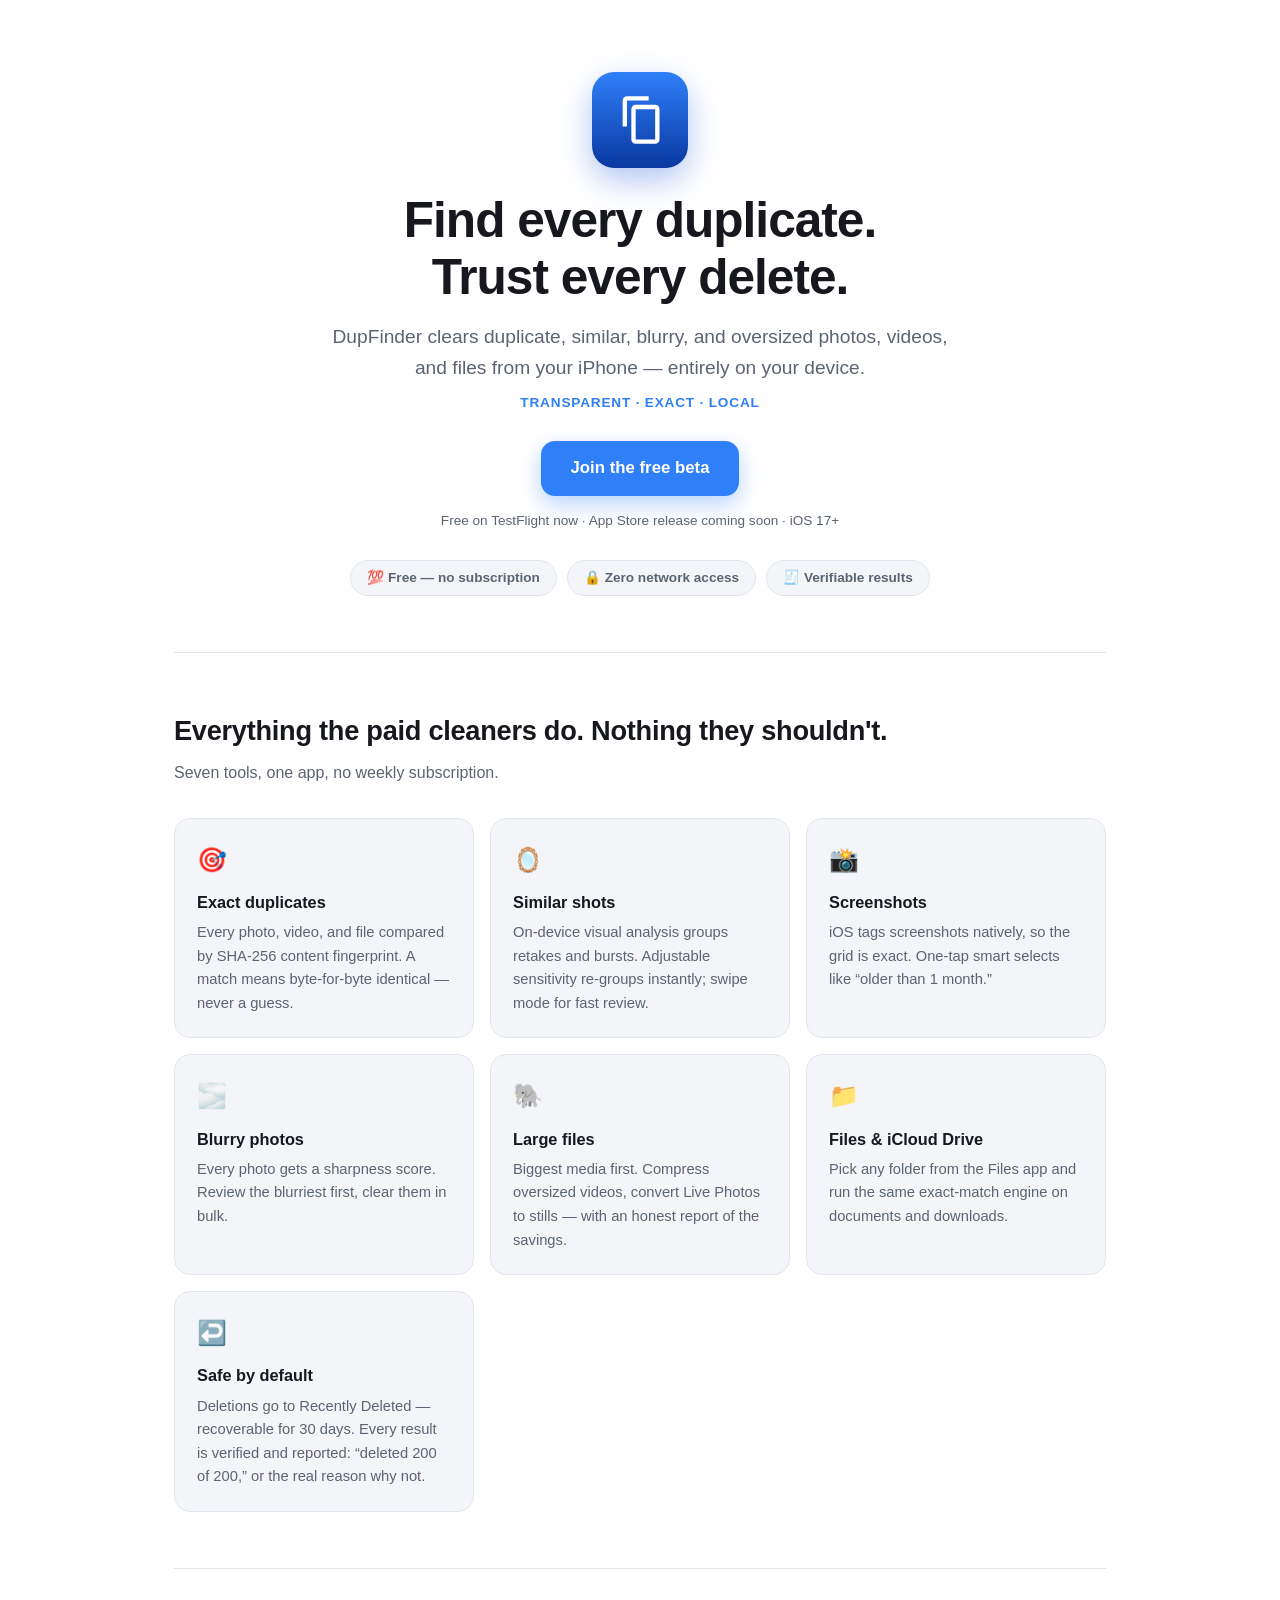
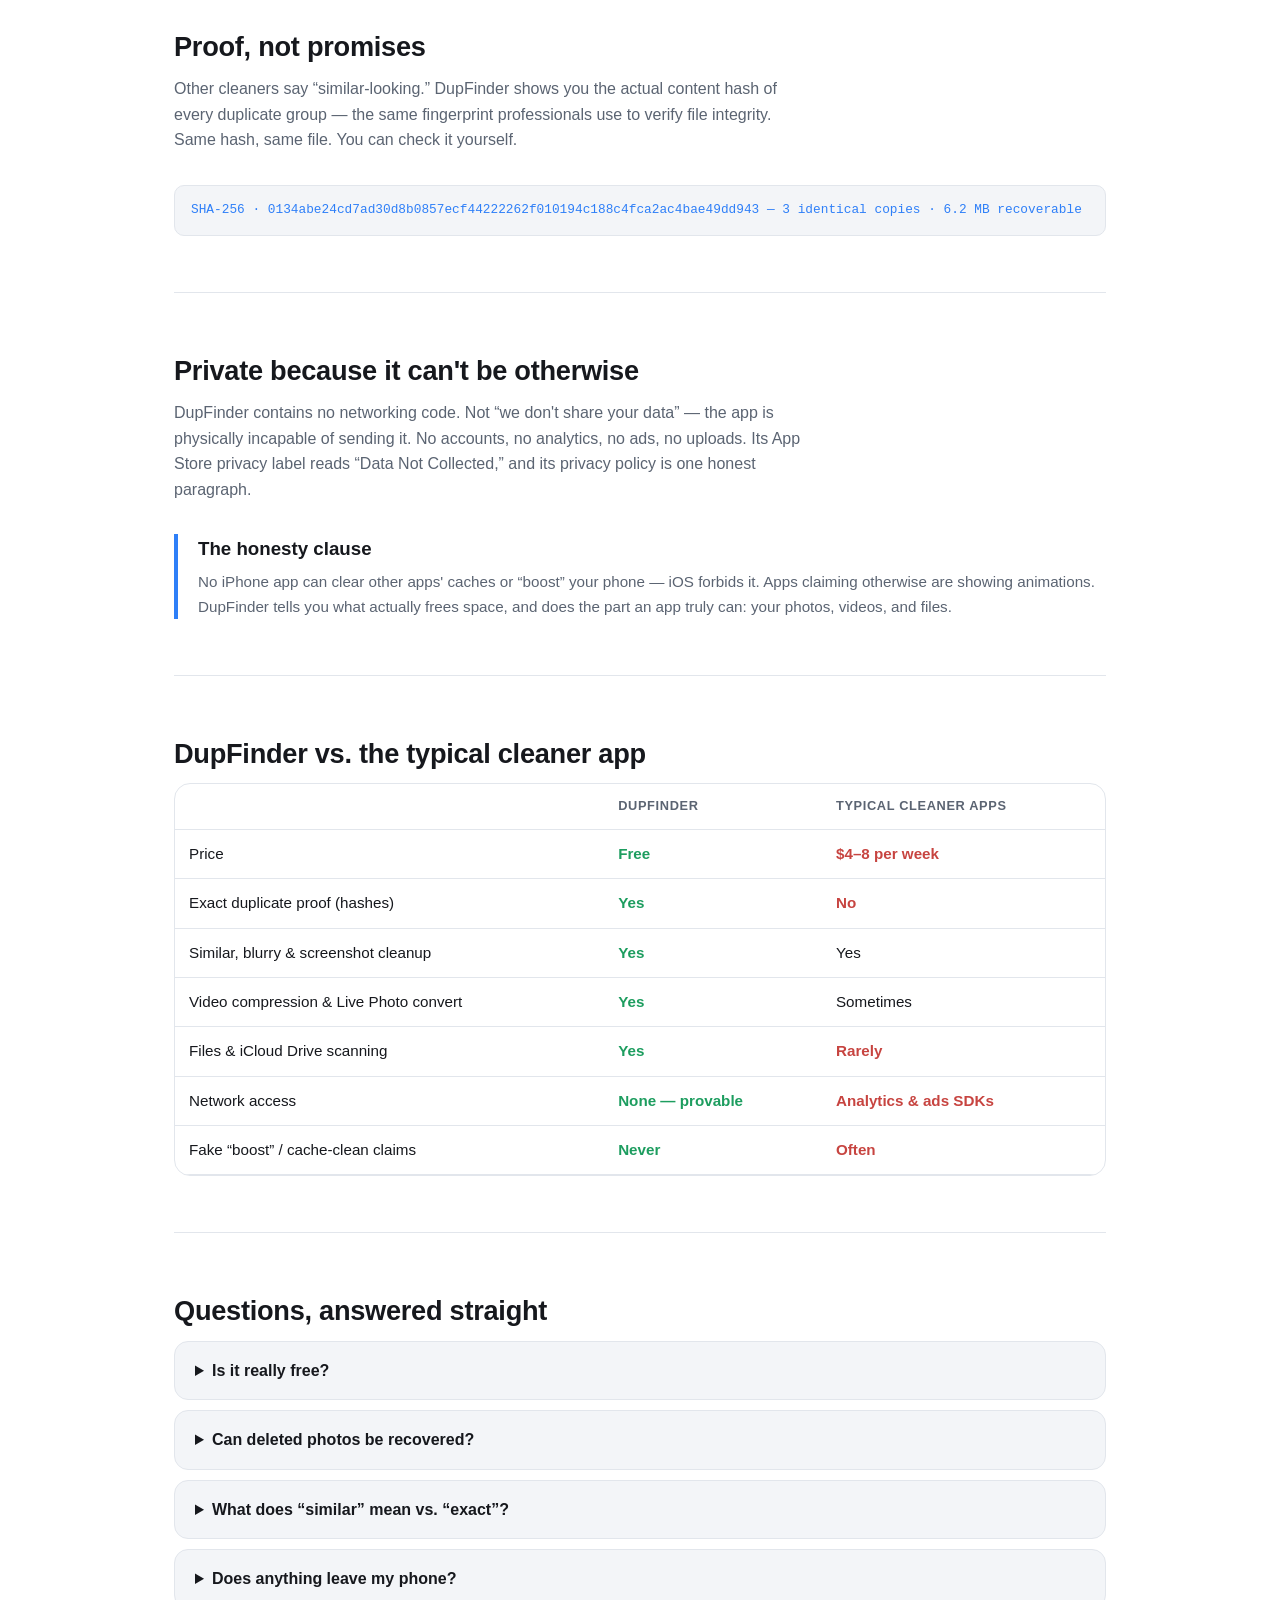
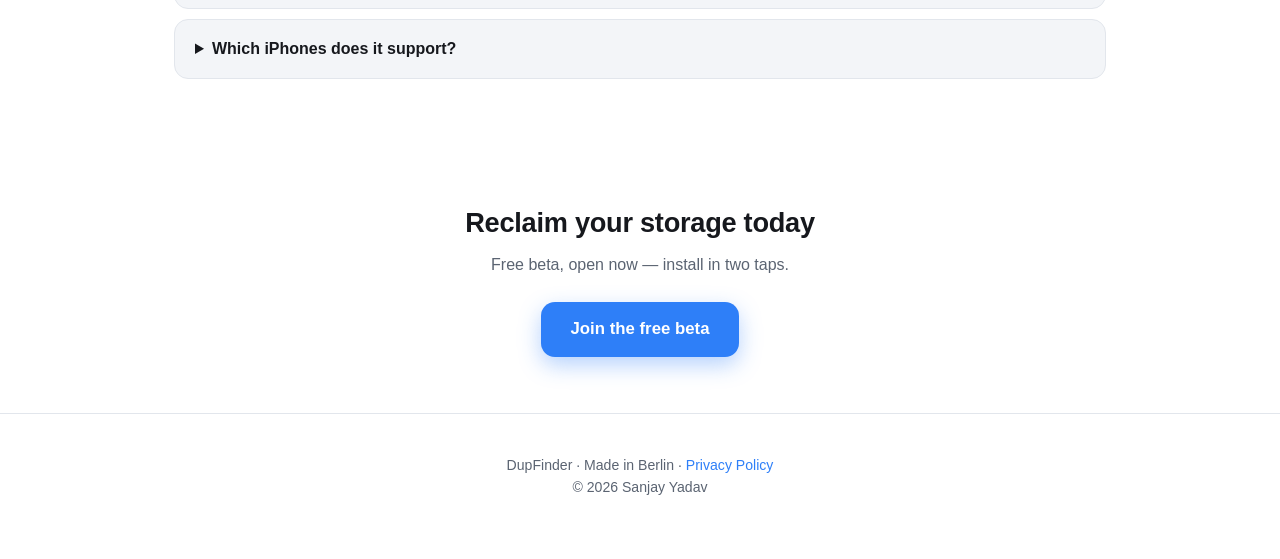
==== index.html @ dfa6875a "Add DupFinder landing page" ====
<!DOCTYPE html>
<html lang="en">
<head>
<meta charset="utf-8">
<meta name="viewport" content="width=device-width, initial-scale=1">
<title>DupFinder — Find every duplicate. Trust every delete.</title>
<meta name="description" content="DupFinder finds duplicate, similar, blurry, and oversized photos, videos, and files on your iPhone — entirely on-device. Free. No subscription. No uploads. Ever.">
<style>
  :root {
    --accent: #2e7ff8;
    --accent-dark: #0a38a0;
    --bg: #ffffff;
    --fg: #16181d;
    --muted: #5b6472;
    --card: #f3f5f8;
    --border: #e2e6ec;
    --good: #1d9d5f;
    --bad: #c74440;
  }
  @media (prefers-color-scheme: dark) {
    :root {
      --bg: #101216;
      --fg: #eef1f5;
      --muted: #9aa4b2;
      --card: #1a1e25;
      --border: #2a303a;
    }
  }
  * { margin: 0; padding: 0; box-sizing: border-box; }
  body {
    font-family: -apple-system, BlinkMacSystemFont, "Segoe UI", Roboto, Helvetica, Arial, sans-serif;
    background: var(--bg); color: var(--fg); line-height: 1.6;
  }
  .wrap { max-width: 980px; margin: 0 auto; padding: 0 24px; }
  header.hero { text-align: center; padding: 72px 0 56px; }
  .app-icon {
    width: 96px; height: 96px; border-radius: 22px; margin: 0 auto 24px;
    background: linear-gradient(180deg, #2e80fa 0%, #0a38a0 100%);
    display: flex; align-items: center; justify-content: center;
    box-shadow: 0 12px 32px rgba(30, 90, 220, .35);
  }
  .app-icon svg { width: 52px; height: 52px; fill: #fff; }
  h1 { font-size: clamp(2rem, 5vw, 3.1rem); line-height: 1.15; letter-spacing: -0.02em; }
  .tagline { font-size: 1.2rem; color: var(--muted); margin: 16px auto 8px; max-width: 620px; }
  .motto { font-weight: 700; color: var(--accent); letter-spacing: .06em; text-transform: uppercase; font-size: .85rem; margin-bottom: 28px; }
  .cta {
    display: inline-block; background: var(--accent); color: #fff; text-decoration: none;
    font-weight: 700; padding: 14px 30px; border-radius: 14px; font-size: 1.05rem;
    box-shadow: 0 8px 22px rgba(46,127,248,.35);
  }
  .cta.secondary { background: transparent; color: var(--accent); box-shadow: none; border: 1.5px solid var(--accent); margin-left: 10px; }
  .cta-note { color: var(--muted); font-size: .85rem; margin-top: 14px; }
  .badges { display: flex; gap: 10px; justify-content: center; flex-wrap: wrap; margin: 28px 0 0; }
  .badge {
    background: var(--card); border: 1px solid var(--border); border-radius: 999px;
    padding: 6px 16px; font-size: .85rem; font-weight: 600; color: var(--muted);
  }
  section { padding: 56px 0; border-top: 1px solid var(--border); }
  h2 { font-size: 1.7rem; letter-spacing: -0.01em; margin-bottom: 8px; }
  .lead { color: var(--muted); max-width: 640px; margin-bottom: 32px; }
  .grid { display: grid; grid-template-columns: repeat(auto-fit, minmax(260px, 1fr)); gap: 16px; }
  .card { background: var(--card); border: 1px solid var(--border); border-radius: 16px; padding: 22px; }
  .card h3 { font-size: 1.02rem; margin-bottom: 6px; }
  .card p { font-size: .92rem; color: var(--muted); }
  .card .emoji { font-size: 1.5rem; display: block; margin-bottom: 10px; }
  table { width: 100%; border-collapse: collapse; font-size: .95rem; }
  th, td { padding: 12px 14px; text-align: left; border-bottom: 1px solid var(--border); }
  th { font-size: .8rem; text-transform: uppercase; letter-spacing: .05em; color: var(--muted); }
  td.yes { color: var(--good); font-weight: 700; }
  td.no { color: var(--bad); font-weight: 700; }
  .table-scroll { overflow-x: auto; border: 1px solid var(--border); border-radius: 16px; }
  .hash {
    font-family: ui-monospace, SFMono-Regular, Menlo, monospace; font-size: .8rem;
    background: var(--card); border: 1px solid var(--border); border-radius: 10px;
    padding: 14px 16px; overflow-x: auto; white-space: nowrap; color: var(--accent); margin-top: 14px;
  }
  details { background: var(--card); border: 1px solid var(--border); border-radius: 14px; padding: 16px 20px; margin-bottom: 10px; }
  summary { font-weight: 700; cursor: pointer; }
  details p { margin-top: 10px; color: var(--muted); font-size: .95rem; }
  footer { padding: 40px 0 60px; border-top: 1px solid var(--border); color: var(--muted); font-size: .88rem; text-align: center; }
  footer a { color: var(--accent); text-decoration: none; }
  .honest { border-left: 4px solid var(--accent); padding-left: 20px; }
</style>
</head>
<body>

<div class="wrap">
  <header class="hero">
    <div class="app-icon" aria-hidden="true">
      <svg viewBox="0 0 24 24"><path d="M16 1H6a2 2 0 0 0-2 2v12h2V3h10V1zm3 4H10a2 2 0 0 0-2 2v14a2 2 0 0 0 2 2h9a2 2 0 0 0 2-2V7a2 2 0 0 0-2-2zm0 16h-9V7h9v14z"/></svg>
    </div>
    <h1>Find every duplicate.<br>Trust every delete.</h1>
    <p class="tagline">DupFinder clears duplicate, similar, blurry, and oversized photos, videos, and files from your iPhone — entirely on your device.</p>
    <p class="motto">Transparent · Exact · Local</p>
    <a class="cta" href="https://testflight.apple.com/join/9675T9D4">Join the free beta</a>
    <p class="cta-note">Free on TestFlight now · App Store release coming soon · iOS 17+</p>
    <div class="badges">
      <span class="badge">💯 Free — no subscription</span>
      <span class="badge">🔒 Zero network access</span>
      <span class="badge">🧾 Verifiable results</span>
    </div>
  </header>

  <section>
    <h2>Everything the paid cleaners do. Nothing they shouldn't.</h2>
    <p class="lead">Seven tools, one app, no weekly subscription.</p>
    <div class="grid">
      <div class="card"><span class="emoji">🎯</span><h3>Exact duplicates</h3><p>Every photo, video, and file compared by SHA-256 content fingerprint. A match means byte-for-byte identical — never a guess.</p></div>
      <div class="card"><span class="emoji">🪞</span><h3>Similar shots</h3><p>On-device visual analysis groups retakes and bursts. Adjustable sensitivity re-groups instantly; swipe mode for fast review.</p></div>
      <div class="card"><span class="emoji">📸</span><h3>Screenshots</h3><p>iOS tags screenshots natively, so the grid is exact. One-tap smart selects like “older than 1 month.”</p></div>
      <div class="card"><span class="emoji">🌫️</span><h3>Blurry photos</h3><p>Every photo gets a sharpness score. Review the blurriest first, clear them in bulk.</p></div>
      <div class="card"><span class="emoji">🐘</span><h3>Large files</h3><p>Biggest media first. Compress oversized videos, convert Live Photos to stills — with an honest report of the savings.</p></div>
      <div class="card"><span class="emoji">📁</span><h3>Files &amp; iCloud Drive</h3><p>Pick any folder from the Files app and run the same exact-match engine on documents and downloads.</p></div>
      <div class="card"><span class="emoji">↩️</span><h3>Safe by default</h3><p>Deletions go to Recently Deleted — recoverable for 30 days. Every result is verified and reported: “deleted 200 of 200,” or the real reason why not.</p></div>
    </div>
  </section>

  <section>
    <h2>Proof, not promises</h2>
    <p class="lead">Other cleaners say “similar-looking.” DupFinder shows you the actual content hash of every duplicate group — the same fingerprint professionals use to verify file integrity. Same hash, same file. You can check it yourself.</p>
    <div class="hash">SHA-256 · 0134abe24cd7ad30d8b0857ecf44222262f010194c188c4fca2ac4bae49dd943 — 3 identical copies · 6.2 MB recoverable</div>
  </section>

  <section>
    <h2>Private because it can't be otherwise</h2>
    <p class="lead">DupFinder contains no networking code. Not “we don't share your data” — the app is physically incapable of sending it. No accounts, no analytics, no ads, no uploads. Its App Store privacy label reads “Data Not Collected,” and its privacy policy is one honest paragraph.</p>
    <div class="honest">
      <h3 style="margin-bottom:6px">The honesty clause</h3>
      <p style="color:var(--muted); font-size:.95rem">No iPhone app can clear other apps' caches or “boost” your phone — iOS forbids it. Apps claiming otherwise are showing animations. DupFinder tells you what actually frees space, and does the part an app truly can: your photos, videos, and files.</p>
    </div>
  </section>

  <section>
    <h2>DupFinder vs. the typical cleaner app</h2>
    <div class="table-scroll">
      <table>
        <tr><th></th><th>DupFinder</th><th>Typical cleaner apps</th></tr>
        <tr><td>Price</td><td class="yes">Free</td><td class="no">$4–8 per week</td></tr>
        <tr><td>Exact duplicate proof (hashes)</td><td class="yes">Yes</td><td class="no">No</td></tr>
        <tr><td>Similar, blurry &amp; screenshot cleanup</td><td class="yes">Yes</td><td>Yes</td></tr>
        <tr><td>Video compression &amp; Live Photo convert</td><td class="yes">Yes</td><td>Sometimes</td></tr>
        <tr><td>Files &amp; iCloud Drive scanning</td><td class="yes">Yes</td><td class="no">Rarely</td></tr>
        <tr><td>Network access</td><td class="yes">None — provable</td><td class="no">Analytics &amp; ads SDKs</td></tr>
        <tr><td>Fake “boost” / cache-clean claims</td><td class="yes">Never</td><td class="no">Often</td></tr>
      </table>
    </div>
  </section>

  <section>
    <h2>Questions, answered straight</h2>
    <details><summary>Is it really free?</summary><p>Yes. No subscription, no locked features, no ads. It began as a personal tool and stays free.</p></details>
    <details><summary>Can deleted photos be recovered?</summary><p>Yes — every deletion goes through iOS's own confirmation and lands in Recently Deleted, where it's recoverable for about 30 days.</p></details>
    <details><summary>What does “similar” mean vs. “exact”?</summary><p>Exact = identical file content, proven by SHA-256 hash. Similar = visually near-identical retakes and bursts found by on-device analysis — clearly separated in the app so you always know which is which.</p></details>
    <details><summary>Does anything leave my phone?</summary><p>No. The app has no networking code, so scanning, analysis, and deletion all happen on your device. There is nothing to opt out of because nothing is collected.</p></details>
    <details><summary>Which iPhones does it support?</summary><p>iPhone running iOS 17 or later.</p></details>
  </section>

  <section style="text-align:center; border-top:none">
    <h2>Reclaim your storage today</h2>
    <p class="lead" style="margin:8px auto 24px">Free beta, open now — install in two taps.</p>
    <a class="cta" href="https://testflight.apple.com/join/9675T9D4">Join the free beta</a>
  </section>
</div>

<footer>
  <div class="wrap">
    DupFinder · Made in Berlin · <a href="https://sanjay04yadav.github.io/dupfinder-privacy/">Privacy Policy</a><br>
    © 2026 Sanjay Yadav
  </div>
</footer>

</body>
</html>
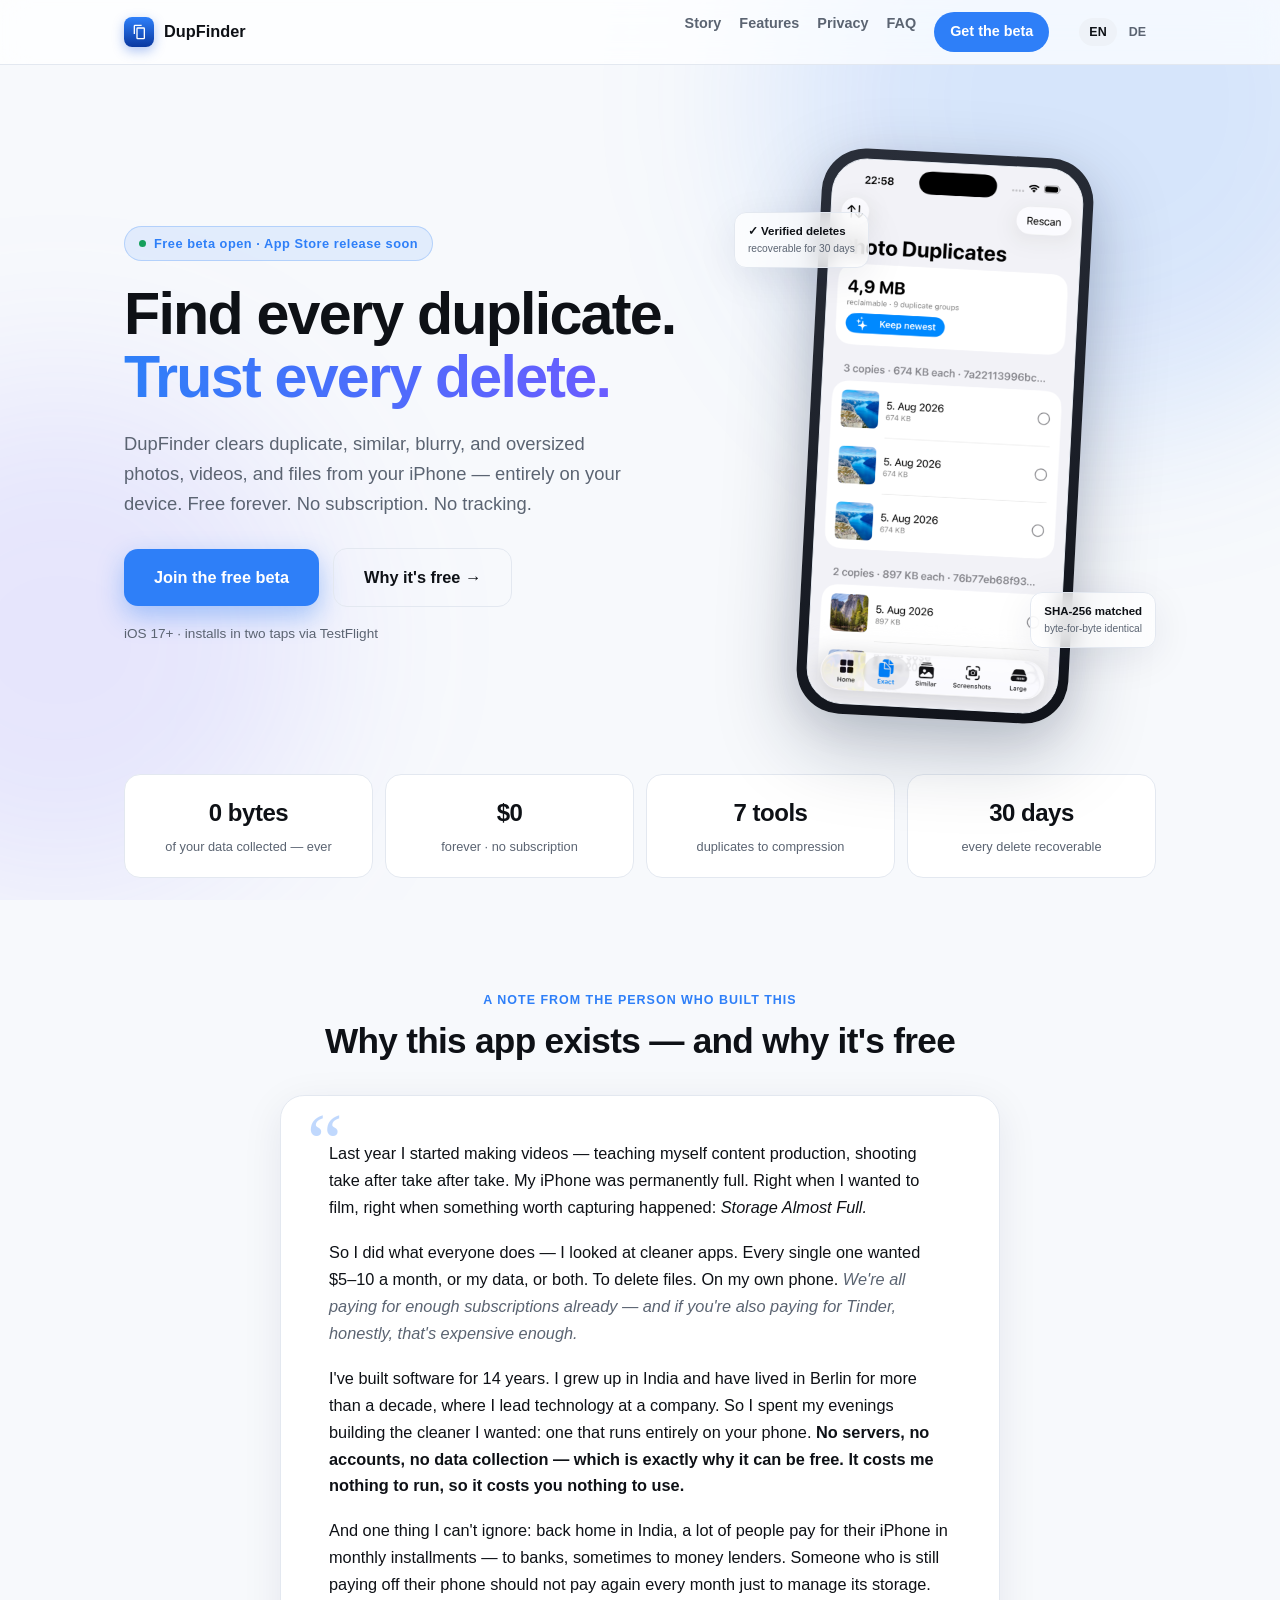
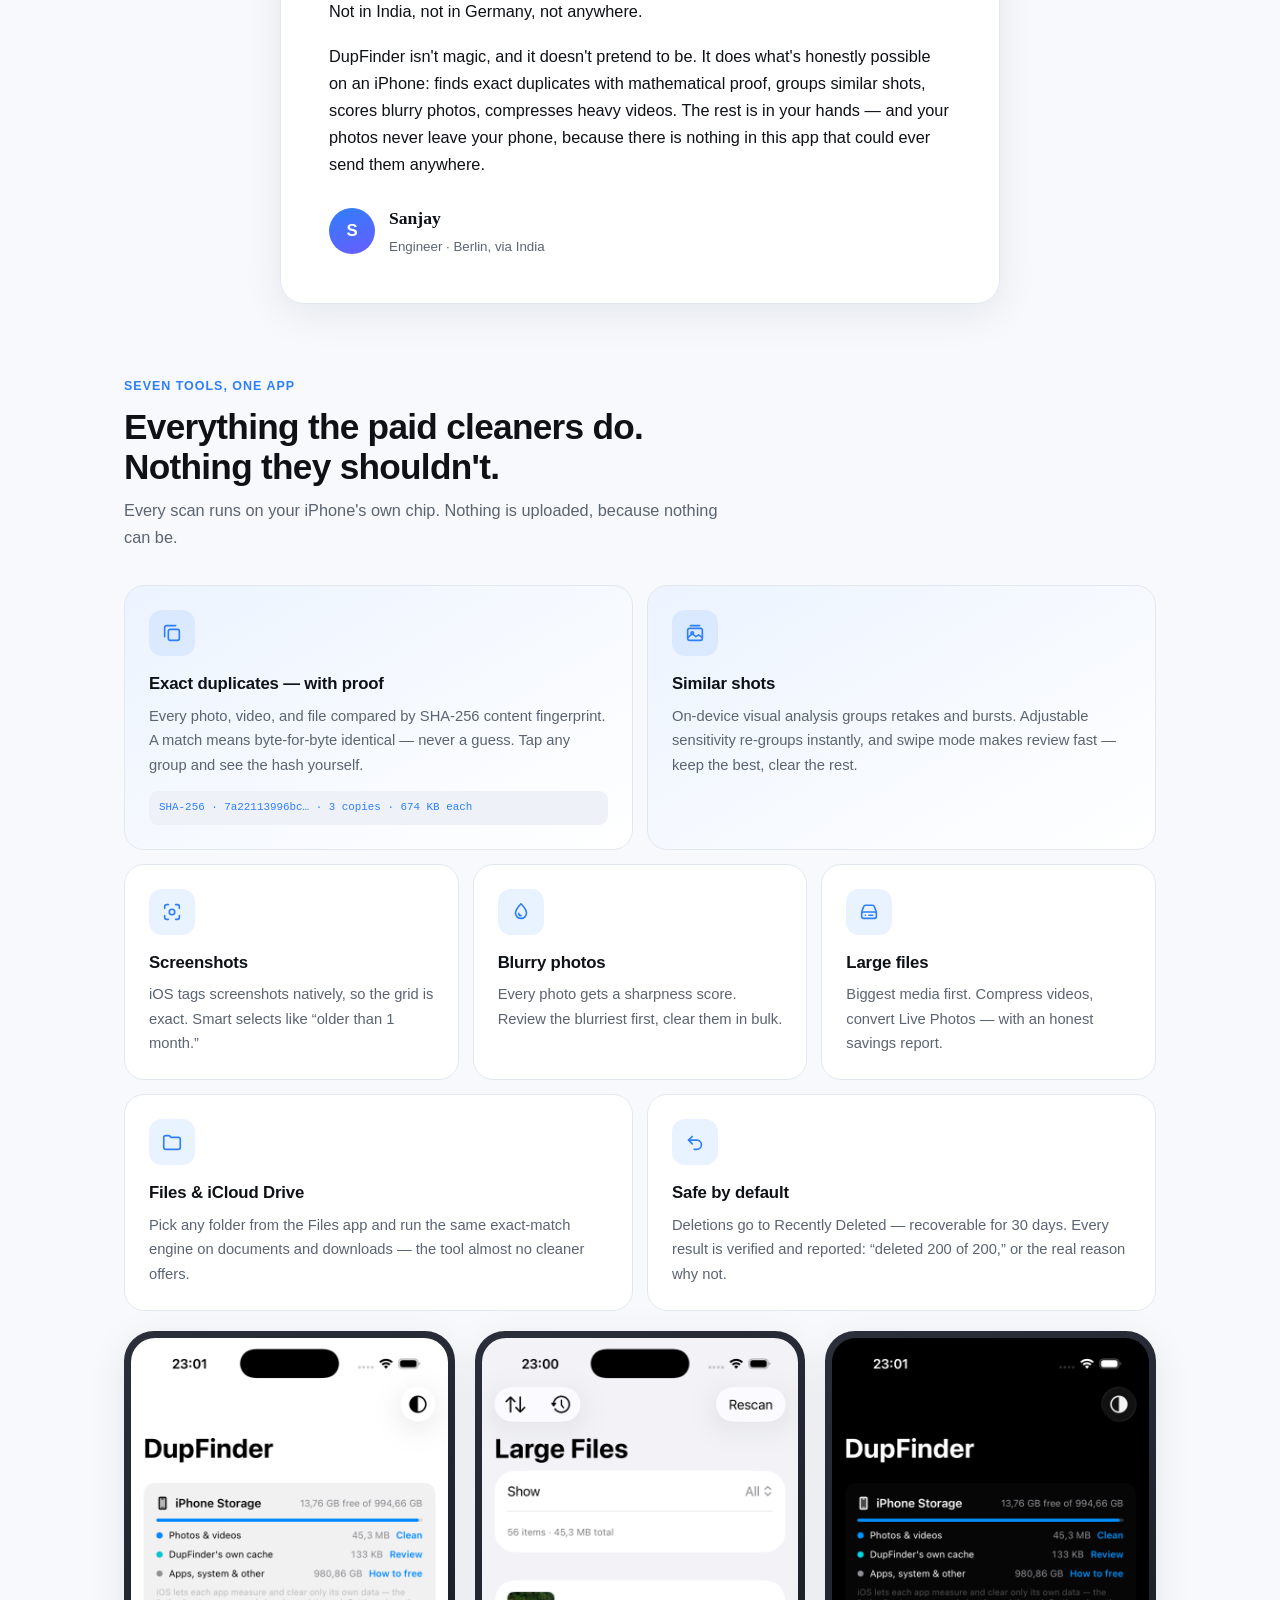
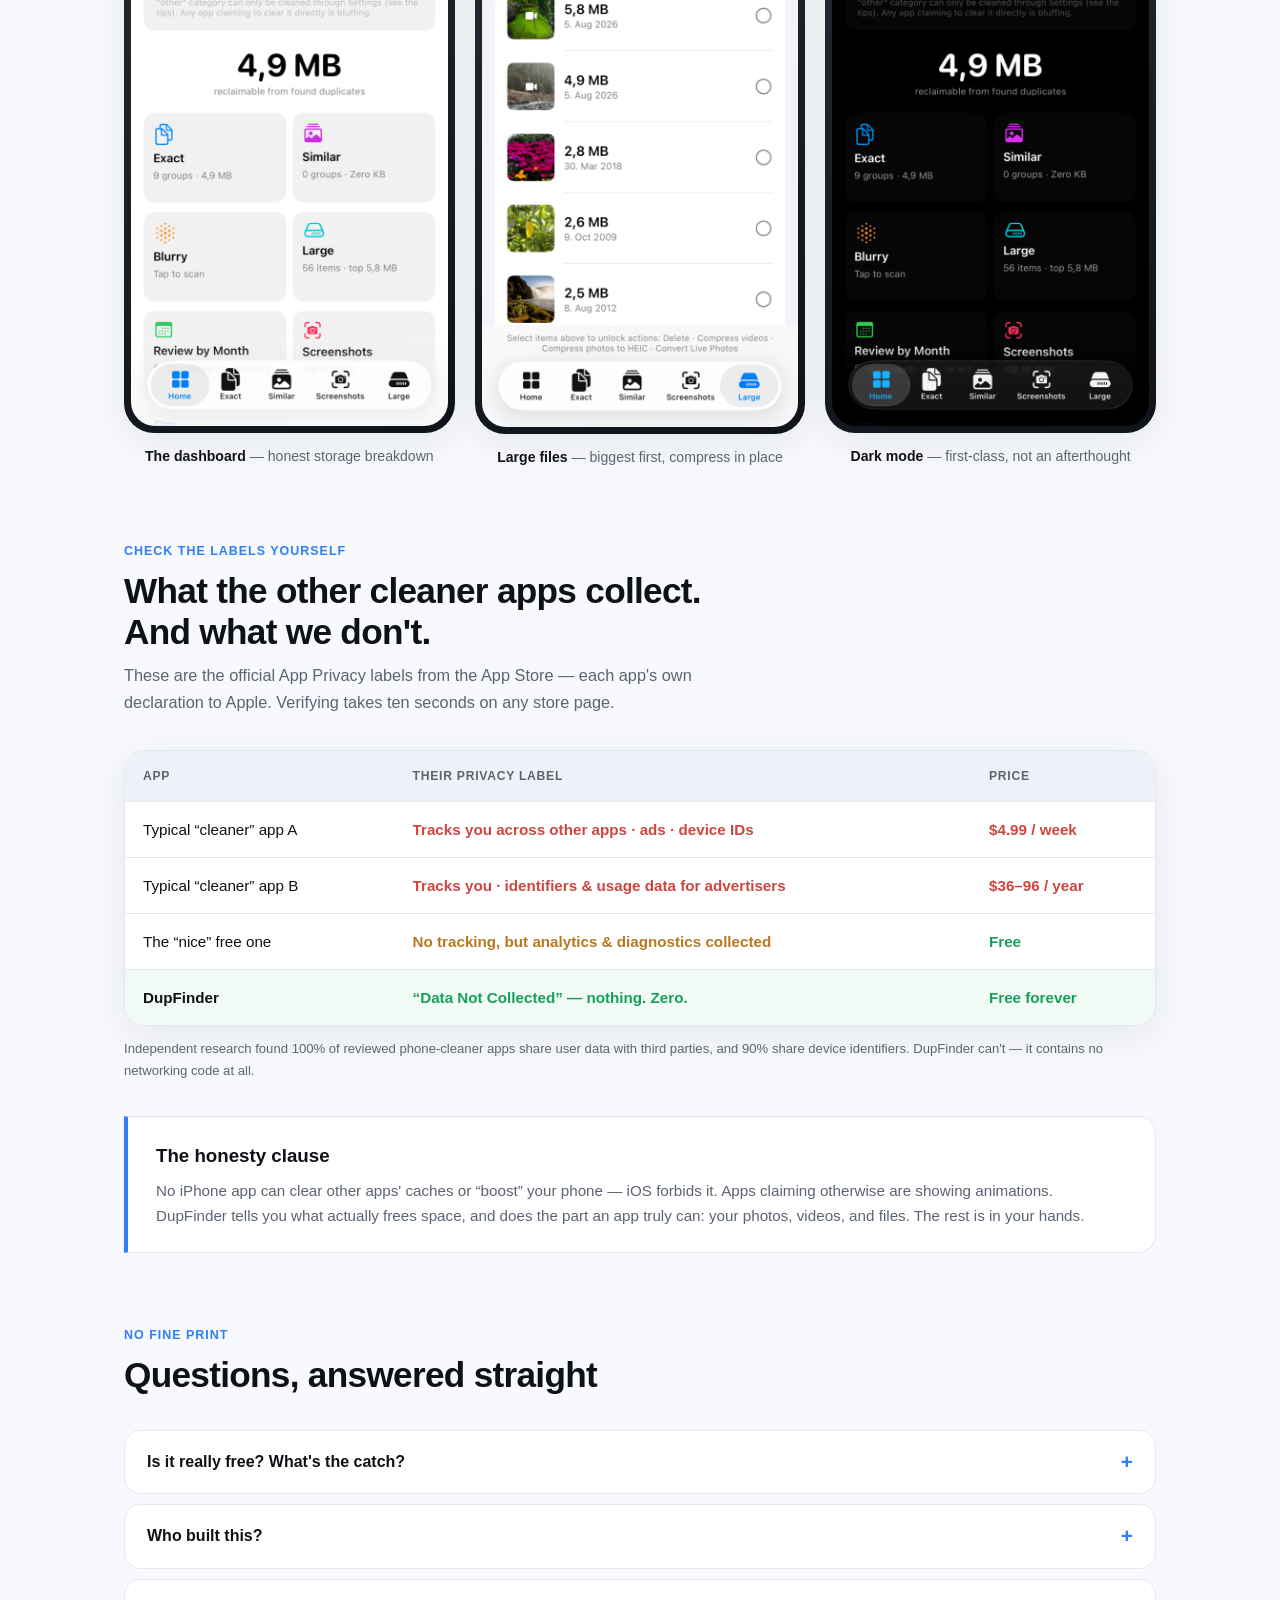
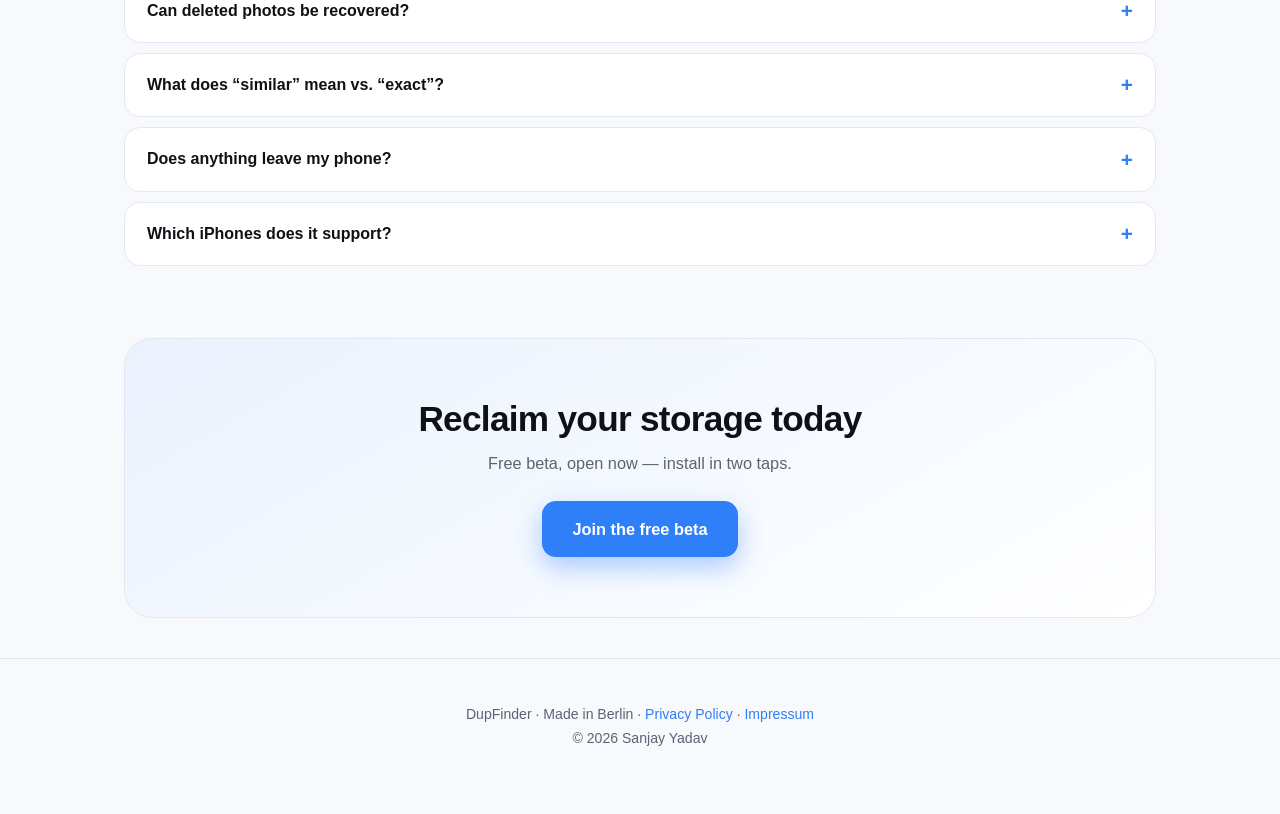
==== commit 65a42e88: "Modern bilingual redesign: real app screenshots, founder story, DE version, Impressum" ====
--- a/index.html
+++ b/index.html
@@ -4,170 +4,234 @@
 <meta charset="utf-8">
 <meta name="viewport" content="width=device-width, initial-scale=1">
 <title>DupFinder — Find every duplicate. Trust every delete.</title>
-<meta name="description" content="DupFinder finds duplicate, similar, blurry, and oversized photos, videos, and files on your iPhone — entirely on-device. Free. No subscription. No uploads. Ever.">
-<style>
-  :root {
-    --accent: #2e7ff8;
-    --accent-dark: #0a38a0;
-    --bg: #ffffff;
-    --fg: #16181d;
-    --muted: #5b6472;
-    --card: #f3f5f8;
-    --border: #e2e6ec;
-    --good: #1d9d5f;
-    --bad: #c74440;
-  }
-  @media (prefers-color-scheme: dark) {
-    :root {
-      --bg: #101216;
-      --fg: #eef1f5;
-      --muted: #9aa4b2;
-      --card: #1a1e25;
-      --border: #2a303a;
-    }
-  }
-  * { margin: 0; padding: 0; box-sizing: border-box; }
-  body {
-    font-family: -apple-system, BlinkMacSystemFont, "Segoe UI", Roboto, Helvetica, Arial, sans-serif;
-    background: var(--bg); color: var(--fg); line-height: 1.6;
-  }
-  .wrap { max-width: 980px; margin: 0 auto; padding: 0 24px; }
-  header.hero { text-align: center; padding: 72px 0 56px; }
-  .app-icon {
-    width: 96px; height: 96px; border-radius: 22px; margin: 0 auto 24px;
-    background: linear-gradient(180deg, #2e80fa 0%, #0a38a0 100%);
-    display: flex; align-items: center; justify-content: center;
-    box-shadow: 0 12px 32px rgba(30, 90, 220, .35);
-  }
-  .app-icon svg { width: 52px; height: 52px; fill: #fff; }
-  h1 { font-size: clamp(2rem, 5vw, 3.1rem); line-height: 1.15; letter-spacing: -0.02em; }
-  .tagline { font-size: 1.2rem; color: var(--muted); margin: 16px auto 8px; max-width: 620px; }
-  .motto { font-weight: 700; color: var(--accent); letter-spacing: .06em; text-transform: uppercase; font-size: .85rem; margin-bottom: 28px; }
-  .cta {
-    display: inline-block; background: var(--accent); color: #fff; text-decoration: none;
-    font-weight: 700; padding: 14px 30px; border-radius: 14px; font-size: 1.05rem;
-    box-shadow: 0 8px 22px rgba(46,127,248,.35);
-  }
-  .cta.secondary { background: transparent; color: var(--accent); box-shadow: none; border: 1.5px solid var(--accent); margin-left: 10px; }
-  .cta-note { color: var(--muted); font-size: .85rem; margin-top: 14px; }
-  .badges { display: flex; gap: 10px; justify-content: center; flex-wrap: wrap; margin: 28px 0 0; }
-  .badge {
-    background: var(--card); border: 1px solid var(--border); border-radius: 999px;
-    padding: 6px 16px; font-size: .85rem; font-weight: 600; color: var(--muted);
-  }
-  section { padding: 56px 0; border-top: 1px solid var(--border); }
-  h2 { font-size: 1.7rem; letter-spacing: -0.01em; margin-bottom: 8px; }
-  .lead { color: var(--muted); max-width: 640px; margin-bottom: 32px; }
-  .grid { display: grid; grid-template-columns: repeat(auto-fit, minmax(260px, 1fr)); gap: 16px; }
-  .card { background: var(--card); border: 1px solid var(--border); border-radius: 16px; padding: 22px; }
-  .card h3 { font-size: 1.02rem; margin-bottom: 6px; }
-  .card p { font-size: .92rem; color: var(--muted); }
-  .card .emoji { font-size: 1.5rem; display: block; margin-bottom: 10px; }
-  table { width: 100%; border-collapse: collapse; font-size: .95rem; }
-  th, td { padding: 12px 14px; text-align: left; border-bottom: 1px solid var(--border); }
-  th { font-size: .8rem; text-transform: uppercase; letter-spacing: .05em; color: var(--muted); }
-  td.yes { color: var(--good); font-weight: 700; }
-  td.no { color: var(--bad); font-weight: 700; }
-  .table-scroll { overflow-x: auto; border: 1px solid var(--border); border-radius: 16px; }
-  .hash {
-    font-family: ui-monospace, SFMono-Regular, Menlo, monospace; font-size: .8rem;
-    background: var(--card); border: 1px solid var(--border); border-radius: 10px;
-    padding: 14px 16px; overflow-x: auto; white-space: nowrap; color: var(--accent); margin-top: 14px;
-  }
-  details { background: var(--card); border: 1px solid var(--border); border-radius: 14px; padding: 16px 20px; margin-bottom: 10px; }
-  summary { font-weight: 700; cursor: pointer; }
-  details p { margin-top: 10px; color: var(--muted); font-size: .95rem; }
-  footer { padding: 40px 0 60px; border-top: 1px solid var(--border); color: var(--muted); font-size: .88rem; text-align: center; }
-  footer a { color: var(--accent); text-decoration: none; }
-  .honest { border-left: 4px solid var(--accent); padding-left: 20px; }
-</style>
+<meta name="description" content="DupFinder finds duplicate, similar, blurry, and oversized photos, videos, and files on your iPhone — entirely on-device. Free forever. No subscription. No tracking. No uploads. Ever.">
+<link rel="alternate" hreflang="de" href="https://sanjay04yadav.github.io/dupfinder/de/">
+<link rel="alternate" hreflang="en" href="https://sanjay04yadav.github.io/dupfinder/">
+<link rel="stylesheet" href="style.css">
+<script>
+  (function () {
+    try {
+      var pref = localStorage.getItem("df-lang");
+      if (pref === "en") return;
+      if (pref === "de" || (navigator.language || "").toLowerCase().indexOf("de") === 0) {
+        if (location.pathname.indexOf("/de/") === -1) location.replace("de/");
+      }
+    } catch (e) {}
+  })();
+</script>
 </head>
 <body>
-
-<div class="wrap">
-  <header class="hero">
-    <div class="app-icon" aria-hidden="true">
-      <svg viewBox="0 0 24 24"><path d="M16 1H6a2 2 0 0 0-2 2v12h2V3h10V1zm3 4H10a2 2 0 0 0-2 2v14a2 2 0 0 0 2 2h9a2 2 0 0 0 2-2V7a2 2 0 0 0-2-2zm0 16h-9V7h9v14z"/></svg>
-    </div>
-    <h1>Find every duplicate.<br>Trust every delete.</h1>
-    <p class="tagline">DupFinder clears duplicate, similar, blurry, and oversized photos, videos, and files from your iPhone — entirely on your device.</p>
-    <p class="motto">Transparent · Exact · Local</p>
-    <a class="cta" href="https://testflight.apple.com/join/9675T9D4">Join the free beta</a>
-    <p class="cta-note">Free on TestFlight now · App Store release coming soon · iOS 17+</p>
-    <div class="badges">
-      <span class="badge">💯 Free — no subscription</span>
-      <span class="badge">🔒 Zero network access</span>
-      <span class="badge">🧾 Verifiable results</span>
-    </div>
-  </header>
-
-  <section>
-    <h2>Everything the paid cleaners do. Nothing they shouldn't.</h2>
-    <p class="lead">Seven tools, one app, no weekly subscription.</p>
-    <div class="grid">
-      <div class="card"><span class="emoji">🎯</span><h3>Exact duplicates</h3><p>Every photo, video, and file compared by SHA-256 content fingerprint. A match means byte-for-byte identical — never a guess.</p></div>
-      <div class="card"><span class="emoji">🪞</span><h3>Similar shots</h3><p>On-device visual analysis groups retakes and bursts. Adjustable sensitivity re-groups instantly; swipe mode for fast review.</p></div>
-      <div class="card"><span class="emoji">📸</span><h3>Screenshots</h3><p>iOS tags screenshots natively, so the grid is exact. One-tap smart selects like “older than 1 month.”</p></div>
-      <div class="card"><span class="emoji">🌫️</span><h3>Blurry photos</h3><p>Every photo gets a sharpness score. Review the blurriest first, clear them in bulk.</p></div>
-      <div class="card"><span class="emoji">🐘</span><h3>Large files</h3><p>Biggest media first. Compress oversized videos, convert Live Photos to stills — with an honest report of the savings.</p></div>
-      <div class="card"><span class="emoji">📁</span><h3>Files &amp; iCloud Drive</h3><p>Pick any folder from the Files app and run the same exact-match engine on documents and downloads.</p></div>
-      <div class="card"><span class="emoji">↩️</span><h3>Safe by default</h3><p>Deletions go to Recently Deleted — recoverable for 30 days. Every result is verified and reported: “deleted 200 of 200,” or the real reason why not.</p></div>
-    </div>
-  </section>
-
-  <section>
-    <h2>Proof, not promises</h2>
-    <p class="lead">Other cleaners say “similar-looking.” DupFinder shows you the actual content hash of every duplicate group — the same fingerprint professionals use to verify file integrity. Same hash, same file. You can check it yourself.</p>
-    <div class="hash">SHA-256 · 0134abe24cd7ad30d8b0857ecf44222262f010194c188c4fca2ac4bae49dd943 — 3 identical copies · 6.2 MB recoverable</div>
-  </section>
-
-  <section>
-    <h2>Private because it can't be otherwise</h2>
-    <p class="lead">DupFinder contains no networking code. Not “we don't share your data” — the app is physically incapable of sending it. No accounts, no analytics, no ads, no uploads. Its App Store privacy label reads “Data Not Collected,” and its privacy policy is one honest paragraph.</p>
-    <div class="honest">
+<div class="aurora" aria-hidden="true"></div>
+
+<nav>
+  <div class="nav-inner">
+    <a class="brand" href="#">
+      <span class="mark"><svg viewBox="0 0 24 24"><path d="M16 1H6a2 2 0 0 0-2 2v12h2V3h10V1zm3 4H10a2 2 0 0 0-2 2v14a2 2 0 0 0 2 2h9a2 2 0 0 0 2-2V7a2 2 0 0 0-2-2zm0 16h-9V7h9v14z"/></svg></span>
+      DupFinder
+    </a>
+    <div class="nav-links">
+      <a href="#story">Story</a>
+      <a href="#features">Features</a>
+      <a href="#privacy">Privacy</a>
+      <a href="#faq">FAQ</a>
+      <a class="nav-cta" href="https://testflight.apple.com/join/9675T9D4">Get the beta</a>
+    </div>
+    <div class="nav-lang">
+      <span>EN</span>
+      <a href="de/" onclick="try{localStorage.setItem('df-lang','de')}catch(e){}">DE</a>
+    </div>
+  </div>
+</nav>
+
+<header class="hero">
+  <div class="wrap hero-grid">
+    <div>
+      <span class="eyebrow"><span class="dot"></span>Free beta open · App Store release soon</span>
+      <h1>Find every duplicate.<br><span class="grad">Trust every delete.</span></h1>
+      <p class="tagline">DupFinder clears duplicate, similar, blurry, and oversized photos, videos, and files from your iPhone — entirely on your device. Free forever. No subscription. No tracking.</p>
+      <div class="cta-row">
+        <a class="cta" href="https://testflight.apple.com/join/9675T9D4">Join the free beta</a>
+        <a class="cta ghost" href="#story">Why it's free →</a>
+      </div>
+      <p class="cta-note">iOS 17+ · installs in two taps via TestFlight</p>
+    </div>
+
+    <div class="phone-stage reveal">
+      <div class="phone">
+        <div class="screen">
+          <picture>
+            <source srcset="assets/exact_dark.png" media="(prefers-color-scheme: dark)">
+            <img src="assets/exact_light.png" width="1206" height="2622"
+                 alt="DupFinder's Photo Duplicates screen: 4.9 MB reclaimable in 9 duplicate groups, each group labeled with its SHA-256 content hash">
+          </picture>
+        </div>
+      </div>
+      <div class="chip-float chip-a">✓ Verified deletes<small>recoverable for 30 days</small></div>
+      <div class="chip-float chip-b">SHA-256 matched<small>byte-for-byte identical</small></div>
+    </div>
+  </div>
+
+  <div class="wrap">
+    <div class="stats reveal">
+      <div class="stat"><b>0 bytes</b><small>of your data collected — ever</small></div>
+      <div class="stat"><b>$0</b><small>forever · no subscription</small></div>
+      <div class="stat"><b>7 tools</b><small>duplicates to compression</small></div>
+      <div class="stat"><b>30 days</b><small>every delete recoverable</small></div>
+    </div>
+  </div>
+</header>
+
+<section id="story">
+  <div class="wrap">
+    <p class="sec-kicker" style="text-align:center">A note from the person who built this</p>
+    <h2 style="text-align:center; margin-bottom:34px">Why this app exists — and why it's free</h2>
+    <div class="letter reveal">
+      <p>Last year I started making videos — teaching myself content production, shooting take after take after take. My iPhone was permanently full. Right when I wanted to film, right when something worth capturing happened: <em>Storage Almost Full.</em></p>
+      <p>So I did what everyone does — I looked at cleaner apps. Every single one wanted $5–10 a month, or my data, or both. To delete files. On my own phone. <span class="aside">We're all paying for enough subscriptions already — and if you're also paying for Tinder, honestly, that's expensive enough.</span></p>
+      <p>I've built software for 14 years. I grew up in India and have lived in Berlin for more than a decade, where I lead technology at a company. So I spent my evenings building the cleaner I wanted: one that runs entirely on your phone. <strong>No servers, no accounts, no data collection — which is exactly why it can be free. It costs me nothing to run, so it costs you nothing to use.</strong></p>
+      <p>And one thing I can't ignore: back home in India, a lot of people pay for their iPhone in monthly installments — to banks, sometimes to money lenders. Someone who is still paying off their phone should not pay again every month just to manage its storage. Not in India, not in Germany, not anywhere.</p>
+      <p>DupFinder isn't magic, and it doesn't pretend to be. It does what's honestly possible on an iPhone: finds exact duplicates with mathematical proof, groups similar shots, scores blurry photos, compresses heavy videos. The rest is in your hands — and your photos never leave your phone, because there is nothing in this app that could ever send them anywhere.</p>
+      <div class="sig">
+        <span class="ava">S</span>
+        <span><b>Sanjay</b><small>Engineer · Berlin, via India</small></span>
+      </div>
+    </div>
+  </div>
+</section>
+
+<section id="features">
+  <div class="wrap">
+    <p class="sec-kicker">Seven tools, one app</p>
+    <h2>Everything the paid cleaners do.<br>Nothing they shouldn't.</h2>
+    <p class="lead">Every scan runs on your iPhone's own chip. Nothing is uploaded, because nothing can be.</p>
+    <div class="bento reveal">
+      <div class="b-card hero-card">
+        <span class="icon"><svg viewBox="0 0 24 24"><rect x="8" y="8" width="12" height="12" rx="2"/><path d="M16 4H6a2 2 0 0 0-2 2v10"/></svg></span>
+        <h3>Exact duplicates — with proof</h3>
+        <p>Every photo, video, and file compared by SHA-256 content fingerprint. A match means byte-for-byte identical — never a guess. Tap any group and see the hash yourself.</p>
+        <div class="proof">SHA-256 · 7a22113996bc… · 3 copies · 674 KB each</div>
+      </div>
+      <div class="b-card hero-card">
+        <span class="icon"><svg viewBox="0 0 24 24"><rect x="4" y="7" width="16" height="13" rx="2"/><path d="M7 4h10"/><circle cx="9" cy="12" r="1.4"/><path d="M4 17l5-4 4 3 3-2 4 3"/></svg></span>
+        <h3>Similar shots</h3>
+        <p>On-device visual analysis groups retakes and bursts. Adjustable sensitivity re-groups instantly, and swipe mode makes review fast — keep the best, clear the rest.</p>
+      </div>
+      <div class="b-card">
+        <span class="icon"><svg viewBox="0 0 24 24"><path d="M4 8V6a2 2 0 0 1 2-2h2"/><path d="M16 4h2a2 2 0 0 1 2 2v2"/><path d="M20 16v2a2 2 0 0 1-2 2h-2"/><path d="M8 20H6a2 2 0 0 1-2-2v-2"/><circle cx="12" cy="12" r="3"/></svg></span>
+        <h3>Screenshots</h3>
+        <p>iOS tags screenshots natively, so the grid is exact. Smart selects like “older than 1 month.”</p>
+      </div>
+      <div class="b-card">
+        <span class="icon"><svg viewBox="0 0 24 24"><path d="M12 3s6 6.3 6 10a6 6 0 0 1-12 0c0-3.7 6-10 6-10z"/><path d="M9.5 13.5a2.5 2.5 0 0 0 2.5 2.5"/></svg></span>
+        <h3>Blurry photos</h3>
+        <p>Every photo gets a sharpness score. Review the blurriest first, clear them in bulk.</p>
+      </div>
+      <div class="b-card">
+        <span class="icon"><svg viewBox="0 0 24 24"><path d="M4 12l2.2-6a2 2 0 0 1 1.9-1.4h7.8a2 2 0 0 1 1.9 1.4L20 12"/><rect x="4" y="12" width="16" height="7" rx="2"/><path d="M8 15.5h.01"/><path d="M12 15.5h4"/></svg></span>
+        <h3>Large files</h3>
+        <p>Biggest media first. Compress videos, convert Live Photos — with an honest savings report.</p>
+      </div>
+      <div class="b-card wide">
+        <span class="icon"><svg viewBox="0 0 24 24"><path d="M3 7a2 2 0 0 1 2-2h4l2 2h8a2 2 0 0 1 2 2v9a2 2 0 0 1-2 2H5a2 2 0 0 1-2-2z"/></svg></span>
+        <h3>Files &amp; iCloud Drive</h3>
+        <p>Pick any folder from the Files app and run the same exact-match engine on documents and downloads — the tool almost no cleaner offers.</p>
+      </div>
+      <div class="b-card wide">
+        <span class="icon"><svg viewBox="0 0 24 24"><path d="M9 14l-4-4 4-4"/><path d="M5 10h9a5 5 0 0 1 0 10h-3"/></svg></span>
+        <h3>Safe by default</h3>
+        <p>Deletions go to Recently Deleted — recoverable for 30 days. Every result is verified and reported: “deleted 200 of 200,” or the real reason why not.</p>
+      </div>
+    </div>
+
+    <div class="shots reveal" style="margin-top:20px">
+      <div class="shot"><figure>
+        <div class="frame"><img src="assets/home_light.png" loading="lazy" alt="DupFinder home dashboard showing the iPhone storage breakdown and scan results"></div>
+        <figcaption><b>The dashboard</b> — honest storage breakdown</figcaption>
+      </figure></div>
+      <div class="shot"><figure>
+        <div class="frame"><img src="assets/large_light.png" loading="lazy" alt="Large Files screen listing the biggest videos and photos first"></div>
+        <figcaption><b>Large files</b> — biggest first, compress in place</figcaption>
+      </figure></div>
+      <div class="shot"><figure>
+        <div class="frame"><img src="assets/home_dark.png" loading="lazy" alt="DupFinder home dashboard in dark mode"></div>
+        <figcaption><b>Dark mode</b> — first-class, not an afterthought</figcaption>
+      </figure></div>
+    </div>
+  </div>
+</section>
+
+<section id="privacy">
+  <div class="wrap">
+    <p class="sec-kicker">Check the labels yourself</p>
+    <h2>What the other cleaner apps collect.<br>And what we don't.</h2>
+    <p class="lead">These are the official App Privacy labels from the App Store — each app's own declaration to Apple. Verifying takes ten seconds on any store page.</p>
+    <div class="table-card reveal">
+      <div class="table-scroll">
+        <table>
+          <tr><th>App</th><th>Their privacy label</th><th>Price</th></tr>
+          <tr><td>Typical “cleaner” app A</td><td class="no">Tracks you across other apps · ads · device IDs</td><td class="no">$4.99 / week</td></tr>
+          <tr><td>Typical “cleaner” app B</td><td class="no">Tracks you · identifiers &amp; usage data for advertisers</td><td class="no">$36–96 / year</td></tr>
+          <tr><td>The “nice” free one</td><td class="warn">No tracking, but analytics &amp; diagnostics collected</td><td class="yes">Free</td></tr>
+          <tr class="self"><td><strong>DupFinder</strong></td><td class="yes">“Data Not Collected” — nothing. Zero.</td><td class="yes">Free forever</td></tr>
+        </table>
+      </div>
+    </div>
+    <p class="table-note">Independent research found 100% of reviewed phone-cleaner apps share user data with third parties, and 90% share device identifiers. DupFinder can't — it contains no networking code at all.</p>
+
+    <div class="honest reveal" style="margin-top:34px">
       <h3 style="margin-bottom:6px">The honesty clause</h3>
-      <p style="color:var(--muted); font-size:.95rem">No iPhone app can clear other apps' caches or “boost” your phone — iOS forbids it. Apps claiming otherwise are showing animations. DupFinder tells you what actually frees space, and does the part an app truly can: your photos, videos, and files.</p>
-    </div>
-  </section>
-
-  <section>
-    <h2>DupFinder vs. the typical cleaner app</h2>
-    <div class="table-scroll">
-      <table>
-        <tr><th></th><th>DupFinder</th><th>Typical cleaner apps</th></tr>
-        <tr><td>Price</td><td class="yes">Free</td><td class="no">$4–8 per week</td></tr>
-        <tr><td>Exact duplicate proof (hashes)</td><td class="yes">Yes</td><td class="no">No</td></tr>
-        <tr><td>Similar, blurry &amp; screenshot cleanup</td><td class="yes">Yes</td><td>Yes</td></tr>
-        <tr><td>Video compression &amp; Live Photo convert</td><td class="yes">Yes</td><td>Sometimes</td></tr>
-        <tr><td>Files &amp; iCloud Drive scanning</td><td class="yes">Yes</td><td class="no">Rarely</td></tr>
-        <tr><td>Network access</td><td class="yes">None — provable</td><td class="no">Analytics &amp; ads SDKs</td></tr>
-        <tr><td>Fake “boost” / cache-clean claims</td><td class="yes">Never</td><td class="no">Often</td></tr>
-      </table>
-    </div>
-  </section>
-
-  <section>
+      <p style="color:var(--muted); font-size:.95rem">No iPhone app can clear other apps' caches or “boost” your phone — iOS forbids it. Apps claiming otherwise are showing animations. DupFinder tells you what actually frees space, and does the part an app truly can: your photos, videos, and files. The rest is in your hands.</p>
+    </div>
+  </div>
+</section>
+
+<section id="faq">
+  <div class="wrap">
+    <p class="sec-kicker">No fine print</p>
     <h2>Questions, answered straight</h2>
-    <details><summary>Is it really free?</summary><p>Yes. No subscription, no locked features, no ads. It began as a personal tool and stays free.</p></details>
-    <details><summary>Can deleted photos be recovered?</summary><p>Yes — every deletion goes through iOS's own confirmation and lands in Recently Deleted, where it's recoverable for about 30 days.</p></details>
-    <details><summary>What does “similar” mean vs. “exact”?</summary><p>Exact = identical file content, proven by SHA-256 hash. Similar = visually near-identical retakes and bursts found by on-device analysis — clearly separated in the app so you always know which is which.</p></details>
-    <details><summary>Does anything leave my phone?</summary><p>No. The app has no networking code, so scanning, analysis, and deletion all happen on your device. There is nothing to opt out of because nothing is collected.</p></details>
-    <details><summary>Which iPhones does it support?</summary><p>iPhone running iOS 17 or later.</p></details>
-  </section>
-
-  <section style="text-align:center; border-top:none">
-    <h2>Reclaim your storage today</h2>
-    <p class="lead" style="margin:8px auto 24px">Free beta, open now — install in two taps.</p>
-    <a class="cta" href="https://testflight.apple.com/join/9675T9D4">Join the free beta</a>
-  </section>
-</div>
+    <p class="lead"></p>
+    <div class="reveal">
+      <details><summary>Is it really free? What's the catch?</summary><p>Free forever, no catch — and here's why that's believable: the app has no servers, no cloud, no compute costs. Everything runs on your phone, so there is nothing for anyone to pay for. It cost a few weeks of one engineer's work, and that's already paid.</p></details>
+      <details><summary>Who built this?</summary><p>One engineer — Sanjay, 14 years in tech, grew up in India, based in Berlin for over a decade. Not an anonymous app studio: a person with a name, who uses the app on his own phone every week.</p></details>
+      <details><summary>Can deleted photos be recovered?</summary><p>Yes — every deletion goes through iOS's own confirmation and lands in Recently Deleted, where it's recoverable for about 30 days.</p></details>
+      <details><summary>What does “similar” mean vs. “exact”?</summary><p>Exact = identical file content, proven by SHA-256 hash. Similar = visually near-identical retakes and bursts found by on-device analysis — clearly separated in the app so you always know which is which.</p></details>
+      <details><summary>Does anything leave my phone?</summary><p>No. The app has no networking code, so scanning, analysis, and deletion all happen on your device. There is nothing to opt out of because nothing is collected.</p></details>
+      <details><summary>Which iPhones does it support?</summary><p>iPhone running iOS 17 or later.</p></details>
+    </div>
+
+    <div class="final reveal">
+      <h2>Reclaim your storage today</h2>
+      <p class="lead" style="margin:8px auto 24px; max-width:none">Free beta, open now — install in two taps.</p>
+      <a class="cta" href="https://testflight.apple.com/join/9675T9D4">Join the free beta</a>
+    </div>
+  </div>
+</section>
 
 <footer>
   <div class="wrap">
-    DupFinder · Made in Berlin · <a href="https://sanjay04yadav.github.io/dupfinder-privacy/">Privacy Policy</a><br>
+    DupFinder · Made in Berlin · <a href="https://sanjay04yadav.github.io/dupfinder-privacy/">Privacy Policy</a> · <a href="impressum.html">Impressum</a><br>
     © 2026 Sanjay Yadav
   </div>
 </footer>
 
+<script>
+  (function () {
+    if (!("IntersectionObserver" in window)) {
+      document.querySelectorAll(".reveal").forEach(function (el) { el.classList.add("in"); });
+      return;
+    }
+    var io = new IntersectionObserver(function (entries) {
+      entries.forEach(function (e) {
+        if (e.isIntersecting) { e.target.classList.add("in"); io.unobserve(e.target); }
+      });
+    }, { threshold: 0.12 });
+    document.querySelectorAll(".reveal").forEach(function (el) { io.observe(el); });
+    // Safety net: never leave content invisible if the observer misfires.
+    setTimeout(function () {
+      document.querySelectorAll(".reveal:not(.in)").forEach(function (el) { el.classList.add("in"); });
+    }, 1200);
+  })();
+</script>
+<script data-goatcounter="https://dupfinder.goatcounter.com/count" async src="//gc.zgo.at/count.js"></script>
 </body>
 </html>
--- a/style.css
+++ b/style.css
@@ -0,0 +1,298 @@
+/* DupFinder — modern landing (2026): restrained glass, bento grid, glow accents.
+   Self-contained: system fonts only, no external assets. */
+
+:root {
+  --accent: #2e7ff8;
+  --accent-2: #6a5cff;
+  --accent-dark: #0a38a0;
+  --bg: #f7f9fc;
+  --bg-raise: #ffffff;
+  --fg: #0e1116;
+  --muted: #5b6472;
+  --card: #ffffff;
+  --card-2: #eef2f8;
+  --border: #e3e8f0;
+  --good: #16a05c;
+  --bad: #cf4540;
+  --warn: #b7791f;
+  --glass: rgba(255, 255, 255, .72);
+  --glow-a: rgba(46, 127, 248, .16);
+  --glow-b: rgba(106, 92, 255, .12);
+  --shadow: 0 10px 40px rgba(14, 30, 60, .08);
+  --serif: "Iowan Old Style", "New York", Georgia, serif;
+}
+@media (prefers-color-scheme: dark) {
+  :root {
+    --bg: #0b0d12;
+    --bg-raise: #11141b;
+    --fg: #eef1f6;
+    --muted: #98a2b3;
+    --card: #141822;
+    --card-2: #1a1f2c;
+    --border: #232a38;
+    --glass: rgba(17, 20, 27, .66);
+    --glow-a: rgba(46, 127, 248, .22);
+    --glow-b: rgba(106, 92, 255, .16);
+    --shadow: 0 10px 40px rgba(0, 0, 0, .45);
+  }
+}
+
+* { margin: 0; padding: 0; box-sizing: border-box; }
+html { scroll-behavior: smooth; }
+body {
+  font-family: -apple-system, BlinkMacSystemFont, "Segoe UI", Roboto, Helvetica, Arial, sans-serif;
+  background: var(--bg); color: var(--fg); line-height: 1.65;
+  -webkit-font-smoothing: antialiased;
+}
+.wrap { max-width: 1080px; margin: 0 auto; padding: 0 24px; }
+
+/* ── glow ground ── */
+.aurora {
+  position: fixed; inset: 0; z-index: -1; pointer-events: none; overflow: hidden;
+}
+.aurora::before, .aurora::after {
+  content: ""; position: absolute; border-radius: 50%; filter: blur(90px);
+}
+.aurora::before {
+  width: 640px; height: 640px; top: -220px; right: -140px; background: var(--glow-a);
+}
+.aurora::after {
+  width: 520px; height: 520px; top: 380px; left: -200px; background: var(--glow-b);
+}
+
+/* ── nav ── */
+nav {
+  position: sticky; top: 0; z-index: 50;
+  background: var(--glass);
+  -webkit-backdrop-filter: saturate(1.4) blur(14px); backdrop-filter: saturate(1.4) blur(14px);
+  border-bottom: 1px solid var(--border);
+}
+.nav-inner {
+  max-width: 1080px; margin: 0 auto; padding: 12px 24px;
+  display: flex; align-items: center; gap: 22px;
+}
+.brand { display: flex; align-items: center; gap: 10px; font-weight: 800; font-size: 1.02rem; text-decoration: none; color: var(--fg); }
+.brand .mark {
+  width: 30px; height: 30px; border-radius: 8px; display: grid; place-items: center;
+  background: linear-gradient(180deg, #2e80fa, #0a38a0);
+  box-shadow: 0 4px 12px rgba(30, 90, 220, .35);
+}
+.brand .mark svg { width: 16px; height: 16px; fill: #fff; }
+.nav-links { display: flex; gap: 18px; margin-left: auto; }
+.nav-links a { font-size: .9rem; font-weight: 600; color: var(--muted); text-decoration: none; }
+.nav-links a:hover { color: var(--fg); }
+.nav-cta {
+  font-size: .88rem; font-weight: 700; color: #fff !important; text-decoration: none;
+  background: var(--accent); padding: 8px 16px; border-radius: 999px;
+}
+.nav-lang { display: flex; gap: 2px; margin-left: 8px; }
+.nav-lang a, .nav-lang span {
+  font-size: .78rem; font-weight: 700; padding: 4px 10px; border-radius: 999px;
+  text-decoration: none; color: var(--muted);
+}
+.nav-lang span { background: var(--card-2); color: var(--fg); }
+@media (max-width: 720px) { .nav-links a:not(.nav-cta) { display: none; } }
+
+/* ── hero ── */
+.hero { padding: 76px 0 40px; }
+.hero-grid {
+  display: grid; grid-template-columns: 1.15fr .85fr; gap: 40px; align-items: center;
+}
+@media (max-width: 860px) { .hero-grid { grid-template-columns: 1fr; } }
+.eyebrow {
+  display: inline-flex; align-items: center; gap: 8px;
+  font-size: .8rem; font-weight: 700; letter-spacing: .04em;
+  color: var(--accent); background: color-mix(in srgb, var(--accent) 10%, transparent);
+  border: 1px solid color-mix(in srgb, var(--accent) 25%, transparent);
+  padding: 6px 14px; border-radius: 999px; margin-bottom: 22px;
+}
+.eyebrow .dot { width: 7px; height: 7px; border-radius: 50%; background: var(--good); }
+h1 {
+  font-size: clamp(2.4rem, 5.4vw, 3.7rem); line-height: 1.06; letter-spacing: -0.03em;
+  font-weight: 800;
+}
+h1 .grad {
+  background: linear-gradient(92deg, var(--accent), var(--accent-2));
+  -webkit-background-clip: text; background-clip: text; color: transparent;
+}
+.tagline { font-size: 1.15rem; color: var(--muted); margin: 20px 0 28px; max-width: 520px; }
+.cta-row { display: flex; gap: 14px; align-items: center; flex-wrap: wrap; }
+.cta {
+  display: inline-block; background: var(--accent); color: #fff; text-decoration: none;
+  font-weight: 700; padding: 15px 30px; border-radius: 14px; font-size: 1.02rem;
+  box-shadow: 0 10px 26px rgba(46, 127, 248, .38);
+  transition: transform .15s ease, box-shadow .15s ease;
+}
+.cta:hover { transform: translateY(-1px); box-shadow: 0 14px 32px rgba(46, 127, 248, .45); }
+.cta.ghost {
+  background: transparent; color: var(--fg); border: 1.5px solid var(--border); box-shadow: none;
+}
+.cta-note { color: var(--muted); font-size: .85rem; margin-top: 16px; }
+
+/* ── phone mockup (real screenshot) ── */
+.phone-stage { position: relative; display: grid; place-items: center; padding: 12px 0; }
+.phone {
+  width: 272px; border-radius: 44px; padding: 10px;
+  background: linear-gradient(160deg, #2a2f3a, #10131a);
+  box-shadow: var(--shadow), 0 30px 80px rgba(14, 30, 60, .25);
+  transform: rotate(3deg);
+}
+.screen {
+  border-radius: 36px; overflow: hidden; background: var(--bg-raise);
+  border: 1px solid var(--border); line-height: 0;
+}
+.screen img { width: 100%; height: auto; display: block; }
+
+/* ── screenshot gallery ── */
+.shots { display: grid; grid-template-columns: repeat(3, 1fr); gap: 20px; }
+@media (max-width: 780px) { .shots { grid-template-columns: 1fr; max-width: 340px; margin: 0 auto; } }
+.shot figure { margin: 0; }
+.shot .frame {
+  border-radius: 30px; padding: 7px;
+  background: linear-gradient(160deg, #2a2f3a, #10131a);
+  box-shadow: var(--shadow);
+}
+.shot .frame img { width: 100%; height: auto; display: block; border-radius: 24px; }
+.shot figcaption {
+  text-align: center; font-size: .88rem; color: var(--muted); margin-top: 12px;
+}
+.shot figcaption b { color: var(--fg); }
+.chip-float {
+  position: absolute; background: var(--glass);
+  -webkit-backdrop-filter: blur(10px); backdrop-filter: blur(10px);
+  border: 1px solid var(--border); border-radius: 12px;
+  padding: 9px 13px; font-size: .72rem; font-weight: 700; box-shadow: var(--shadow);
+}
+.chip-float small { display: block; font-weight: 500; color: var(--muted); font-size: .64rem; }
+.chip-a { top: 12%; left: 0; }
+.chip-b { bottom: 14%; right: 0; }
+@media (max-width: 860px) { .chip-a { left: 4%; } .chip-b { right: 4%; } }
+
+/* ── stats strip ── */
+.stats {
+  display: grid; grid-template-columns: repeat(4, 1fr); gap: 12px;
+  margin: 44px 0 0;
+}
+@media (max-width: 720px) { .stats { grid-template-columns: repeat(2, 1fr); } }
+.stat {
+  background: var(--card); border: 1px solid var(--border); border-radius: 16px;
+  padding: 18px 20px; text-align: center;
+}
+.stat b { font-size: 1.5rem; letter-spacing: -0.02em; display: block; }
+.stat small { color: var(--muted); font-size: .8rem; }
+
+/* ── sections ── */
+section { padding: 72px 0 0; }
+.sec-kicker {
+  font-size: .78rem; font-weight: 800; letter-spacing: .08em; text-transform: uppercase;
+  color: var(--accent); margin-bottom: 10px;
+}
+h2 { font-size: clamp(1.6rem, 3.2vw, 2.2rem); letter-spacing: -0.02em; line-height: 1.15; margin-bottom: 10px; }
+.lead { color: var(--muted); max-width: 620px; margin-bottom: 34px; font-size: 1.02rem; }
+
+/* ── bento ── */
+.bento { display: grid; grid-template-columns: repeat(6, 1fr); gap: 14px; }
+.b-card {
+  background: var(--card); border: 1px solid var(--border); border-radius: 20px;
+  padding: 24px; grid-column: span 2; position: relative; overflow: hidden;
+  transition: transform .18s ease, box-shadow .18s ease;
+}
+.b-card:hover { transform: translateY(-3px); box-shadow: var(--shadow); }
+.b-card.wide { grid-column: span 3; }
+.b-card.hero-card {
+  grid-column: span 3;
+  background: linear-gradient(150deg, color-mix(in srgb, var(--accent) 9%, var(--card)), var(--card));
+}
+@media (max-width: 860px) { .b-card, .b-card.wide, .b-card.hero-card { grid-column: span 6; } }
+.b-card .icon {
+  display: inline-grid; place-items: center; width: 46px; height: 46px;
+  border-radius: 13px; background: color-mix(in srgb, var(--accent) 10%, transparent);
+  color: var(--accent); margin-bottom: 14px;
+}
+.b-card .icon svg { width: 22px; height: 22px; stroke: currentColor; fill: none; stroke-width: 1.8; stroke-linecap: round; stroke-linejoin: round; }
+.b-card h3 { font-size: 1.05rem; margin-bottom: 6px; letter-spacing: -0.01em; }
+.b-card p { font-size: .92rem; color: var(--muted); }
+.b-card .proof {
+  margin-top: 14px; font-family: ui-monospace, SFMono-Regular, Menlo, monospace;
+  font-size: .68rem; color: var(--accent); background: var(--card-2);
+  border-radius: 9px; padding: 8px 10px; overflow: hidden; text-overflow: ellipsis; white-space: nowrap;
+}
+
+/* ── founder letter ── */
+.letter {
+  max-width: 720px; margin: 0 auto; background: var(--card);
+  border: 1px solid var(--border); border-radius: 24px; padding: 44px 48px;
+  box-shadow: var(--shadow); position: relative;
+}
+@media (max-width: 640px) { .letter { padding: 30px 24px; } }
+.letter::before {
+  content: "“"; position: absolute; top: 6px; left: 26px;
+  font-family: var(--serif); font-size: 5rem; color: color-mix(in srgb, var(--accent) 30%, transparent);
+  line-height: 1;
+}
+.letter p { margin-bottom: 18px; font-size: 1.02rem; }
+.letter .aside { color: var(--muted); font-style: italic; }
+.letter .sig { display: flex; align-items: center; gap: 14px; margin-top: 26px; }
+.letter .sig .ava {
+  width: 46px; height: 46px; border-radius: 50%; display: grid; place-items: center;
+  background: linear-gradient(160deg, var(--accent), var(--accent-2));
+  color: #fff; font-weight: 800; font-size: 1.05rem;
+}
+.letter .sig b { display: block; font-family: var(--serif); font-size: 1.1rem; }
+.letter .sig small { color: var(--muted); }
+
+/* ── compare table ── */
+.table-card {
+  background: var(--card); border: 1px solid var(--border); border-radius: 20px;
+  overflow: hidden; box-shadow: var(--shadow);
+}
+.table-scroll { overflow-x: auto; }
+table { width: 100%; border-collapse: collapse; font-size: .95rem; }
+th, td { padding: 15px 18px; text-align: left; border-bottom: 1px solid var(--border); }
+tr:last-child td { border-bottom: none; }
+th { font-size: .76rem; text-transform: uppercase; letter-spacing: .06em; color: var(--muted); background: var(--card-2); }
+td.yes { color: var(--good); font-weight: 700; }
+td.no { color: var(--bad); font-weight: 700; }
+td.warn { color: var(--warn); font-weight: 700; }
+tr.self td { background: color-mix(in srgb, var(--good) 6%, transparent); }
+.table-note { font-size: .82rem; color: var(--muted); margin-top: 12px; }
+
+/* ── honesty ── */
+.honest {
+  border-left: 4px solid var(--accent); background: var(--card);
+  border-radius: 0 18px 18px 0; padding: 24px 28px; border-top: 1px solid var(--border);
+  border-right: 1px solid var(--border); border-bottom: 1px solid var(--border);
+}
+
+/* ── faq ── */
+details {
+  background: var(--card); border: 1px solid var(--border); border-radius: 16px;
+  padding: 18px 22px; margin-bottom: 10px;
+}
+summary { font-weight: 700; cursor: pointer; list-style: none; position: relative; padding-right: 28px; }
+summary::-webkit-details-marker { display: none; }
+summary::after {
+  content: "+"; position: absolute; right: 0; top: 50%; transform: translateY(-50%);
+  color: var(--accent); font-size: 1.3rem; font-weight: 600; transition: transform .18s ease;
+}
+details[open] summary::after { transform: translateY(-50%) rotate(45deg); }
+details p { margin-top: 10px; color: var(--muted); font-size: .95rem; }
+
+/* ── final cta ── */
+.final {
+  text-align: center; margin: 72px 0 0; padding: 60px 24px;
+  background: linear-gradient(150deg, color-mix(in srgb, var(--accent) 10%, var(--card)), var(--card));
+  border: 1px solid var(--border); border-radius: 28px;
+}
+
+footer { padding: 44px 0 64px; margin-top: 40px; border-top: 1px solid var(--border); color: var(--muted); font-size: .88rem; text-align: center; }
+footer a { color: var(--accent); text-decoration: none; }
+
+/* ── reveal on scroll ── */
+.reveal { opacity: 0; transform: translateY(22px); transition: opacity .6s ease, transform .6s ease; }
+.reveal.in { opacity: 1; transform: none; }
+@media (prefers-reduced-motion: reduce) {
+  html { scroll-behavior: auto; }
+  .reveal { opacity: 1; transform: none; transition: none; }
+  .cta, .b-card { transition: none; }
+}
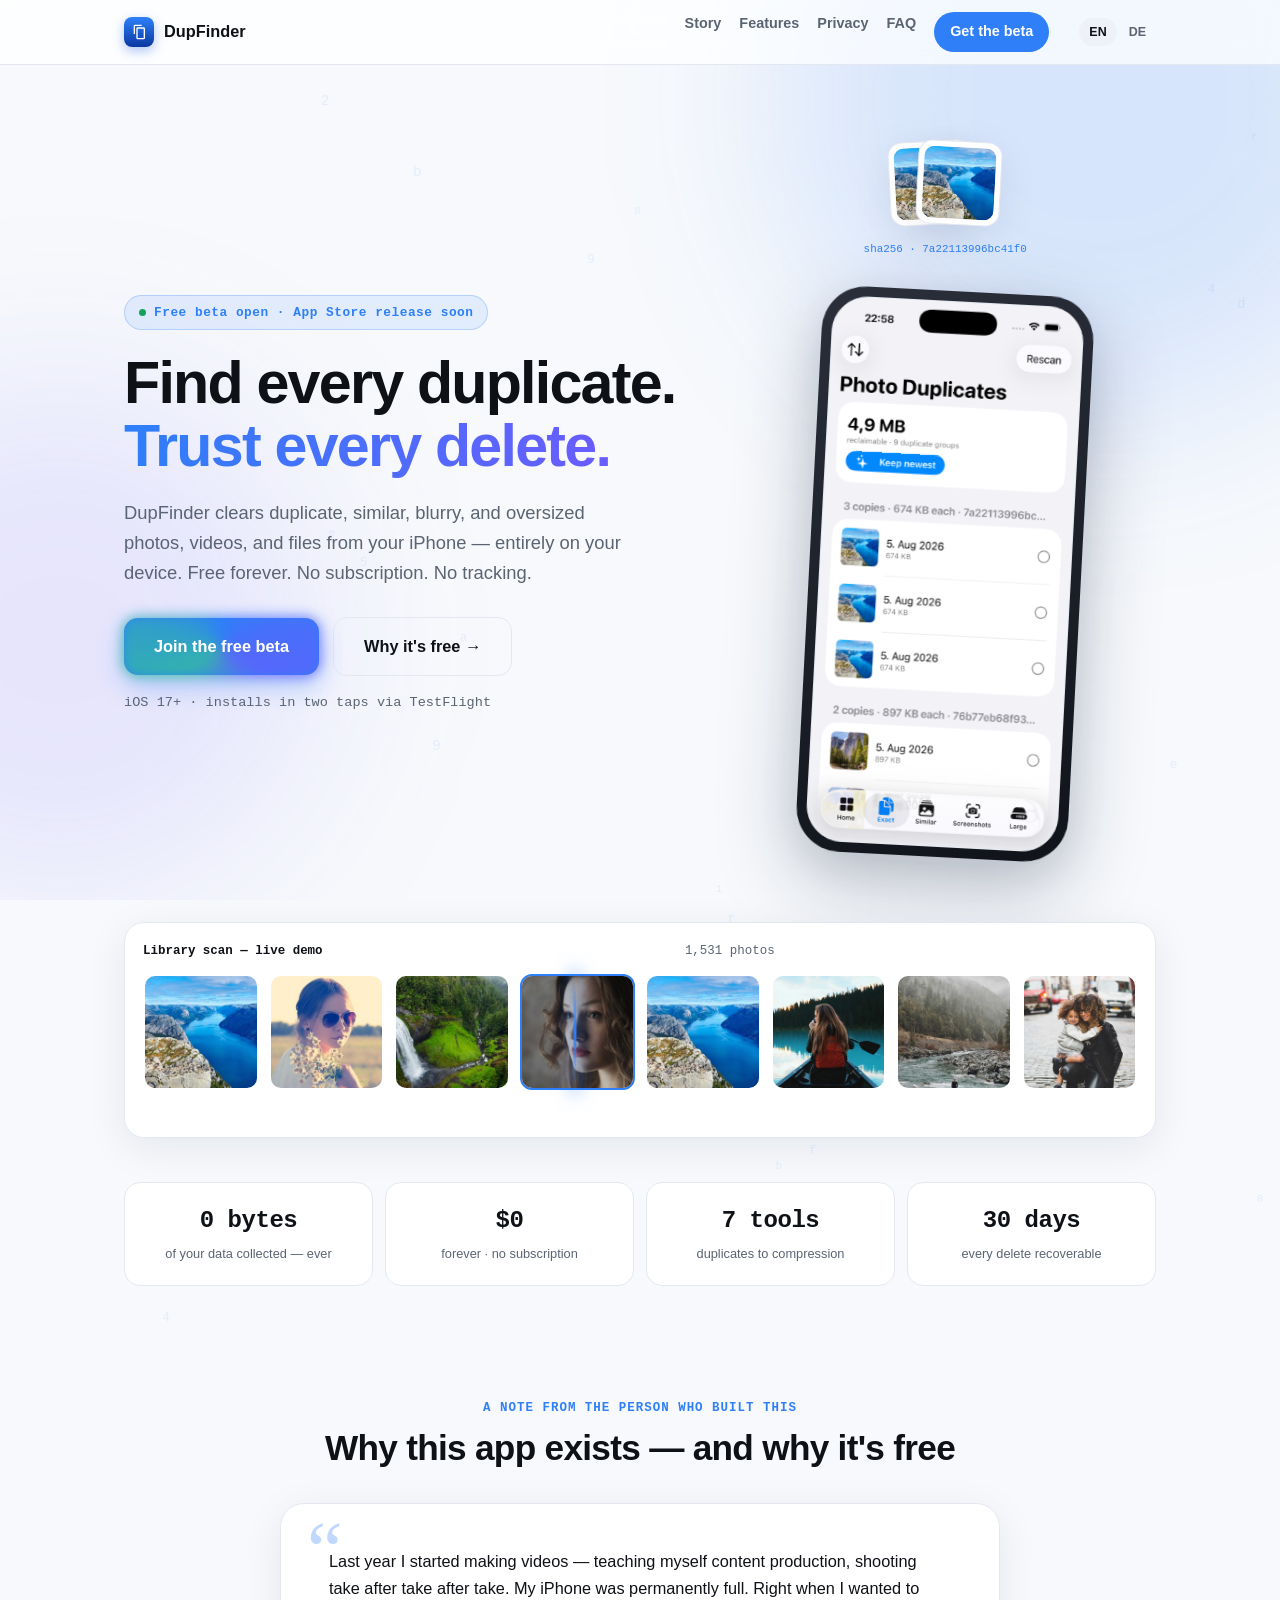
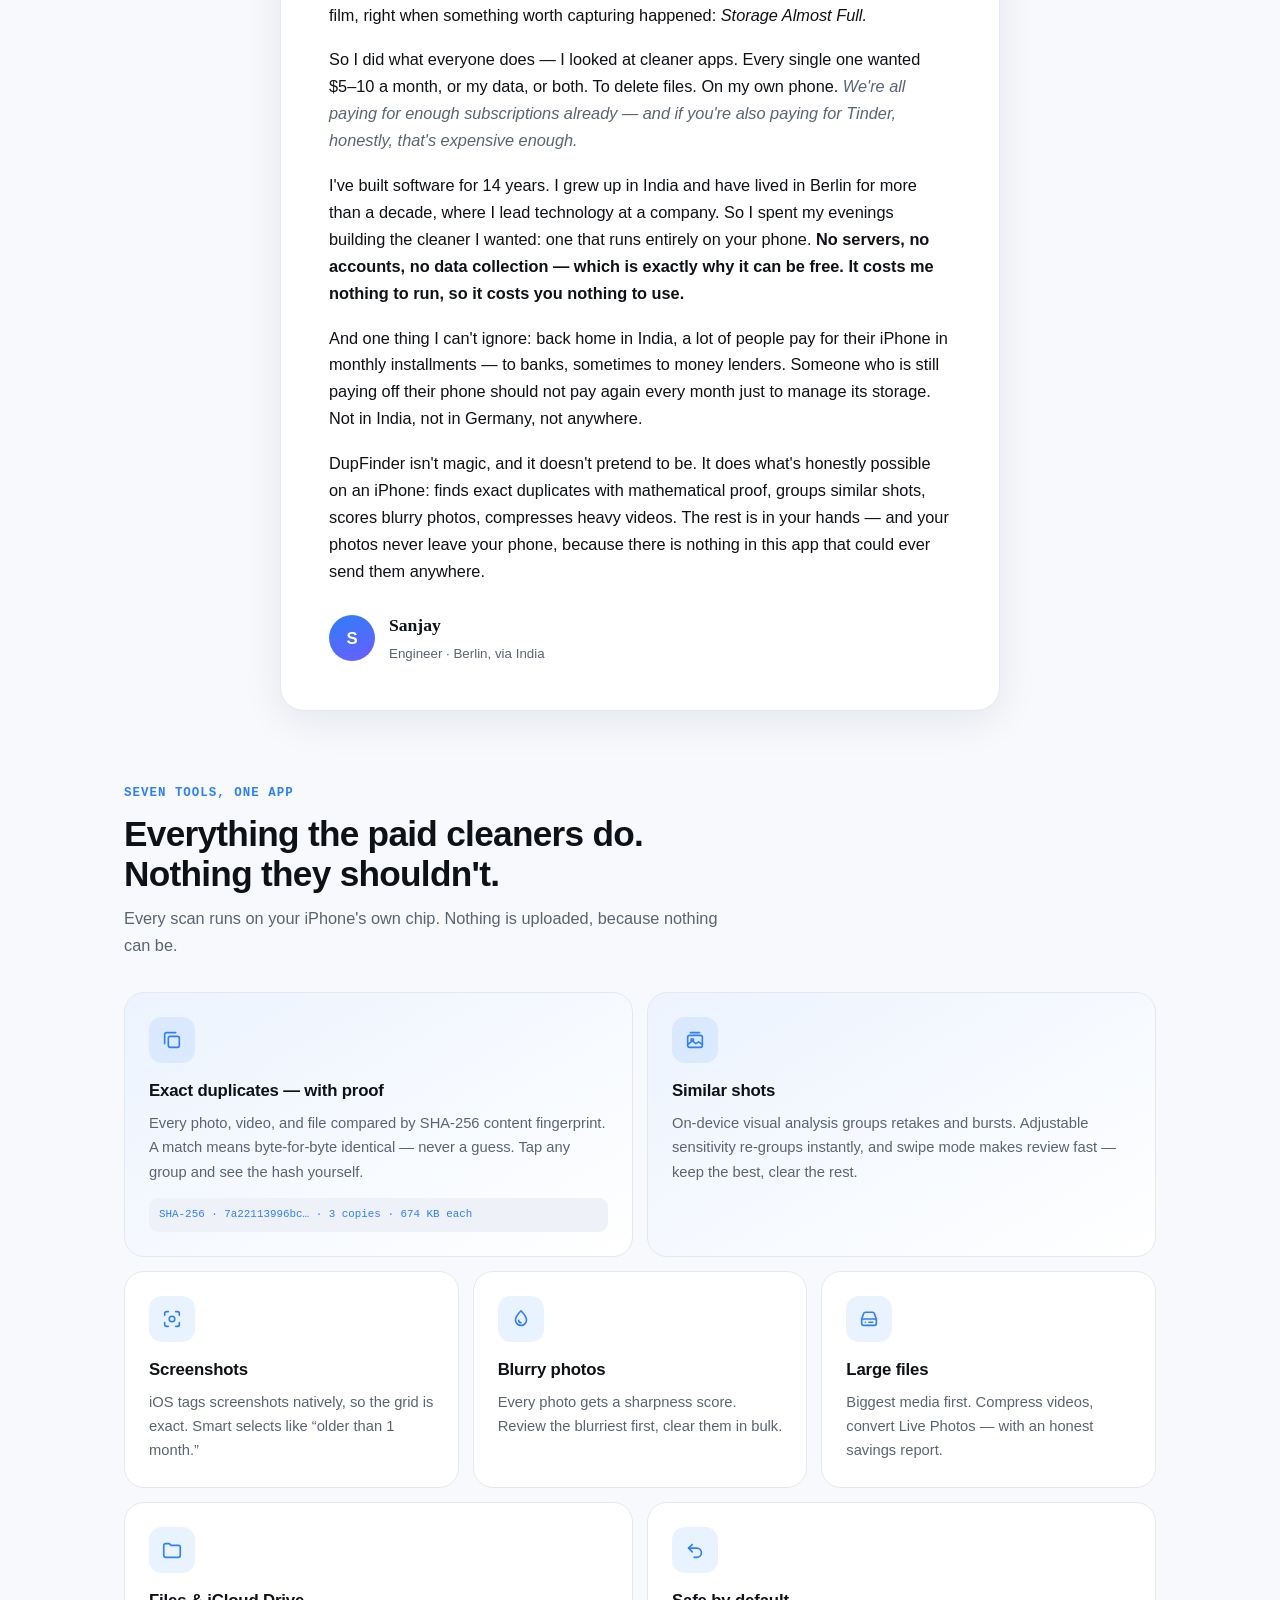
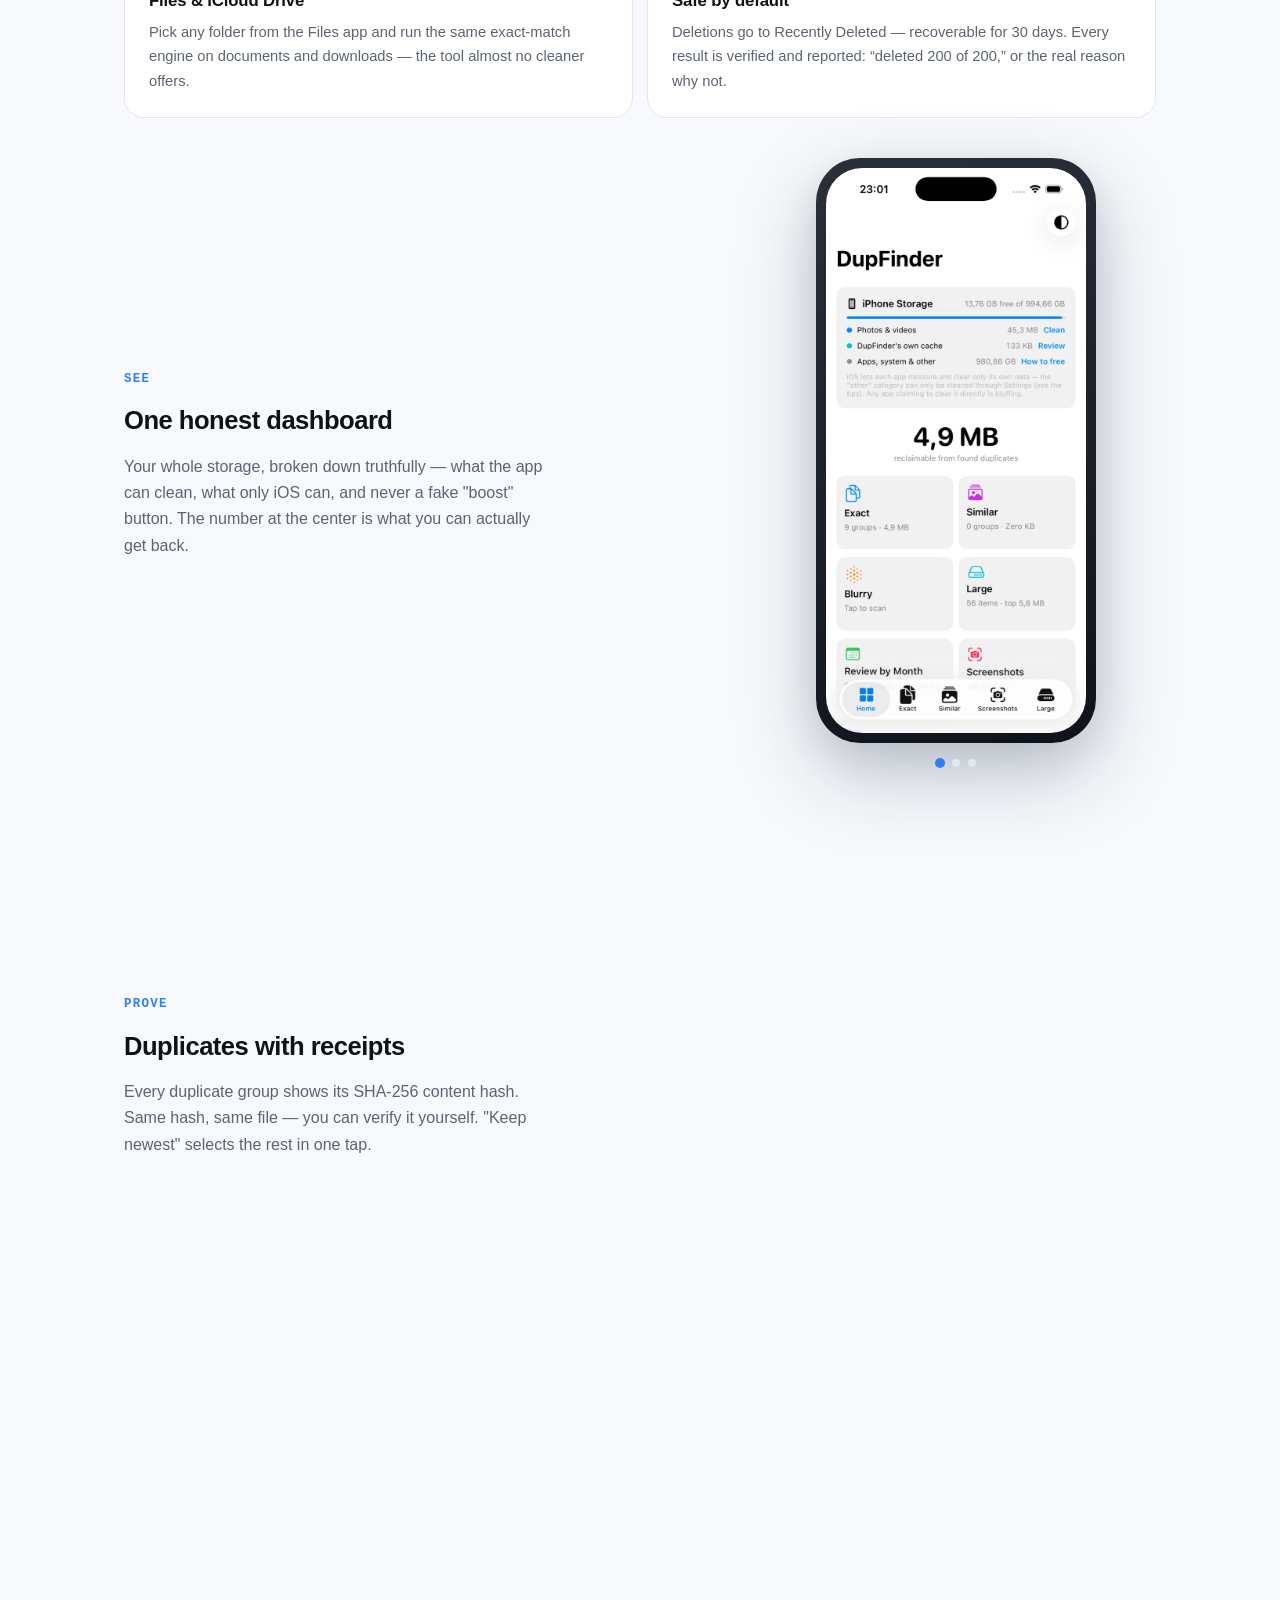
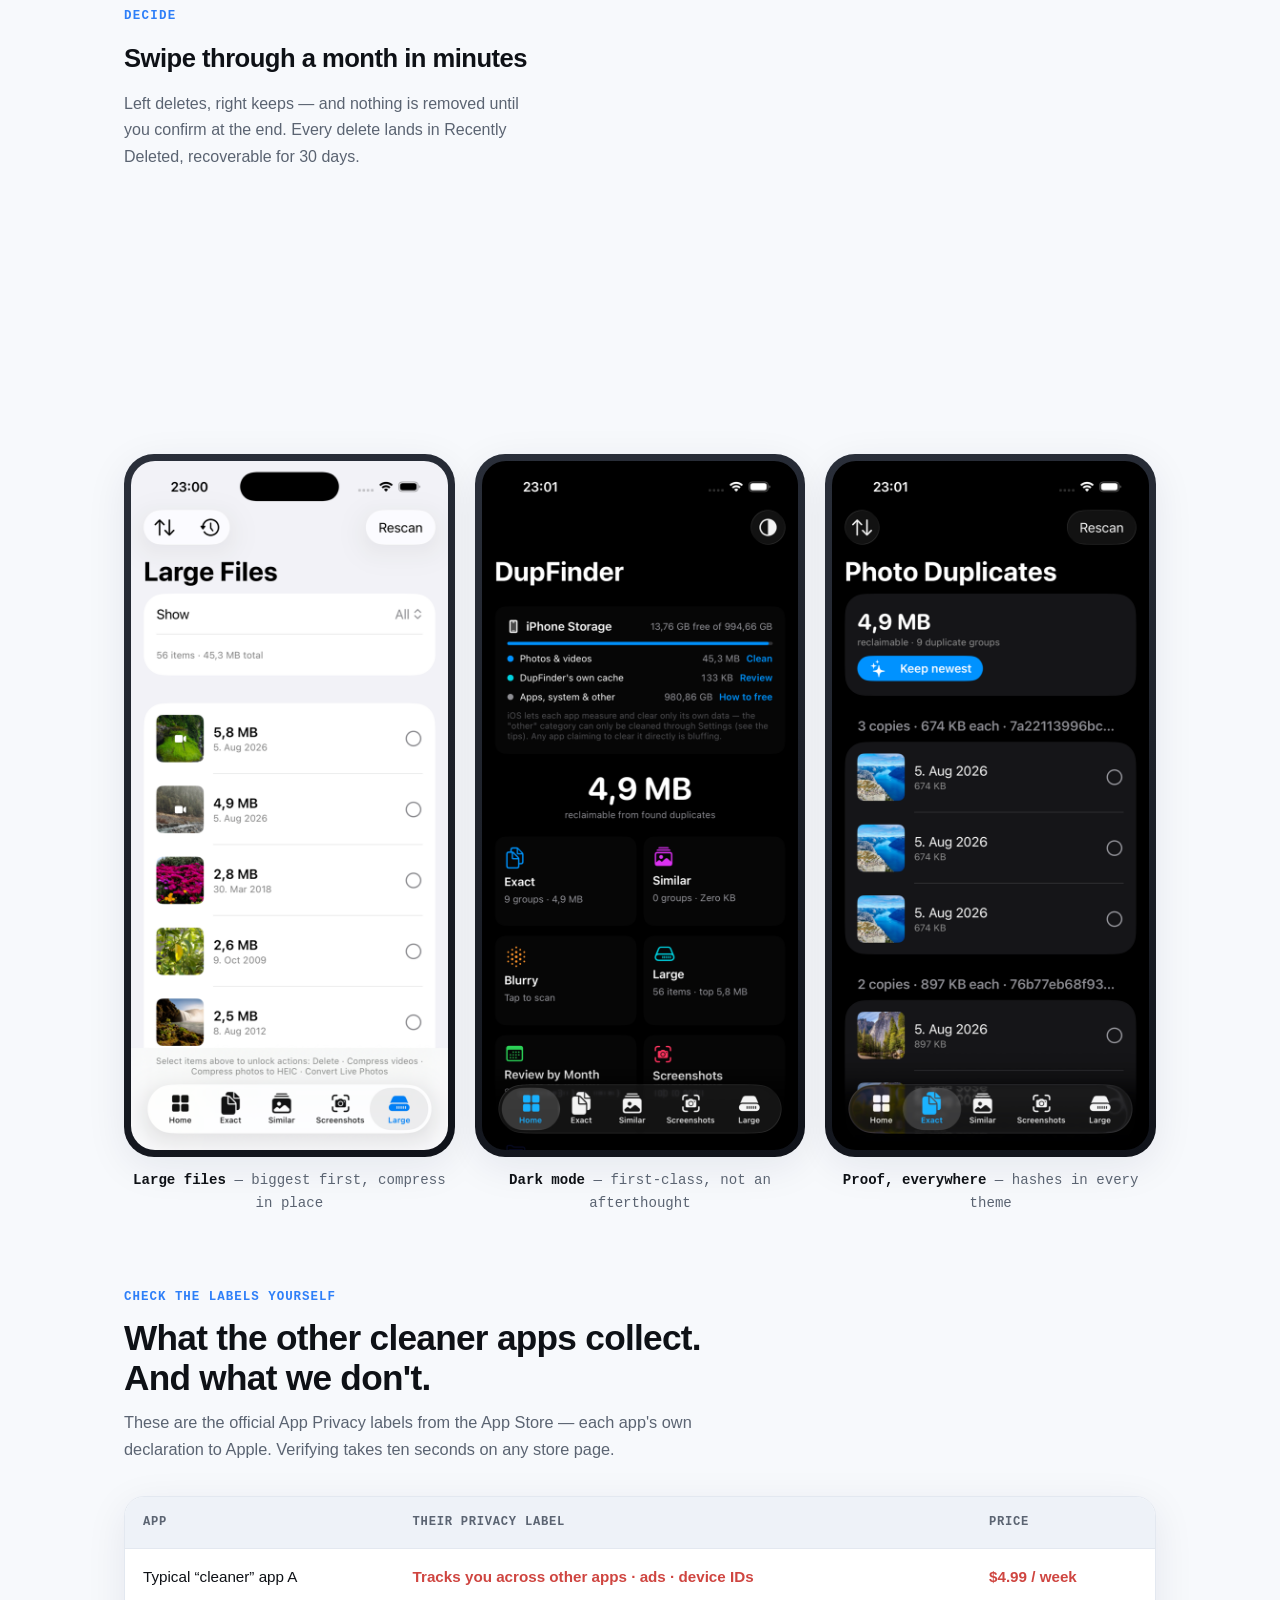
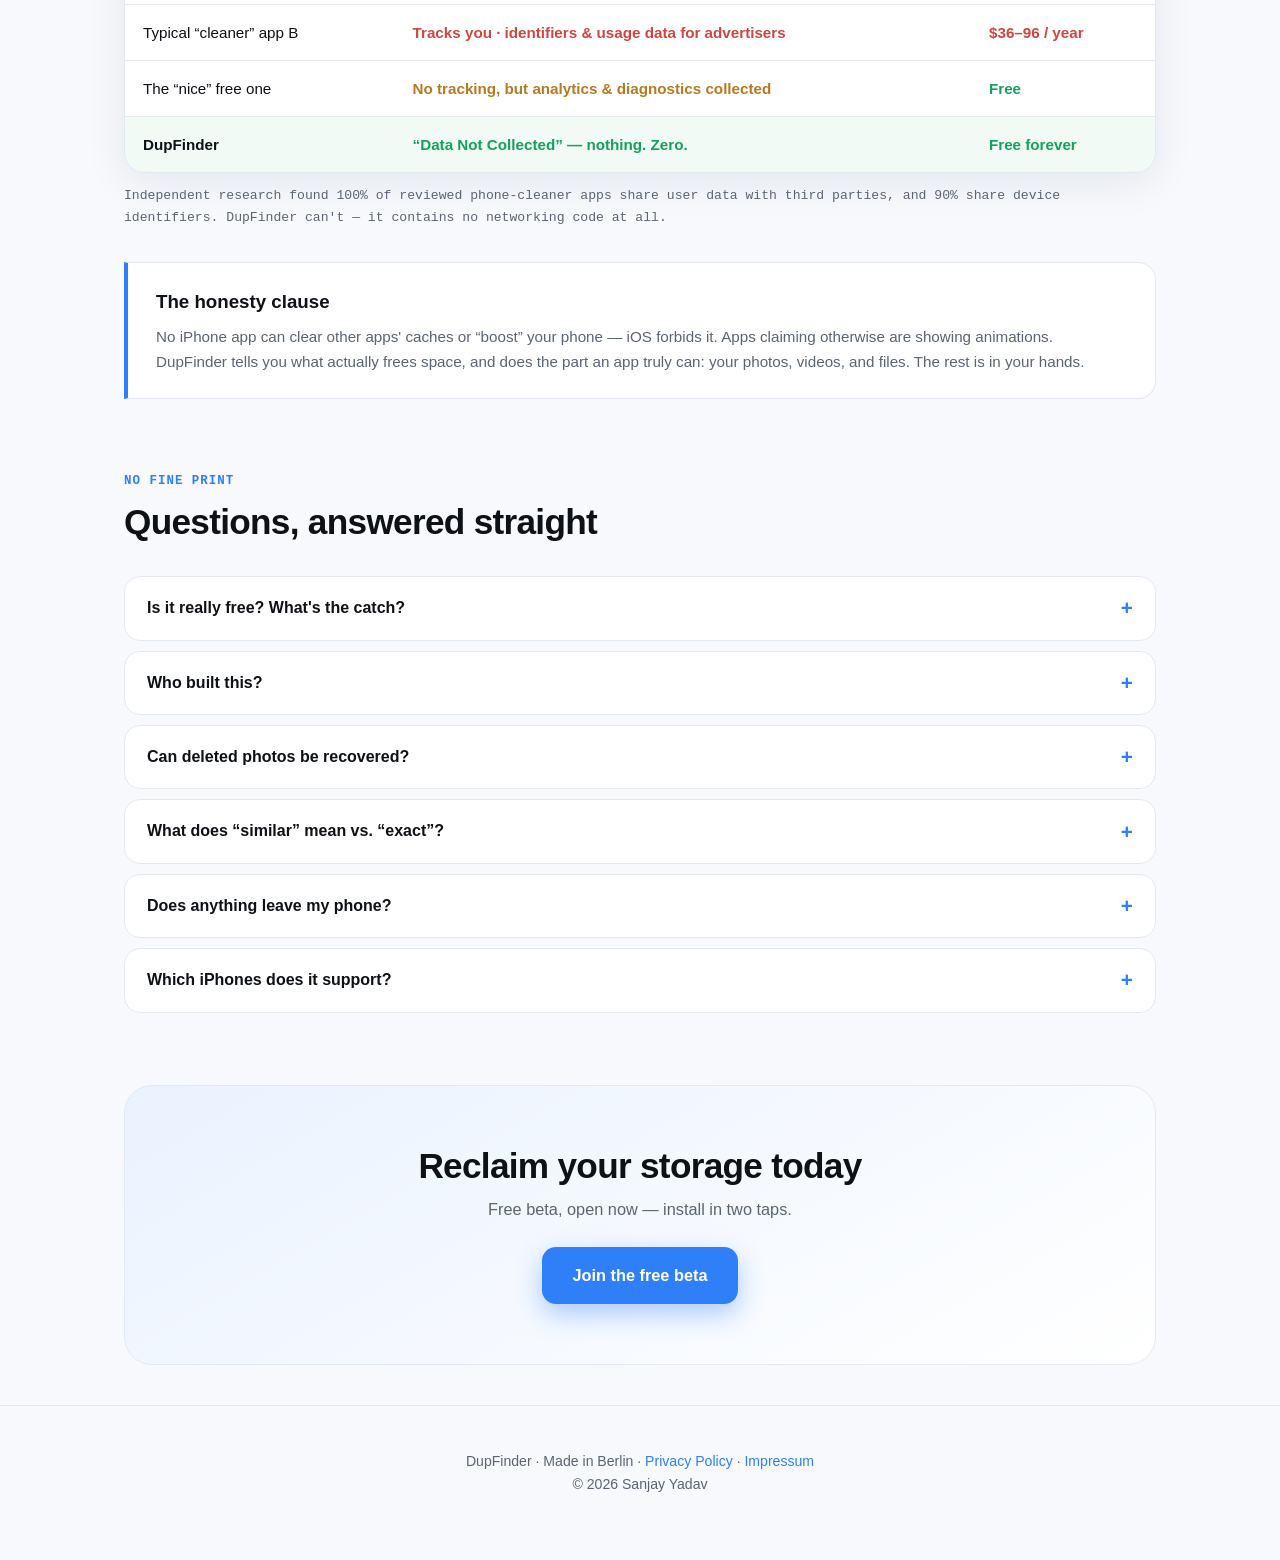
==== commit 51f6e9c6: "Dynamic redesign: live scan demo, scrollytelling, hex field, spotlight cards, nav progress" ====
--- a/index.html
+++ b/index.html
@@ -40,17 +40,19 @@
       <span>EN</span>
       <a href="de/" onclick="try{localStorage.setItem('df-lang','de')}catch(e){}">DE</a>
     </div>
+    <span id="navprog" aria-hidden="true"></span>
   </div>
 </nav>
 
 <header class="hero">
+  <canvas id="hexfield" aria-hidden="true"></canvas>
   <div class="wrap hero-grid">
     <div>
       <span class="eyebrow"><span class="dot"></span>Free beta open · App Store release soon</span>
       <h1>Find every duplicate.<br><span class="grad">Trust every delete.</span></h1>
       <p class="tagline">DupFinder clears duplicate, similar, blurry, and oversized photos, videos, and files from your iPhone — entirely on your device. Free forever. No subscription. No tracking.</p>
       <div class="cta-row">
-        <a class="cta" href="https://testflight.apple.com/join/9675T9D4">Join the free beta</a>
+        <a class="cta glow" href="https://testflight.apple.com/join/9675T9D4">Join the free beta</a>
         <a class="cta ghost" href="#story">Why it's free →</a>
       </div>
       <p class="cta-note">iOS 17+ · installs in two taps via TestFlight</p>
@@ -66,8 +68,36 @@
           </picture>
         </div>
       </div>
-      <div class="chip-float chip-a">✓ Verified deletes<small>recoverable for 30 days</small></div>
-      <div class="chip-float chip-b">SHA-256 matched<small>byte-for-byte identical</small></div>
+      <div class="pairproof" id="pairproof" aria-hidden="true">
+        <div class="pp-cards">
+          <div class="pp-card pp-1"><img src="assets/pair.jpg" alt=""></div>
+          <div class="pp-card pp-2"><img src="assets/pair.jpg" alt=""></div>
+        </div>
+        <div class="pp-hash"></div>
+        <span class="pp-chip">✓ byte-for-byte identical — keep one</span>
+      </div>
+    </div>
+  </div>
+
+  <div class="wrap scanstrip reveal">
+    <div class="scan-frame">
+      <div class="scan-head">
+        <b>Library scan — live demo</b>
+        <span id="scancount">idle</span>
+        <span class="found" id="scanfound"></span>
+      </div>
+      <div class="scan-row" id="scanrow">
+        <div class="scan-ph"><img src="assets/t1.jpg" alt=""><span class="tag">7a221139…</span></div>
+        <div class="scan-ph"><img src="assets/t2.jpg" alt=""><span class="tag">c41a90ef…</span></div>
+        <div class="scan-ph"><img src="assets/t3.jpg" alt=""><span class="tag">0b77d1a2…</span></div>
+        <div class="scan-ph"><img src="assets/t4.jpg" alt=""><span class="tag">e39f42bb…</span></div>
+        <div class="scan-ph"><img src="assets/t5.jpg" alt=""><span class="tag">7a221139…</span></div>
+        <div class="scan-ph"><img src="assets/t6.jpg" alt=""><span class="tag">918cc0d4…</span></div>
+        <div class="scan-ph"><img src="assets/t7.jpg" alt=""><span class="tag">5d20af71…</span></div>
+        <div class="scan-ph"><img src="assets/t8.jpg" alt=""><span class="tag">ab6631f8…</span></div>
+        <div class="scan-beam" id="scanbeam"></div>
+      </div>
+      <div class="scan-verdict" id="scanverdict">✓ duplicate pair found — same hash 7a221139… · photos 1 &amp; 5 are byte-for-byte identical</div>
     </div>
   </div>
 
@@ -75,8 +105,8 @@
     <div class="stats reveal">
       <div class="stat"><b>0 bytes</b><small>of your data collected — ever</small></div>
       <div class="stat"><b>$0</b><small>forever · no subscription</small></div>
-      <div class="stat"><b>7 tools</b><small>duplicates to compression</small></div>
-      <div class="stat"><b>30 days</b><small>every delete recoverable</small></div>
+      <div class="stat"><b><span data-count="7">7</span> tools</b><small>duplicates to compression</small></div>
+      <div class="stat"><b><span data-count="30">30</span> days</b><small>every delete recoverable</small></div>
     </div>
   </div>
 </header>
@@ -143,11 +173,41 @@
       </div>
     </div>
 
-    <div class="shots reveal" style="margin-top:20px">
-      <div class="shot"><figure>
-        <div class="frame"><img src="assets/home_light.png" loading="lazy" alt="DupFinder home dashboard showing the iPhone storage breakdown and scan results"></div>
-        <figcaption><b>The dashboard</b> — honest storage breakdown</figcaption>
-      </figure></div>
+    <div class="scrolly" style="margin-top:40px">
+      <div class="scrolly-steps" id="scrollysteps">
+        <div class="step active">
+          <div class="kicker">See</div>
+          <h3>One honest dashboard</h3>
+          <p>Your whole storage, broken down truthfully — what the app can clean, what only iOS can, and never a fake "boost" button. The number at the center is what you can actually get back.</p>
+        </div>
+        <div class="step">
+          <div class="kicker">Prove</div>
+          <h3>Duplicates with receipts</h3>
+          <p>Every duplicate group shows its SHA-256 content hash. Same hash, same file — you can verify it yourself. "Keep newest" selects the rest in one tap.</p>
+        </div>
+        <div class="step">
+          <div class="kicker">Decide</div>
+          <h3>Swipe through a month in minutes</h3>
+          <p>Left deletes, right keeps — and nothing is removed until you confirm at the end. Every delete lands in Recently Deleted, recoverable for 30 days.</p>
+        </div>
+      </div>
+      <div class="scrolly-phone">
+        <div class="scrolly-stick">
+          <div>
+            <div class="frame">
+              <div class="frame-screen" id="scrollyscreen">
+                <img class="base show" src="assets/home_light.png" alt="DupFinder dashboard">
+                <img src="assets/exact_light.png" loading="lazy" alt="Exact duplicates with SHA-256 hashes">
+                <img src="assets/swipe_light.png" loading="lazy" alt="Swipe review — keep or delete">
+              </div>
+            </div>
+            <div class="scrolly-dots" id="scrollydots"><span class="on"></span><span></span><span></span></div>
+          </div>
+        </div>
+      </div>
+    </div>
+
+    <div class="shots reveal" style="margin-top:60px">
       <div class="shot"><figure>
         <div class="frame"><img src="assets/large_light.png" loading="lazy" alt="Large Files screen listing the biggest videos and photos first"></div>
         <figcaption><b>Large files</b> — biggest first, compress in place</figcaption>
@@ -155,6 +215,10 @@
       <div class="shot"><figure>
         <div class="frame"><img src="assets/home_dark.png" loading="lazy" alt="DupFinder home dashboard in dark mode"></div>
         <figcaption><b>Dark mode</b> — first-class, not an afterthought</figcaption>
+      </figure></div>
+      <div class="shot"><figure>
+        <div class="frame"><img src="assets/exact_dark.png" loading="lazy" alt="Exact duplicates screen in dark mode"></div>
+        <figcaption><b>Proof, everywhere</b> — hashes in every theme</figcaption>
       </figure></div>
     </div>
   </div>
@@ -214,24 +278,7 @@
   </div>
 </footer>
 
-<script>
-  (function () {
-    if (!("IntersectionObserver" in window)) {
-      document.querySelectorAll(".reveal").forEach(function (el) { el.classList.add("in"); });
-      return;
-    }
-    var io = new IntersectionObserver(function (entries) {
-      entries.forEach(function (e) {
-        if (e.isIntersecting) { e.target.classList.add("in"); io.unobserve(e.target); }
-      });
-    }, { threshold: 0.12 });
-    document.querySelectorAll(".reveal").forEach(function (el) { io.observe(el); });
-    // Safety net: never leave content invisible if the observer misfires.
-    setTimeout(function () {
-      document.querySelectorAll(".reveal:not(.in)").forEach(function (el) { el.classList.add("in"); });
-    }, 1200);
-  })();
-</script>
+<script src="fx.js"></script>
 <script data-goatcounter="https://dupfinder.goatcounter.com/count" async src="//gc.zgo.at/count.js"></script>
 </body>
 </html>
--- a/style.css
+++ b/style.css
@@ -46,6 +46,19 @@
 }
 .wrap { max-width: 1080px; margin: 0 auto; padding: 0 24px; }
 
+/* ── evidence type: monospace carries the "proof" voice ── */
+.mono, .sec-kicker, .eyebrow, .cta-note, th, .stat b, .table-note, .shot figcaption {
+  font-family: ui-monospace, "SF Mono", SFMono-Regular, Menlo, monospace;
+}
+.sec-kicker, .eyebrow { letter-spacing: .1em; }
+
+/* ── ambient hex field behind the hero ── */
+#hexfield {
+  position: absolute; inset: 0; width: 100%; height: 100%;
+  pointer-events: none; z-index: -1;
+}
+header.hero { position: relative; }
+
 /* ── glow ground ── */
 .aurora {
   position: fixed; inset: 0; z-index: -1; pointer-events: none; overflow: hidden;
@@ -157,16 +170,48 @@
   text-align: center; font-size: .88rem; color: var(--muted); margin-top: 12px;
 }
 .shot figcaption b { color: var(--fg); }
-.chip-float {
-  position: absolute; background: var(--glass);
-  -webkit-backdrop-filter: blur(10px); backdrop-filter: blur(10px);
-  border: 1px solid var(--border); border-radius: 12px;
-  padding: 9px 13px; font-size: .72rem; font-weight: 700; box-shadow: var(--shadow);
-}
-.chip-float small { display: block; font-weight: 500; color: var(--muted); font-size: .64rem; }
-.chip-a { top: 12%; left: 0; }
-.chip-b { bottom: 14%; right: 0; }
-@media (max-width: 860px) { .chip-a { left: 4%; } .chip-b { right: 4%; } }
+.phone { transition: transform .25s ease; will-change: transform; }
+
+/* ── the signature: two identical photos merge, the hash proves it ── */
+.phone-stage { padding-top: 150px; }
+.pairproof {
+  position: absolute; top: 0; left: 50%; transform: translateX(-50%);
+  width: 240px; text-align: center; z-index: 2;
+}
+.pp-cards { position: relative; height: 96px; }
+.pp-card {
+  position: absolute; top: 0; left: 50%; width: 84px; height: 84px;
+  margin-left: -42px; border-radius: 14px; padding: 5px;
+  background: var(--bg-raise); border: 1px solid var(--border);
+  box-shadow: var(--shadow); transition: transform 1s cubic-bezier(.22,1,.36,1);
+}
+.pp-card img { width: 100%; height: 100%; object-fit: cover; border-radius: 10px; display: block; }
+.pp-1 { transform: translateX(-72px) rotate(-7deg); }
+.pp-2 { transform: translateX(72px) rotate(7deg); }
+.pairproof.merge .pp-1, .pairproof.done .pp-1 { transform: translateX(-14px) rotate(-3deg); }
+.pairproof.merge .pp-2, .pairproof.done .pp-2 { transform: translateX(14px) rotate(3deg); }
+.pp-hash {
+  font-family: ui-monospace, Menlo, monospace; font-size: .68rem;
+  color: var(--accent); min-height: 1.2em; margin-top: 4px;
+}
+.pp-chip {
+  display: inline-block; margin-top: 6px; padding: 5px 12px; border-radius: 999px;
+  background: color-mix(in srgb, var(--good) 14%, transparent); color: var(--good);
+  font-size: .7rem; font-weight: 700;
+  opacity: 0; transform: scale(.7); transition: opacity .3s ease, transform .3s cubic-bezier(.34,1.56,.64,1);
+}
+.pp-chip.on { opacity: 1; transform: scale(1); }
+@media (max-width: 860px) { .phone-stage { padding-top: 160px; } }
+
+/* ── spotlight: cursor-tracked glow on cards ── */
+body.spot .b-card, body.spot .stat { position: relative; overflow: hidden; }
+body.spot .b-card::after, body.spot .stat::after {
+  content: ""; position: absolute; inset: 0; pointer-events: none;
+  background: radial-gradient(220px circle at var(--mx, 50%) var(--my, 50%),
+              color-mix(in srgb, var(--accent) 9%, transparent), transparent 70%);
+  opacity: 0; transition: opacity .25s ease;
+}
+body.spot .b-card:hover::after, body.spot .stat:hover::after { opacity: 1; }
 
 /* ── stats strip ── */
 .stats {
@@ -288,6 +333,101 @@
 footer { padding: 44px 0 64px; margin-top: 40px; border-top: 1px solid var(--border); color: var(--muted); font-size: .88rem; text-align: center; }
 footer a { color: var(--accent); text-decoration: none; }
 
+/* ── nav scroll progress ── */
+#navprog {
+  position: absolute; left: 0; bottom: -1px; height: 2px; width: 0;
+  background: linear-gradient(90deg, var(--accent), var(--accent-2));
+  transition: width .1s linear;
+}
+
+/* ── animated gradient ring on the primary CTA ── */
+.cta.glow { position: relative; z-index: 0; }
+.cta.glow::before {
+  content: ""; position: absolute; inset: -2px; border-radius: 16px; z-index: -1;
+  background: conic-gradient(from var(--ang, 0deg), var(--accent), var(--accent-2), #35c98e, var(--accent));
+  animation: spin-ring 4s linear infinite;
+  filter: blur(6px); opacity: .7;
+}
+@property --ang { syntax: "<angle>"; initial-value: 0deg; inherits: false; }
+@keyframes spin-ring { to { --ang: 360deg; } }
+
+/* ── the scan demo: beam sweeps thumbnails, finds the pair ── */
+.scanstrip { margin-top: 54px; }
+.scan-frame {
+  position: relative; overflow: hidden;
+  background: var(--card); border: 1px solid var(--border); border-radius: 20px;
+  padding: 18px 18px 14px; box-shadow: var(--shadow);
+}
+.scan-head {
+  display: flex; justify-content: space-between; align-items: baseline; margin-bottom: 12px;
+  font-family: ui-monospace, Menlo, monospace; font-size: .78rem; color: var(--muted);
+}
+.scan-head b { color: var(--fg); }
+.scan-head .found { color: var(--good); font-weight: 700; }
+.scan-row { display: grid; grid-template-columns: repeat(8, 1fr); gap: 10px; position: relative; }
+@media (max-width: 720px) { .scan-row { grid-template-columns: repeat(4, 1fr); } }
+.scan-ph {
+  position: relative; aspect-ratio: 1; border-radius: 12px; overflow: hidden;
+  border: 2px solid transparent; transition: border-color .3s ease, transform .3s ease;
+}
+.scan-ph img { width: 100%; height: 100%; object-fit: cover; display: block; }
+.scan-ph.lit { border-color: var(--accent); }
+.scan-ph.dup { border-color: var(--good); transform: scale(1.04); }
+.scan-ph .tag {
+  position: absolute; left: 4px; bottom: 4px; right: 4px;
+  font-family: ui-monospace, Menlo, monospace; font-size: .56rem; text-align: center;
+  color: #fff; background: rgba(10, 14, 22, .72); border-radius: 6px; padding: 2px 3px;
+  opacity: 0; transition: opacity .25s ease;
+}
+.scan-ph.dup .tag, .scan-ph:hover .tag { opacity: 1; }
+.scan-beam {
+  position: absolute; top: 0; bottom: 0; width: 3px; left: -2%;
+  background: linear-gradient(180deg, transparent, var(--accent), transparent);
+  box-shadow: 0 0 18px 3px color-mix(in srgb, var(--accent) 55%, transparent);
+  opacity: 0; pointer-events: none;
+}
+.scan-verdict {
+  margin-top: 12px; text-align: center; font-size: .8rem; font-weight: 700; color: var(--good);
+  font-family: ui-monospace, Menlo, monospace;
+  opacity: 0; transform: translateY(4px); transition: opacity .4s ease, transform .4s ease;
+}
+.scan-verdict.on { opacity: 1; transform: none; }
+
+/* ── scrollytelling: sticky phone, story on the left ── */
+.scrolly { display: grid; grid-template-columns: 1fr 400px; gap: 48px; }
+@media (max-width: 860px) { .scrolly { grid-template-columns: 1fr; } .scrolly-phone { display: none; } }
+.scrolly-steps { display: flex; flex-direction: column; }
+.step {
+  min-height: 68vh; display: flex; flex-direction: column; justify-content: center;
+  opacity: .25; transition: opacity .4s ease;
+}
+.step.active { opacity: 1; }
+.step .kicker {
+  font-family: ui-monospace, Menlo, monospace; font-size: .78rem; font-weight: 800;
+  letter-spacing: .1em; text-transform: uppercase; color: var(--accent); margin-bottom: 10px;
+}
+.step h3 { font-size: 1.6rem; letter-spacing: -0.02em; margin-bottom: 12px; }
+.step p { color: var(--muted); max-width: 420px; }
+.scrolly-phone { position: relative; }
+.scrolly-stick { position: sticky; top: 90px; display: grid; place-items: center; }
+.scrolly-stick .frame {
+  width: 280px; border-radius: 44px; padding: 10px;
+  background: linear-gradient(160deg, #2a2f3a, #10131a);
+  box-shadow: var(--shadow), 0 30px 80px rgba(14, 30, 60, .25);
+}
+.scrolly-stick .frame-screen { border-radius: 36px; overflow: hidden; position: relative; line-height: 0; }
+.scrolly-stick .frame-screen img {
+  width: 100%; height: auto; display: block;
+  position: absolute; inset: 0; opacity: 0; transition: opacity .45s ease;
+}
+.scrolly-stick .frame-screen img.base { position: relative; opacity: 0; }
+.scrolly-stick .frame-screen img.show { opacity: 1; }
+.scrolly-dots { display: flex; gap: 8px; justify-content: center; margin-top: 16px; }
+.scrolly-dots span {
+  width: 8px; height: 8px; border-radius: 50%; background: var(--border); transition: background .3s ease, transform .3s ease;
+}
+.scrolly-dots span.on { background: var(--accent); transform: scale(1.25); }
+
 /* ── reveal on scroll ── */
 .reveal { opacity: 0; transform: translateY(22px); transition: opacity .6s ease, transform .6s ease; }
 .reveal.in { opacity: 1; transform: none; }
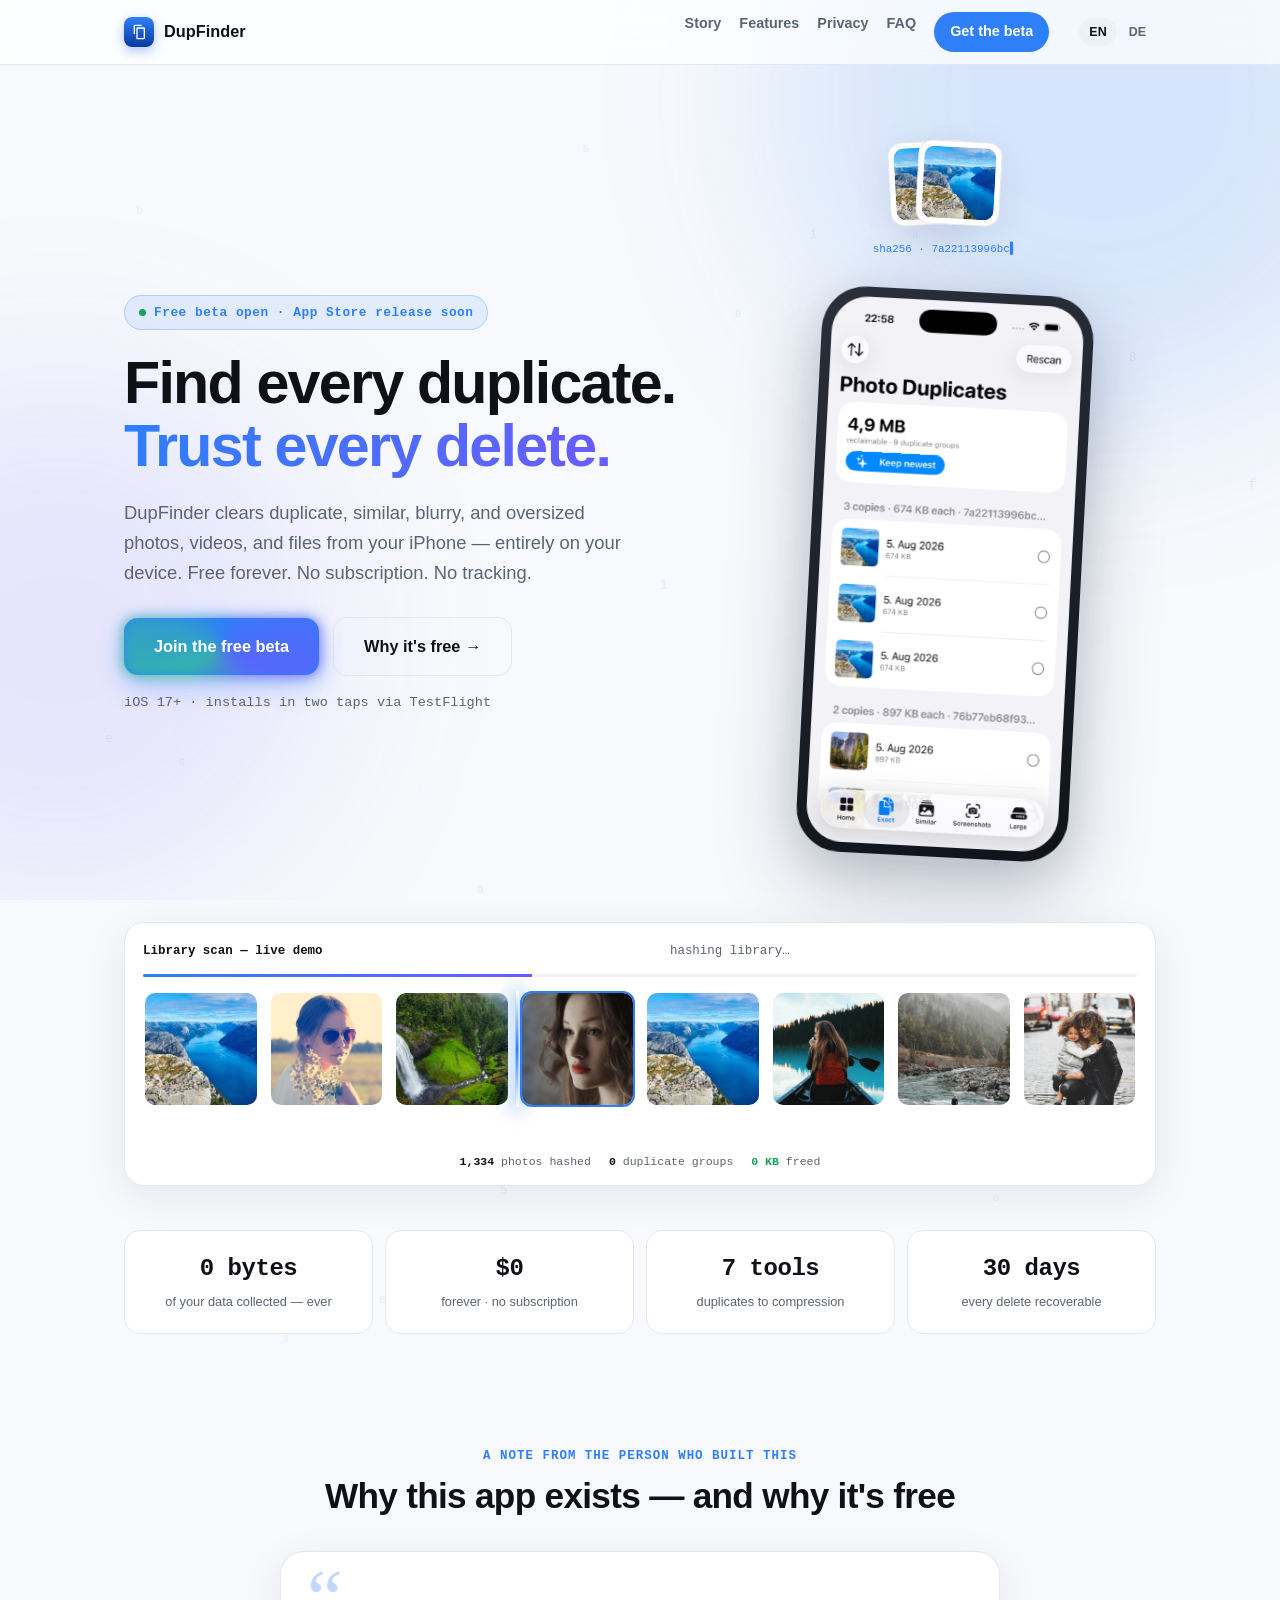
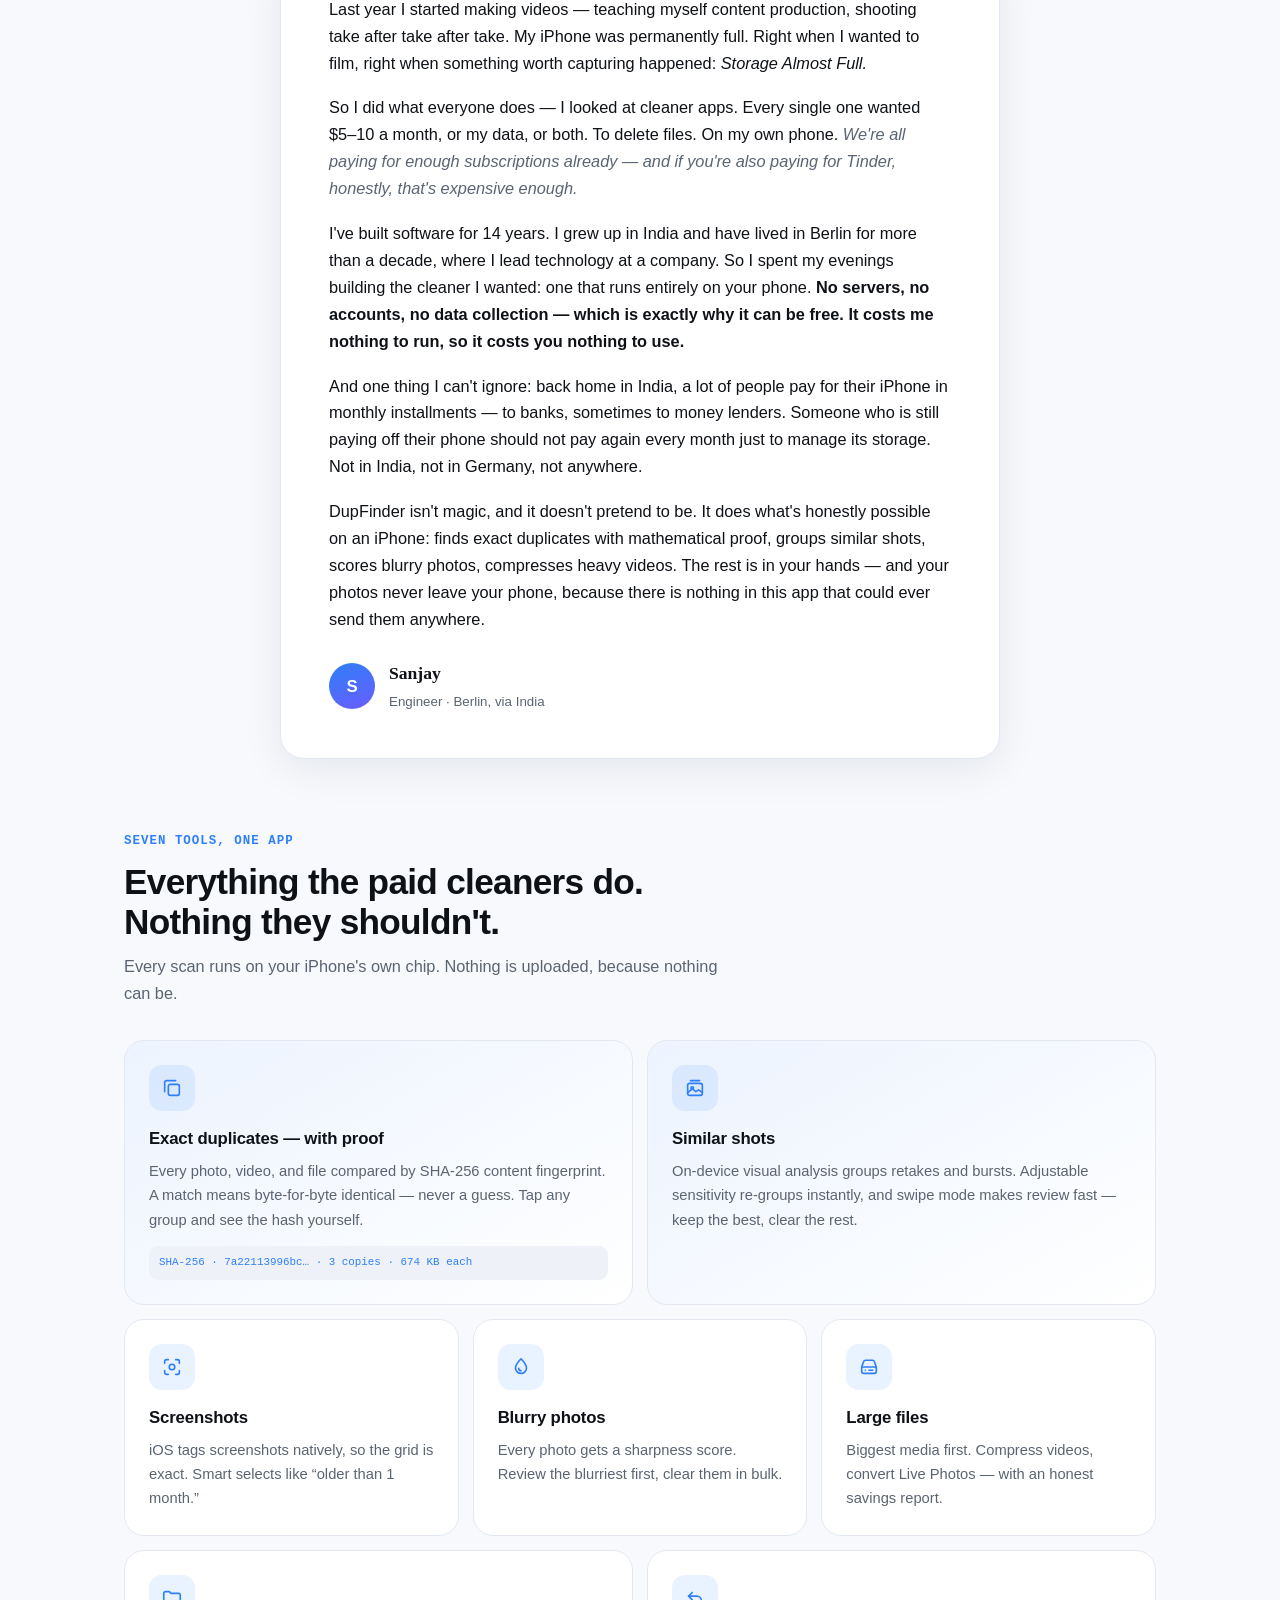
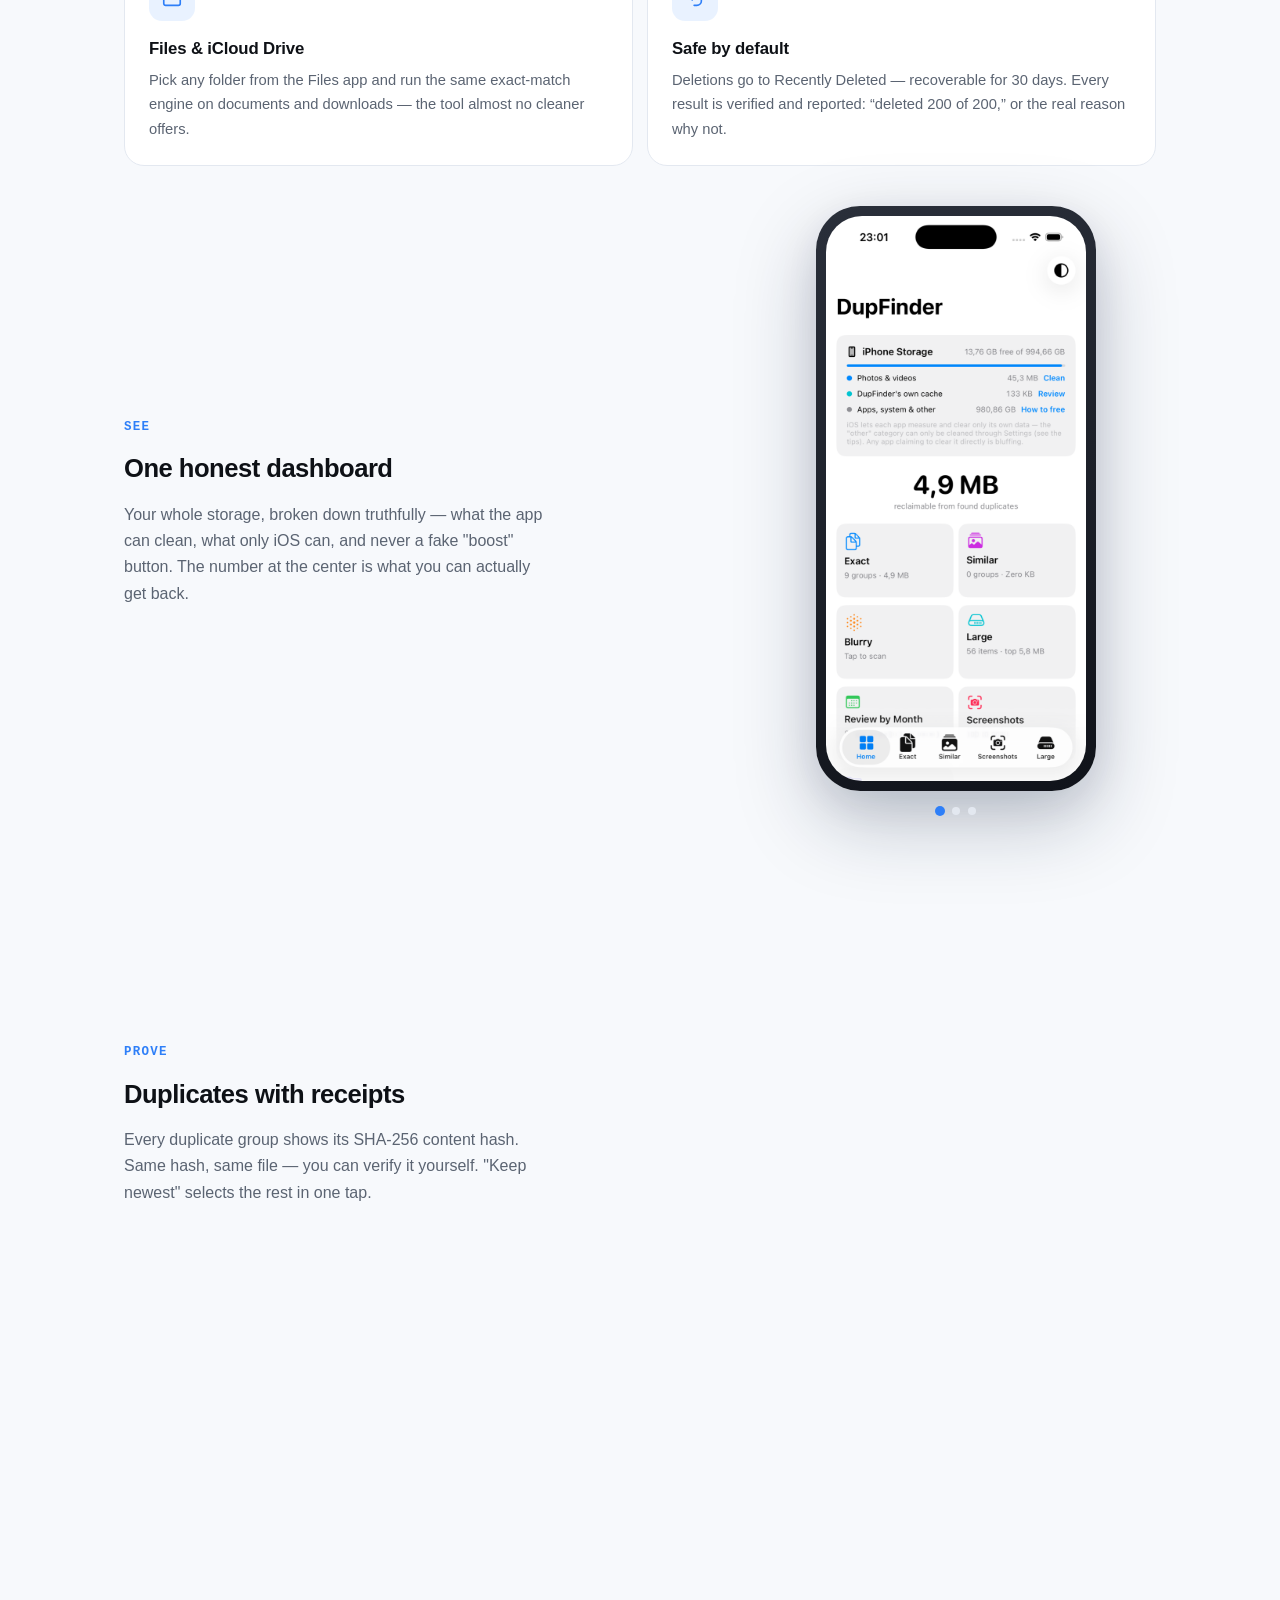
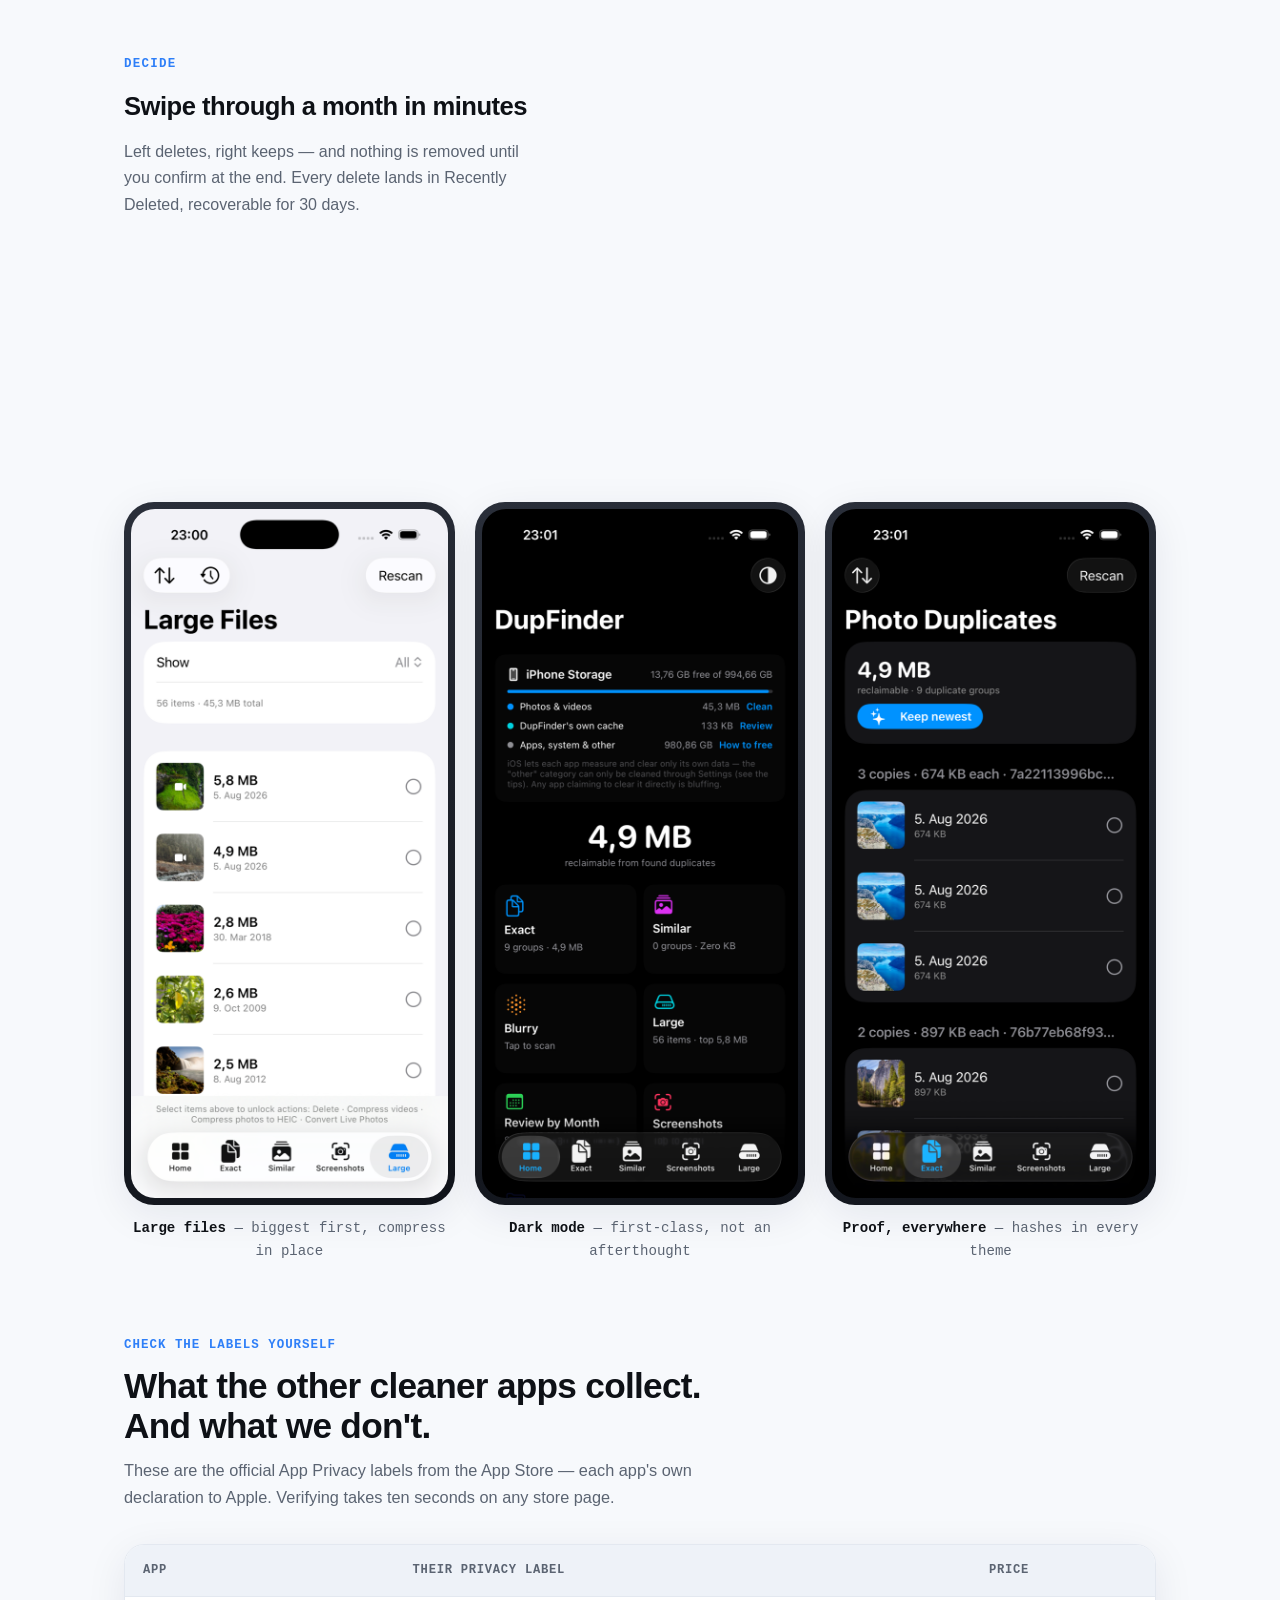
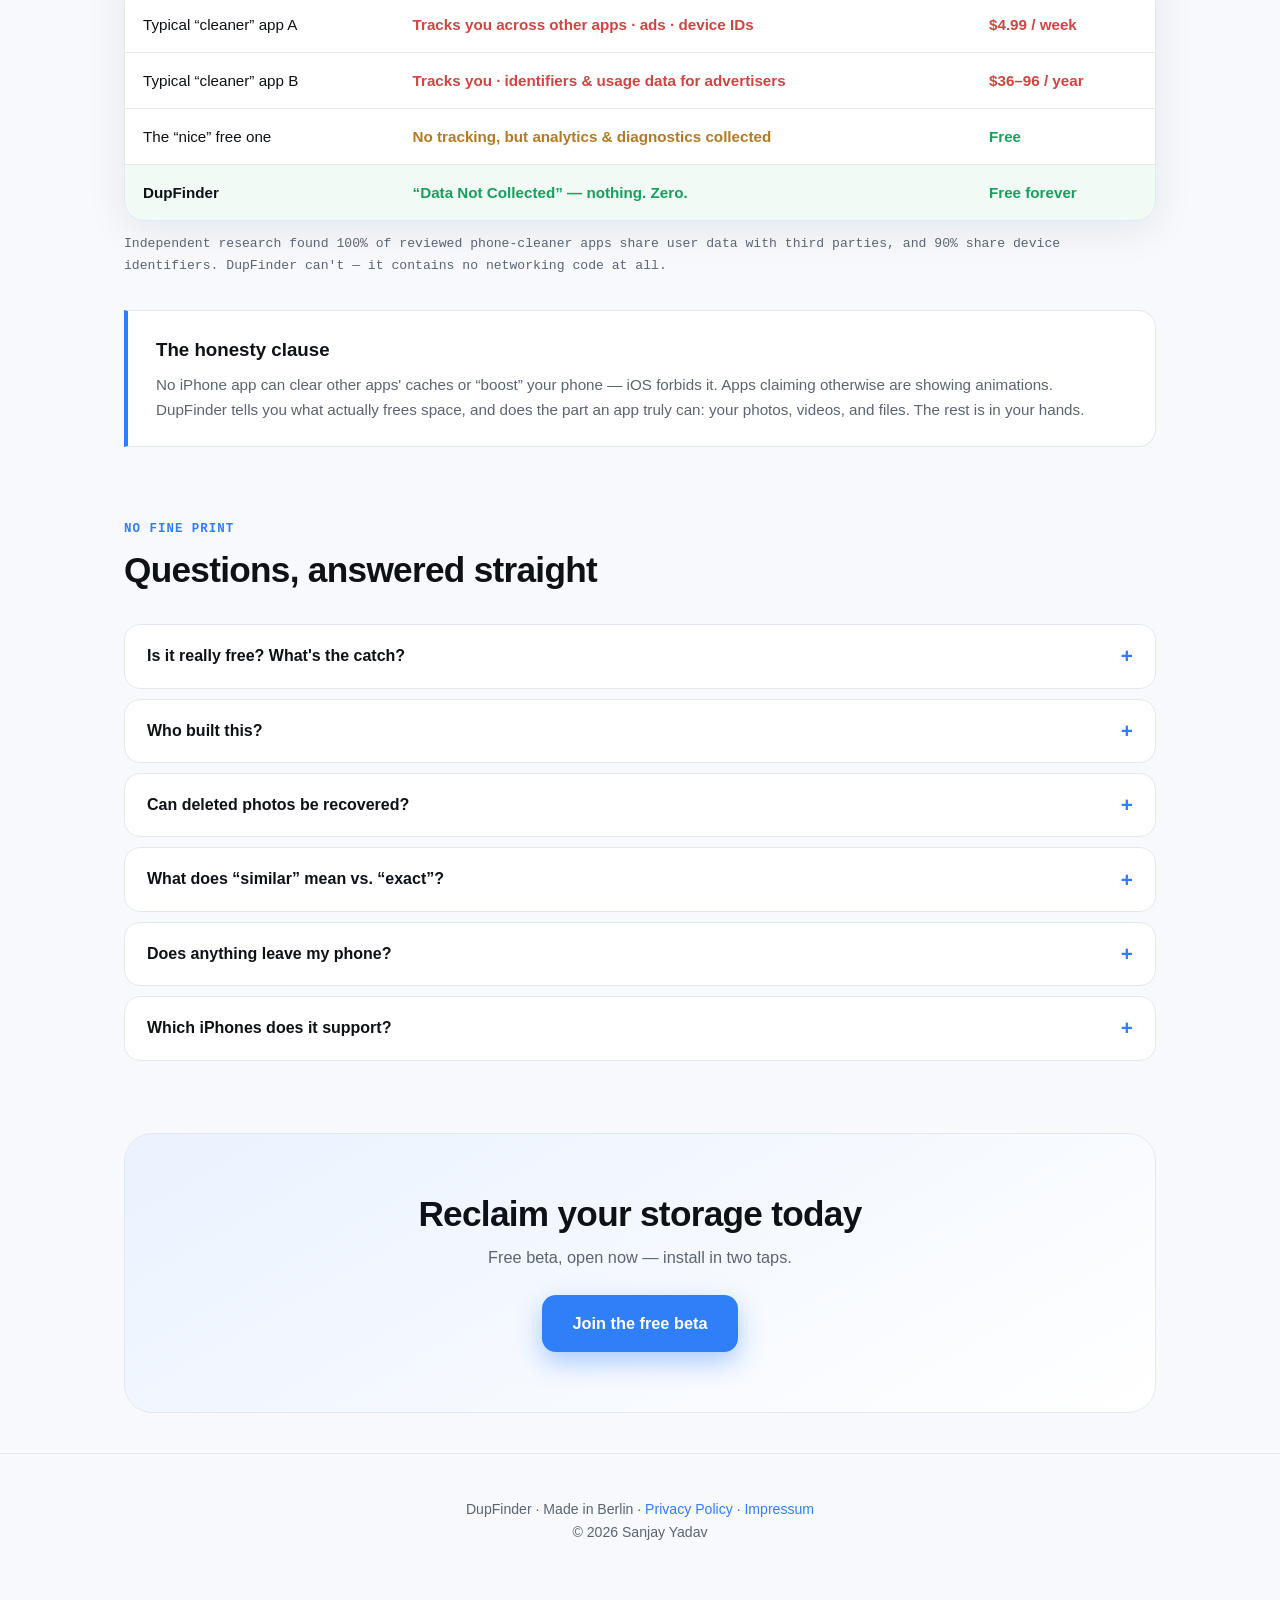
==== commit 84f0ee09: "Scan demo becomes a living pipeline: hash sweep, compare flicker, match link, cleanup with live stat" ====
--- a/index.html
+++ b/index.html
@@ -80,7 +80,11 @@
   </div>
 
   <div class="wrap scanstrip reveal">
-    <div class="scan-frame">
+    <div class="scan-frame"
+         data-s-hash="hashing library…" data-s-cmp="comparing 3,412 hashes…"
+         data-s-done="3,412 photos" data-s-clean="moving 1 copy to Recently Deleted…"
+         data-s-bin="→ Recently Deleted" data-s-rec="recoverable"
+         data-c-photos="photos hashed" data-c-groups="duplicate groups" data-c-freed="freed">
       <div class="scan-head">
         <b>Library scan — live demo</b>
         <span id="scancount">idle</span>
--- a/style.css
+++ b/style.css
@@ -393,6 +393,45 @@
 }
 .scan-verdict.on { opacity: 1; transform: none; }
 
+/* scan demo: living-pipeline additions */
+.scan-progress {
+  height: 3px; border-radius: 2px; background: var(--card-2);
+  margin: 0 0 14px; overflow: hidden;
+}
+.scan-progress i {
+  display: block; height: 100%; width: 0;
+  background: linear-gradient(90deg, var(--accent), var(--accent-2));
+}
+.scan-ph::before {
+  content: ""; position: absolute; inset: 0; z-index: 1; pointer-events: none;
+  background: linear-gradient(105deg, transparent 38%, rgba(255,255,255,.4) 50%, transparent 62%);
+  transform: translateX(-130%);
+}
+.scan-ph.lit::before { animation: ph-shimmer .5s ease; }
+@keyframes ph-shimmer { to { transform: translateX(130%); } }
+.scan-ph.cmp { border-color: var(--accent-2); }
+.scan-ph.removed { opacity: .35; transform: scale(.82); filter: grayscale(1); }
+.scan-ph .bin {
+  position: absolute; top: 4px; left: 4px; right: 4px; z-index: 2;
+  font-family: ui-monospace, Menlo, monospace; font-size: .54rem; text-align: center;
+  color: #fff; background: rgba(10, 14, 22, .78); border-radius: 6px; padding: 2px 3px;
+  opacity: 0; transition: opacity .3s ease;
+}
+.scan-ph.removed .bin { opacity: 1; }
+#scanlink { position: absolute; inset: 0; pointer-events: none; z-index: 2; width: 100%; height: 100%; }
+#scanlink path {
+  stroke: var(--good); stroke-width: 2; fill: none;
+  stroke-dasharray: 600; stroke-dashoffset: 600; stroke-linecap: round;
+}
+#scanlink.draw path { animation: drawlink .8s ease forwards; }
+@keyframes drawlink { to { stroke-dashoffset: 0; } }
+.scan-chips {
+  display: flex; gap: 18px; justify-content: center; flex-wrap: wrap; margin-top: 12px;
+  font-family: ui-monospace, Menlo, monospace; font-size: .72rem; color: var(--muted);
+}
+.scan-chips b { color: var(--fg); font-variant-numeric: tabular-nums; }
+.scan-chips .up b { color: var(--good); }
+
 /* ── scrollytelling: sticky phone, story on the left ── */
 .scrolly { display: grid; grid-template-columns: 1fr 400px; gap: 48px; }
 @media (max-width: 860px) { .scrolly { grid-template-columns: 1fr; } .scrolly-phone { display: none; } }
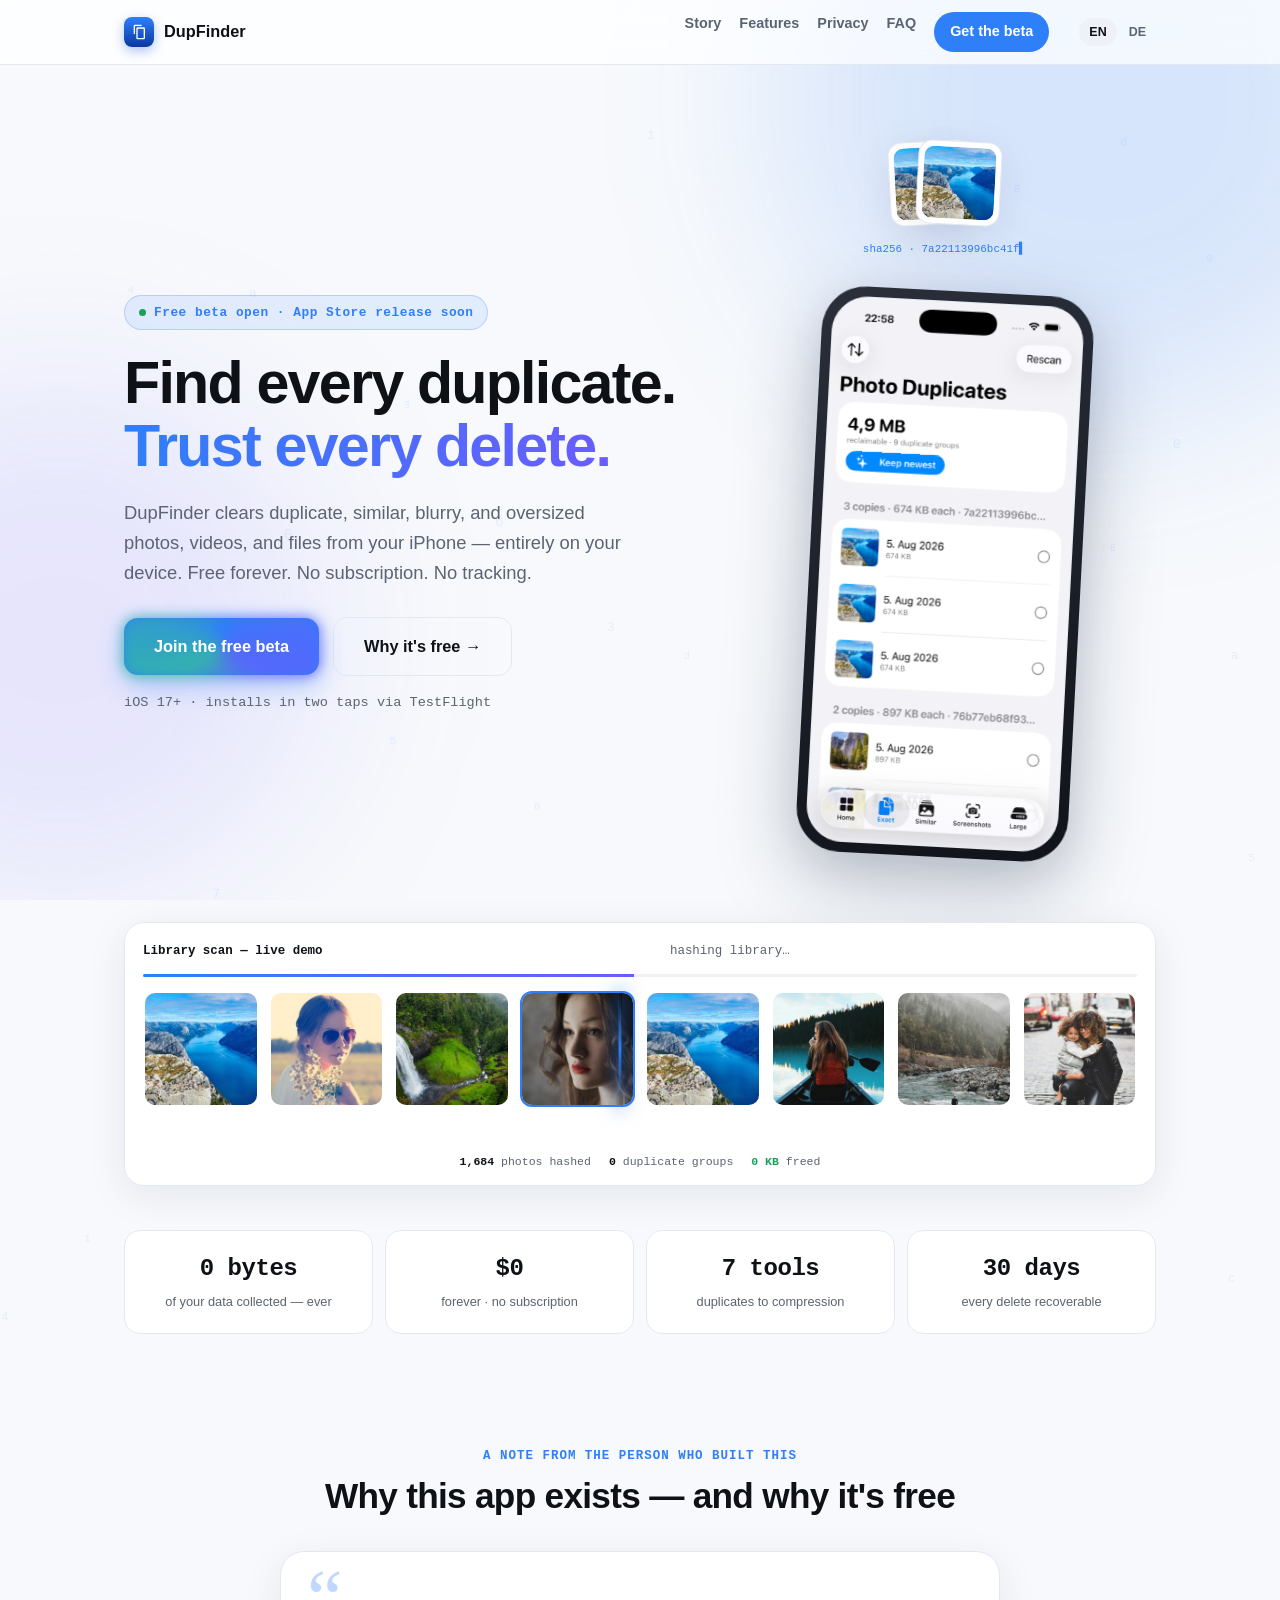
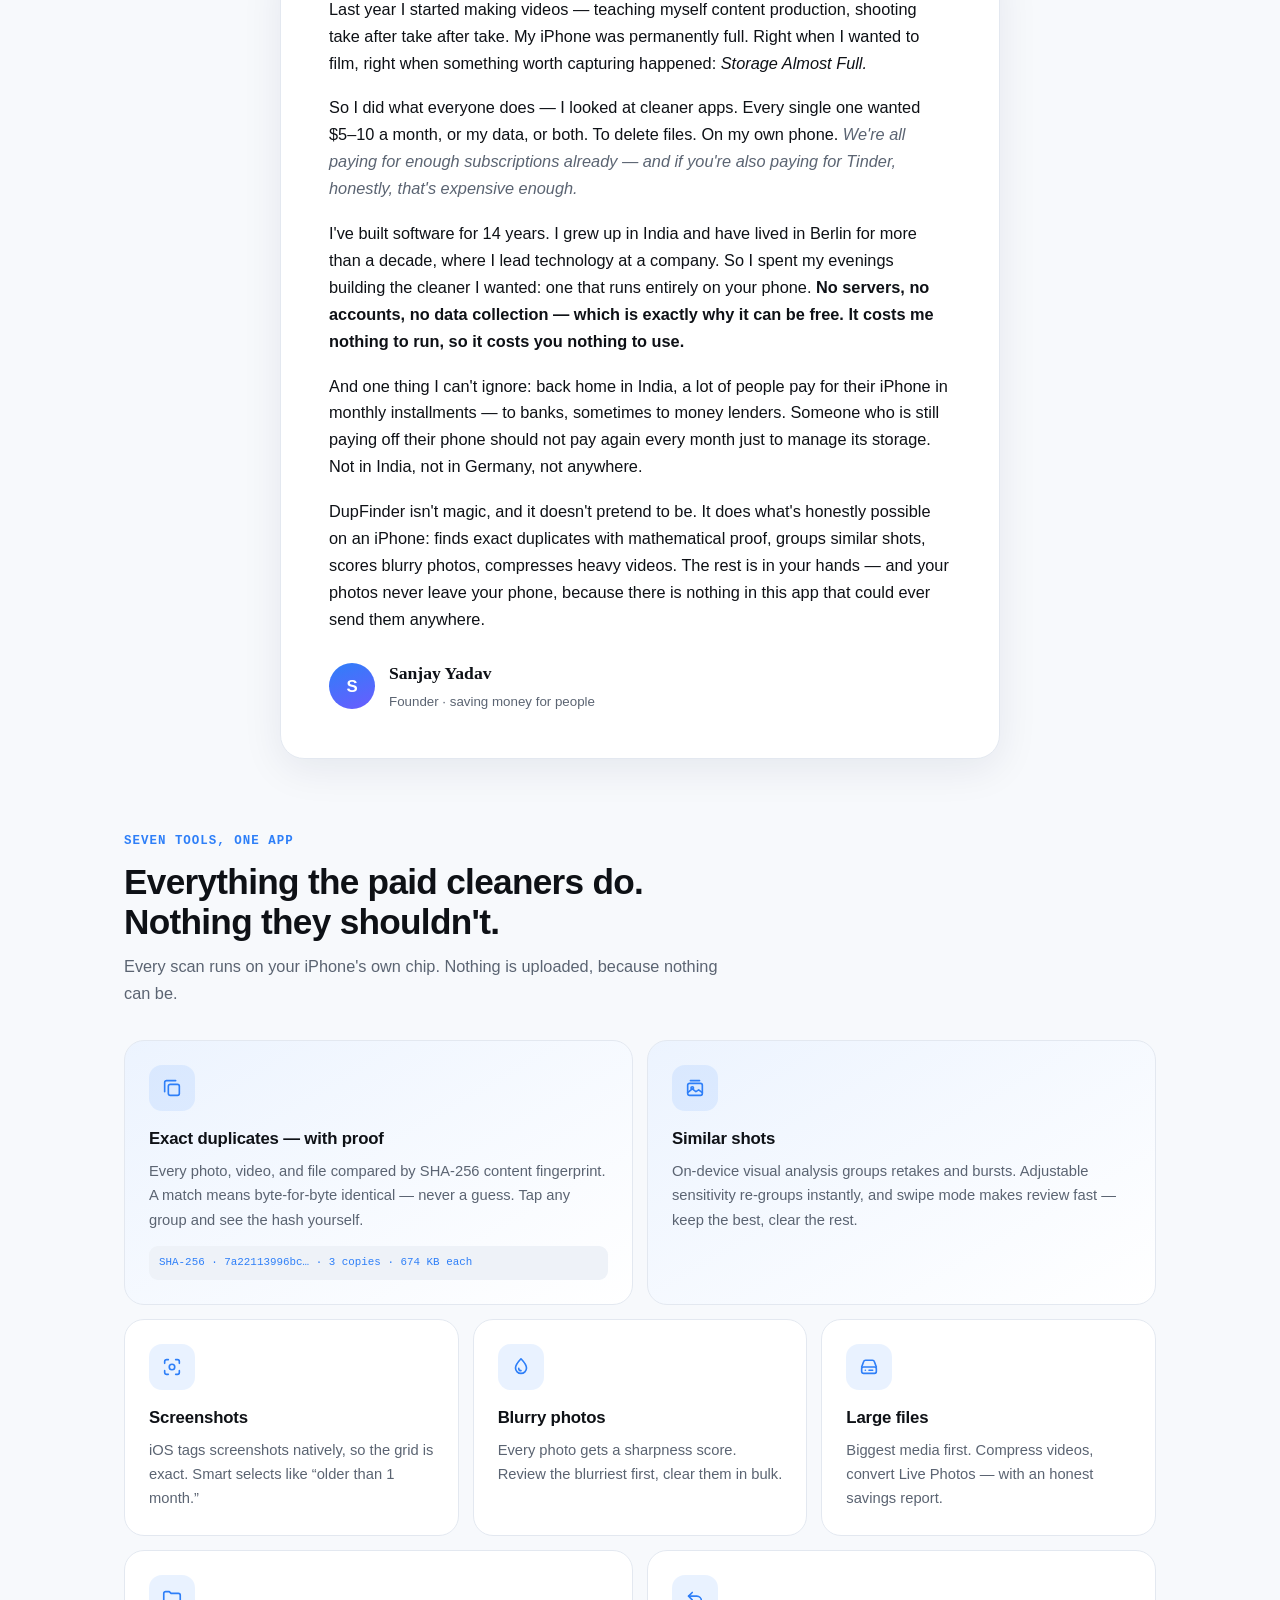
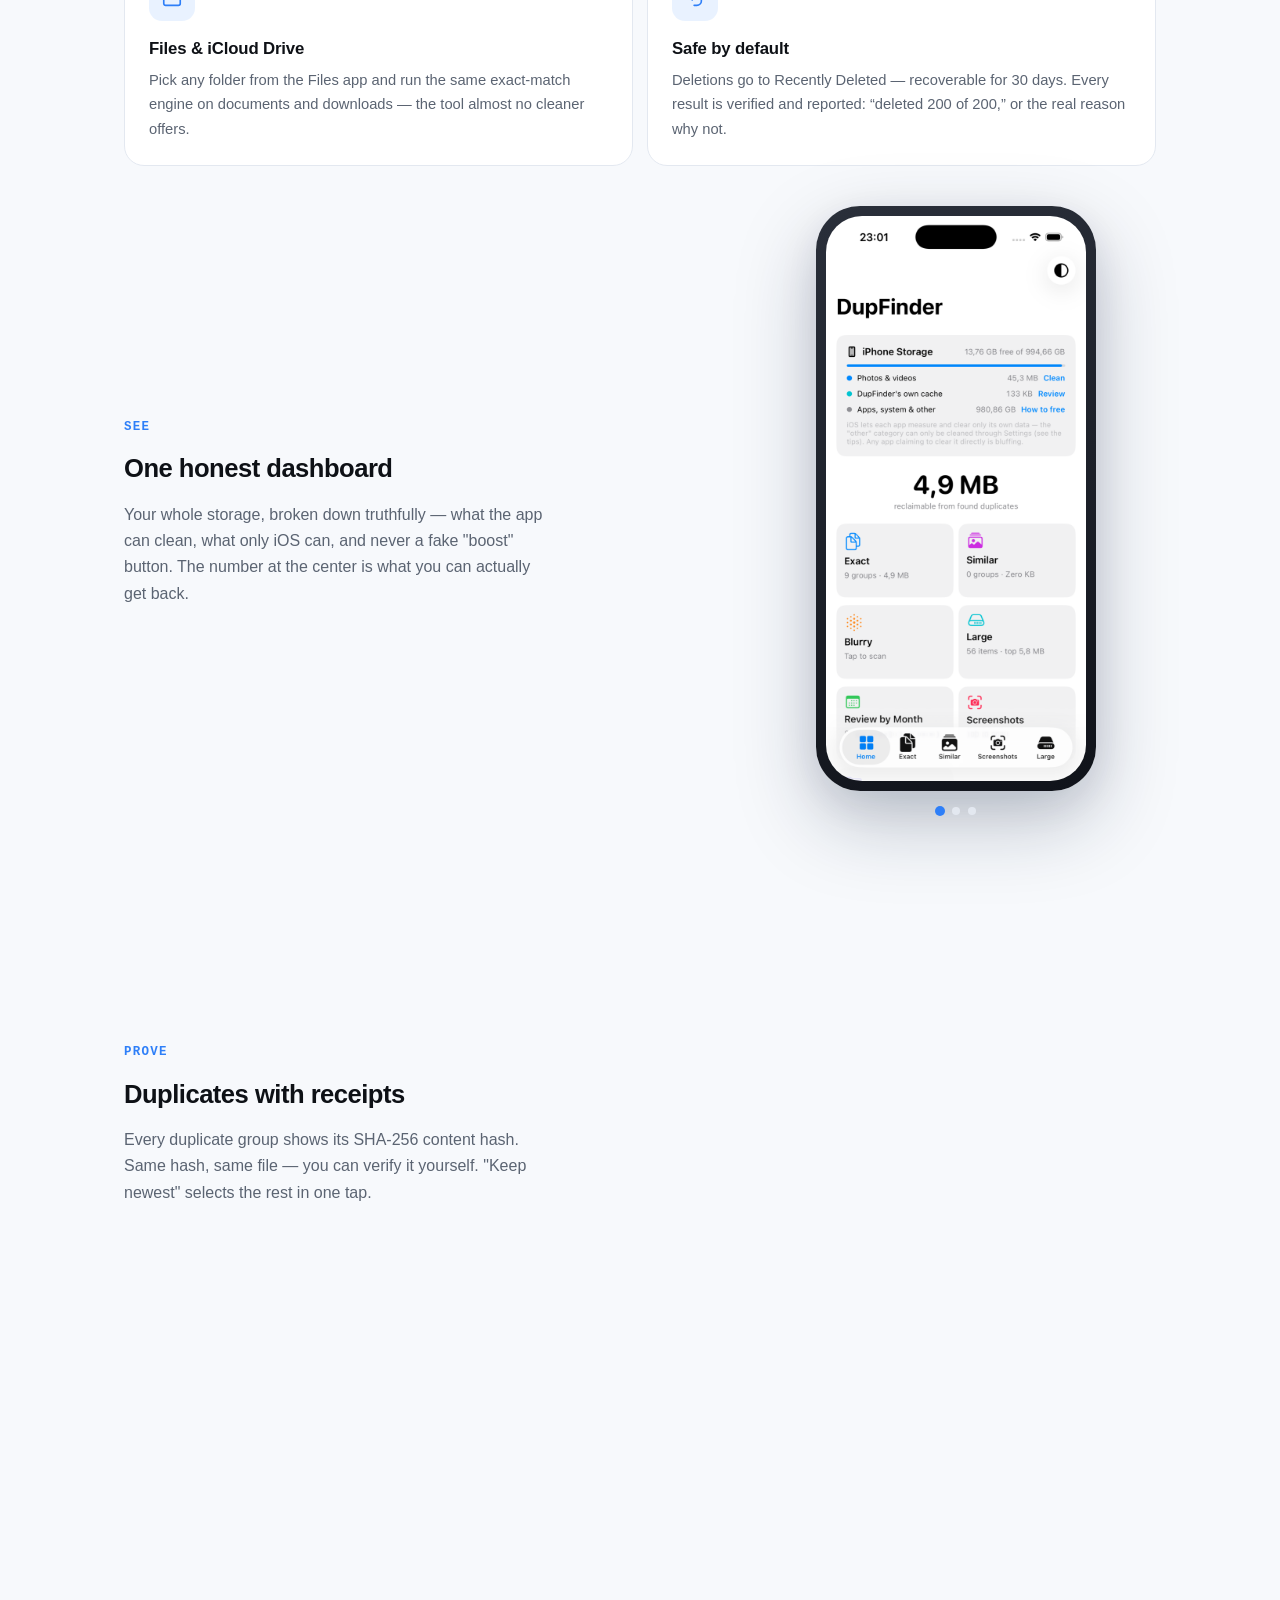
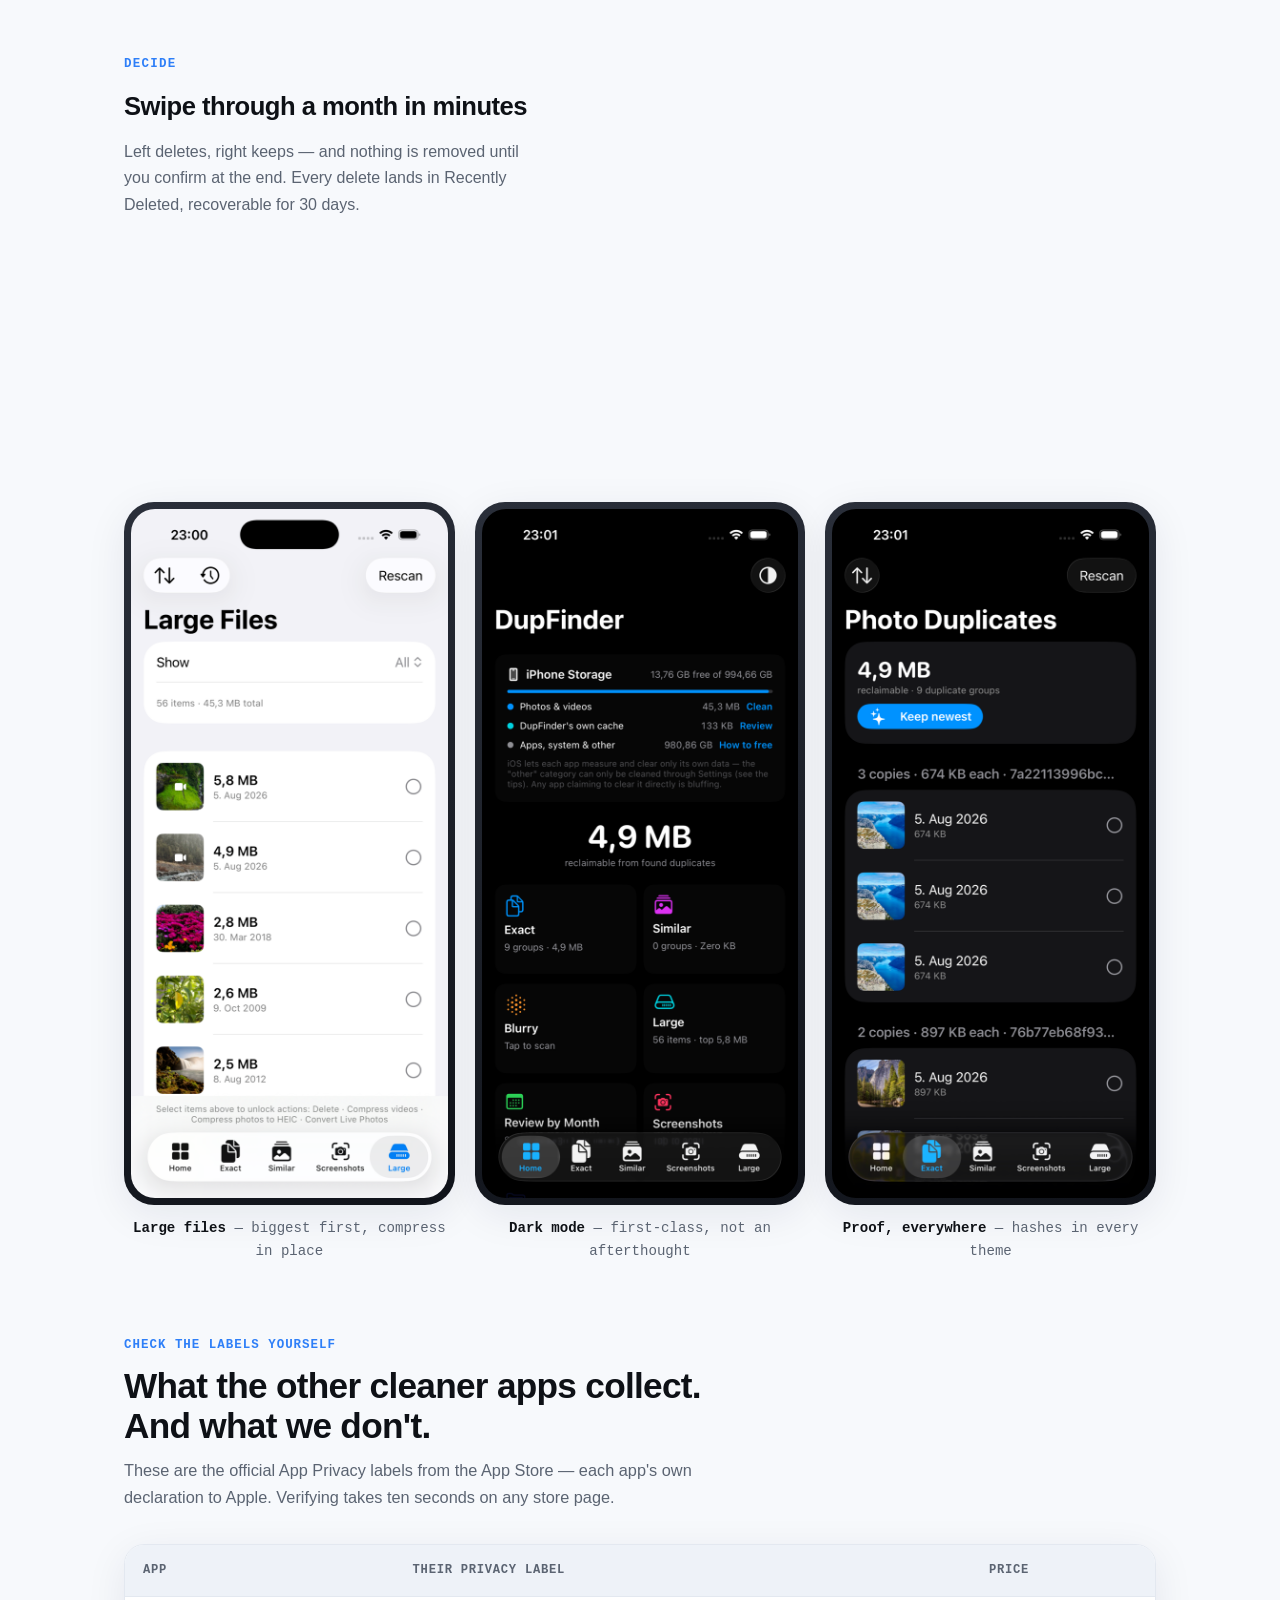
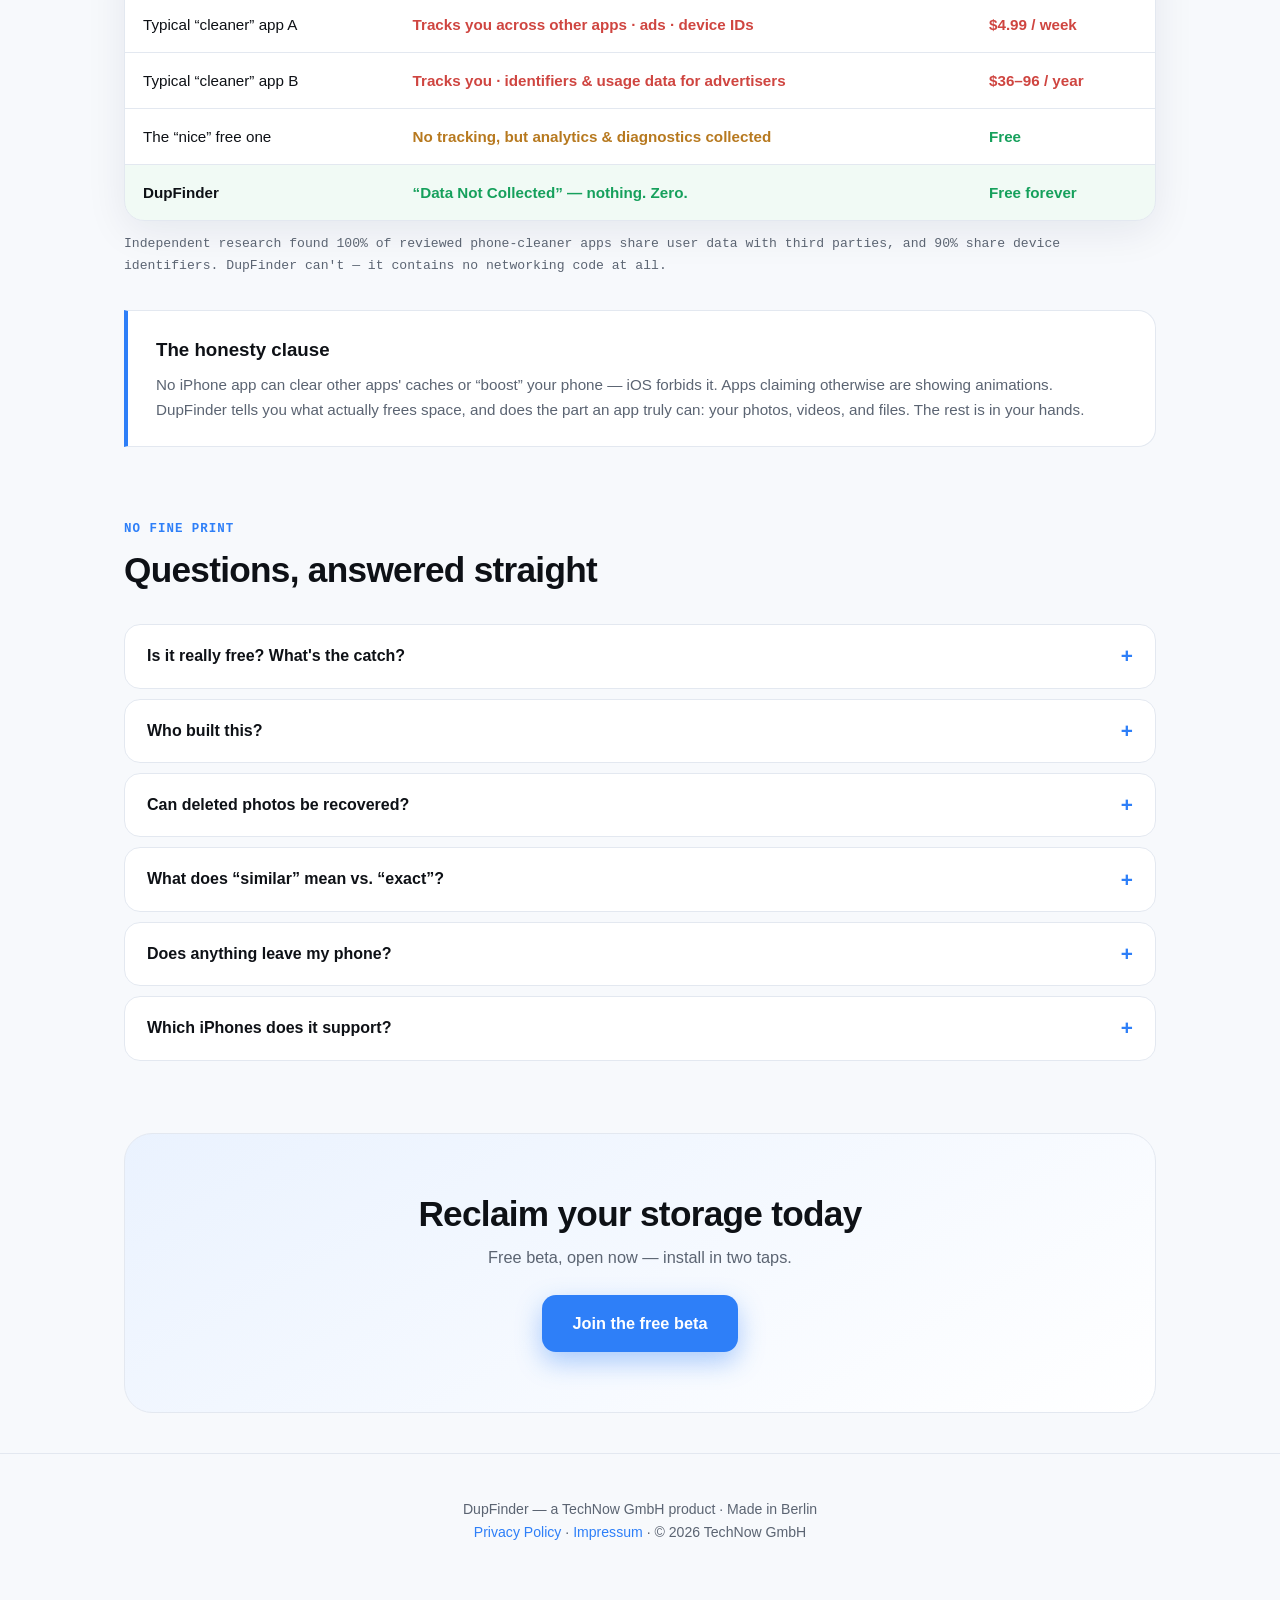
==== commit 35e1bf1a: "Rebrand under TechNow GmbH: privacy policy EN/DE, Impressum, founder attribution, getdupfinder.com U" ====
--- a/index.html
+++ b/index.html
@@ -5,8 +5,8 @@
 <meta name="viewport" content="width=device-width, initial-scale=1">
 <title>DupFinder — Find every duplicate. Trust every delete.</title>
 <meta name="description" content="DupFinder finds duplicate, similar, blurry, and oversized photos, videos, and files on your iPhone — entirely on-device. Free forever. No subscription. No tracking. No uploads. Ever.">
-<link rel="alternate" hreflang="de" href="https://sanjay04yadav.github.io/dupfinder/de/">
-<link rel="alternate" hreflang="en" href="https://sanjay04yadav.github.io/dupfinder/">
+<link rel="alternate" hreflang="de" href="https://getdupfinder.com/de/">
+<link rel="alternate" hreflang="en" href="https://getdupfinder.com/">
 <link rel="stylesheet" href="style.css">
 <script>
   (function () {
@@ -127,7 +127,7 @@
       <p>DupFinder isn't magic, and it doesn't pretend to be. It does what's honestly possible on an iPhone: finds exact duplicates with mathematical proof, groups similar shots, scores blurry photos, compresses heavy videos. The rest is in your hands — and your photos never leave your phone, because there is nothing in this app that could ever send them anywhere.</p>
       <div class="sig">
         <span class="ava">S</span>
-        <span><b>Sanjay</b><small>Engineer · Berlin, via India</small></span>
+        <span><b>Sanjay Yadav</b><small>Founder · saving money for people</small></span>
       </div>
     </div>
   </div>
@@ -260,7 +260,7 @@
     <p class="lead"></p>
     <div class="reveal">
       <details><summary>Is it really free? What's the catch?</summary><p>Free forever, no catch — and here's why that's believable: the app has no servers, no cloud, no compute costs. Everything runs on your phone, so there is nothing for anyone to pay for. It cost a few weeks of one engineer's work, and that's already paid.</p></details>
-      <details><summary>Who built this?</summary><p>One engineer — Sanjay, 14 years in tech, grew up in India, based in Berlin for over a decade. Not an anonymous app studio: a person with a name, who uses the app on his own phone every week.</p></details>
+      <details><summary>Who built this?</summary><p>Sanjay Yadav — founder, 14 years in tech, grew up in India, based in Berlin for over a decade. DupFinder is a product of TechNow GmbH, Berlin — but it began as one person’s evenings, and he still uses it on his own phone every week.</p></details>
       <details><summary>Can deleted photos be recovered?</summary><p>Yes — every deletion goes through iOS's own confirmation and lands in Recently Deleted, where it's recoverable for about 30 days.</p></details>
       <details><summary>What does “similar” mean vs. “exact”?</summary><p>Exact = identical file content, proven by SHA-256 hash. Similar = visually near-identical retakes and bursts found by on-device analysis — clearly separated in the app so you always know which is which.</p></details>
       <details><summary>Does anything leave my phone?</summary><p>No. The app has no networking code, so scanning, analysis, and deletion all happen on your device. There is nothing to opt out of because nothing is collected.</p></details>
@@ -277,8 +277,8 @@
 
 <footer>
   <div class="wrap">
-    DupFinder · Made in Berlin · <a href="https://sanjay04yadav.github.io/dupfinder-privacy/">Privacy Policy</a> · <a href="impressum.html">Impressum</a><br>
-    © 2026 Sanjay Yadav
+    DupFinder — a TechNow GmbH product · Made in Berlin<br>
+    <a href="privacy.html">Privacy Policy</a> · <a href="impressum.html">Impressum</a> · © 2026 TechNow GmbH
   </div>
 </footer>
 
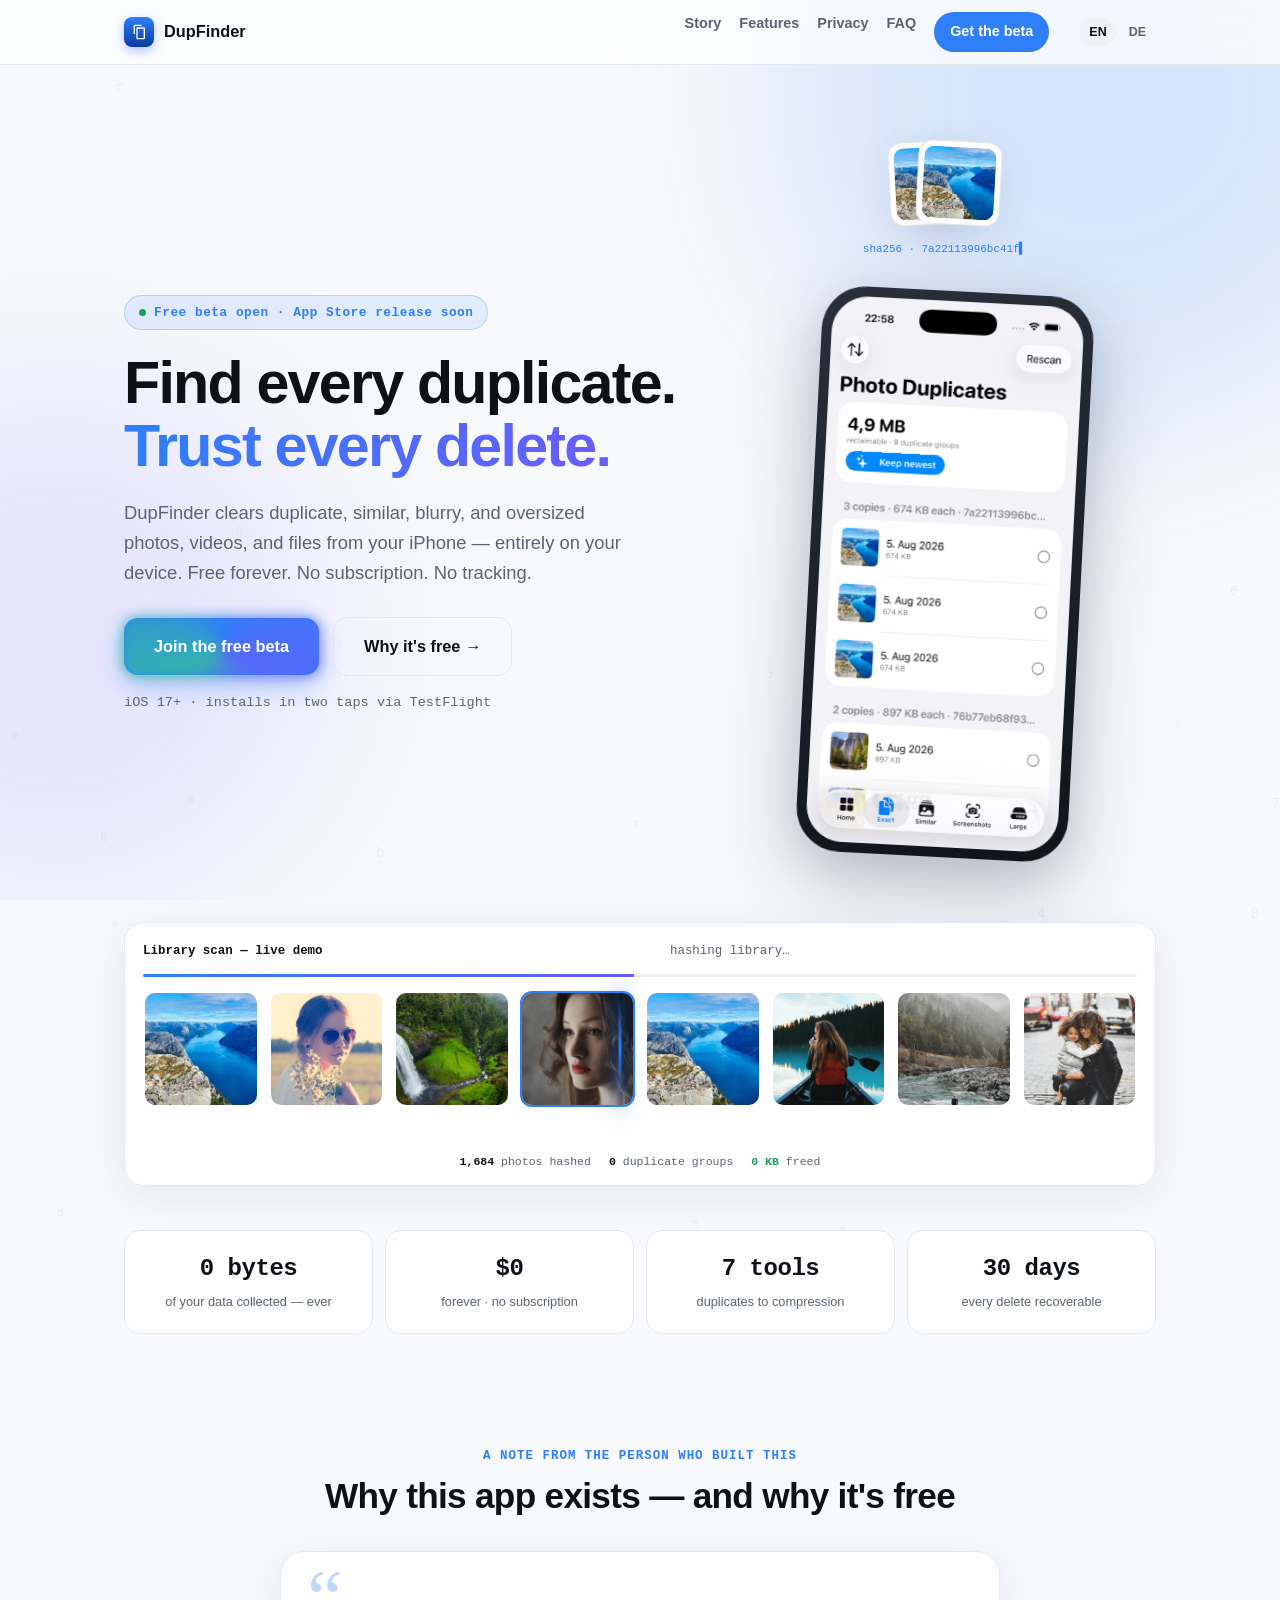
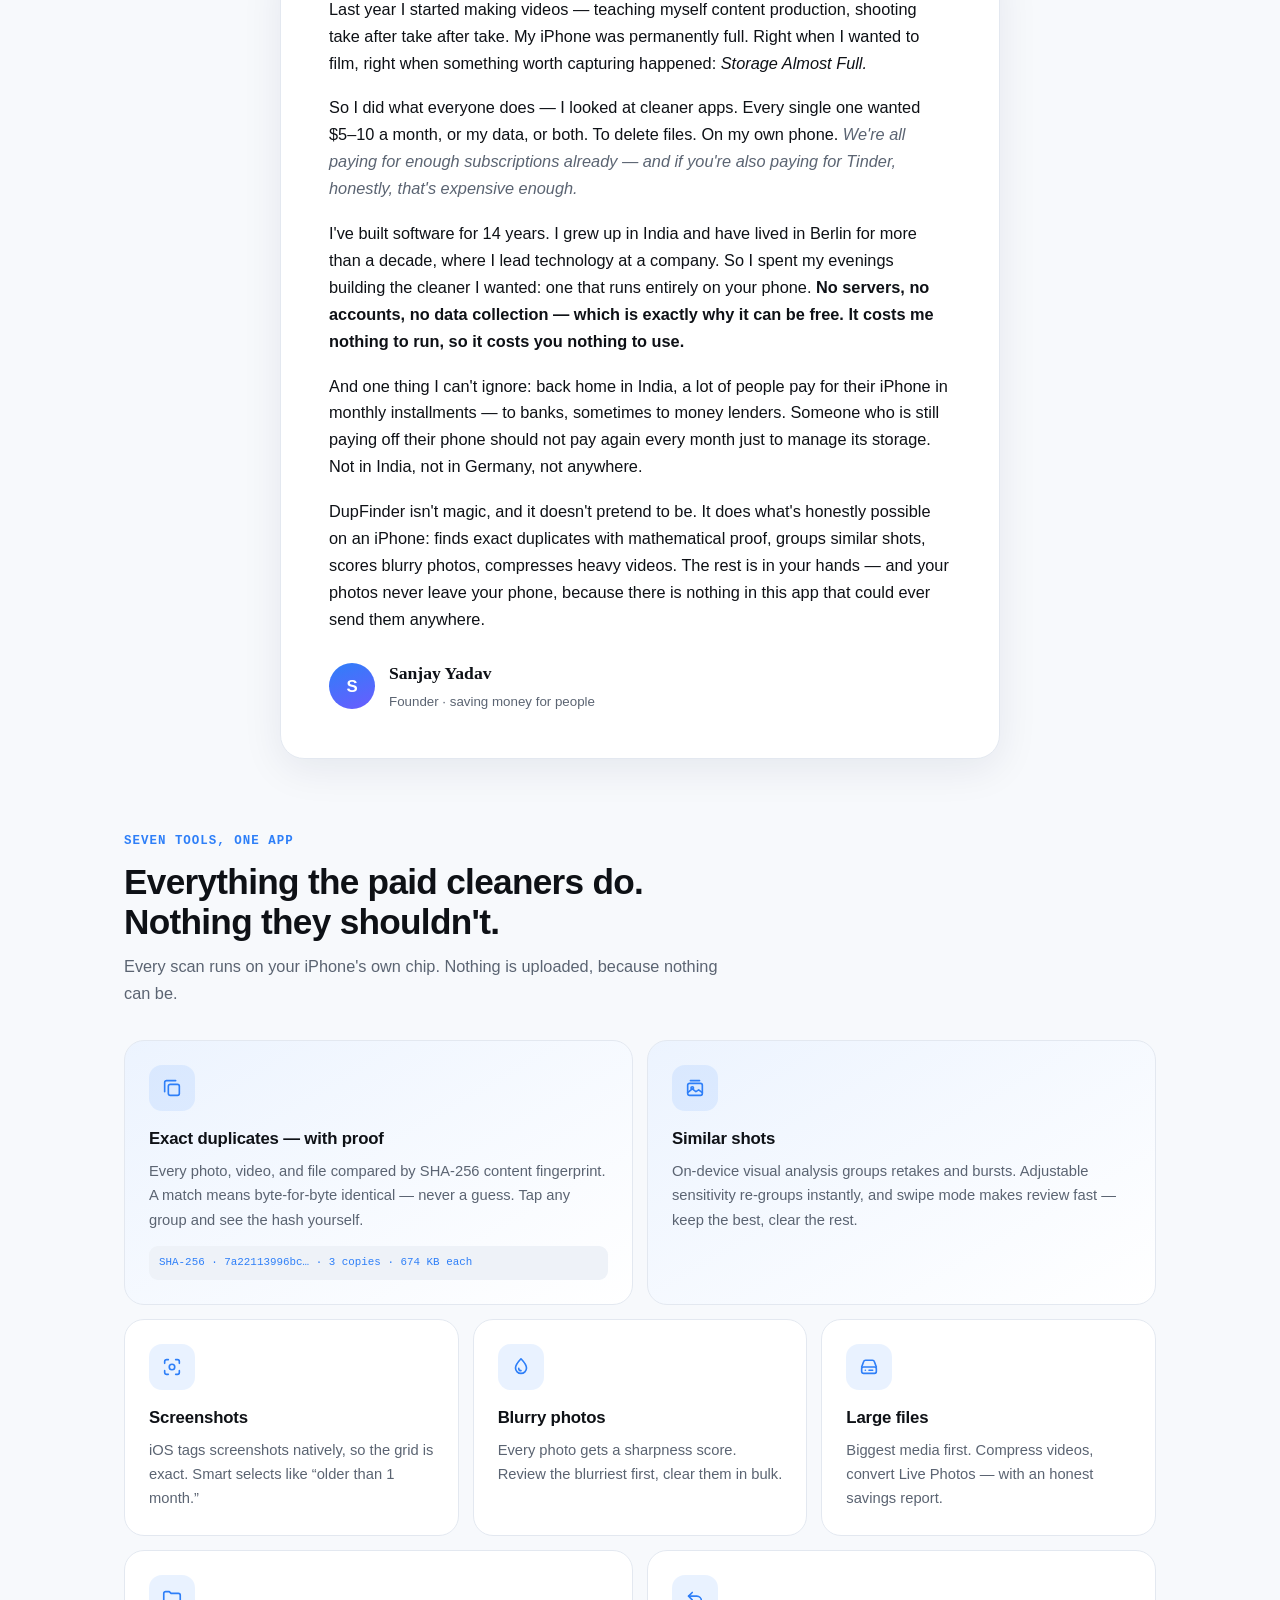
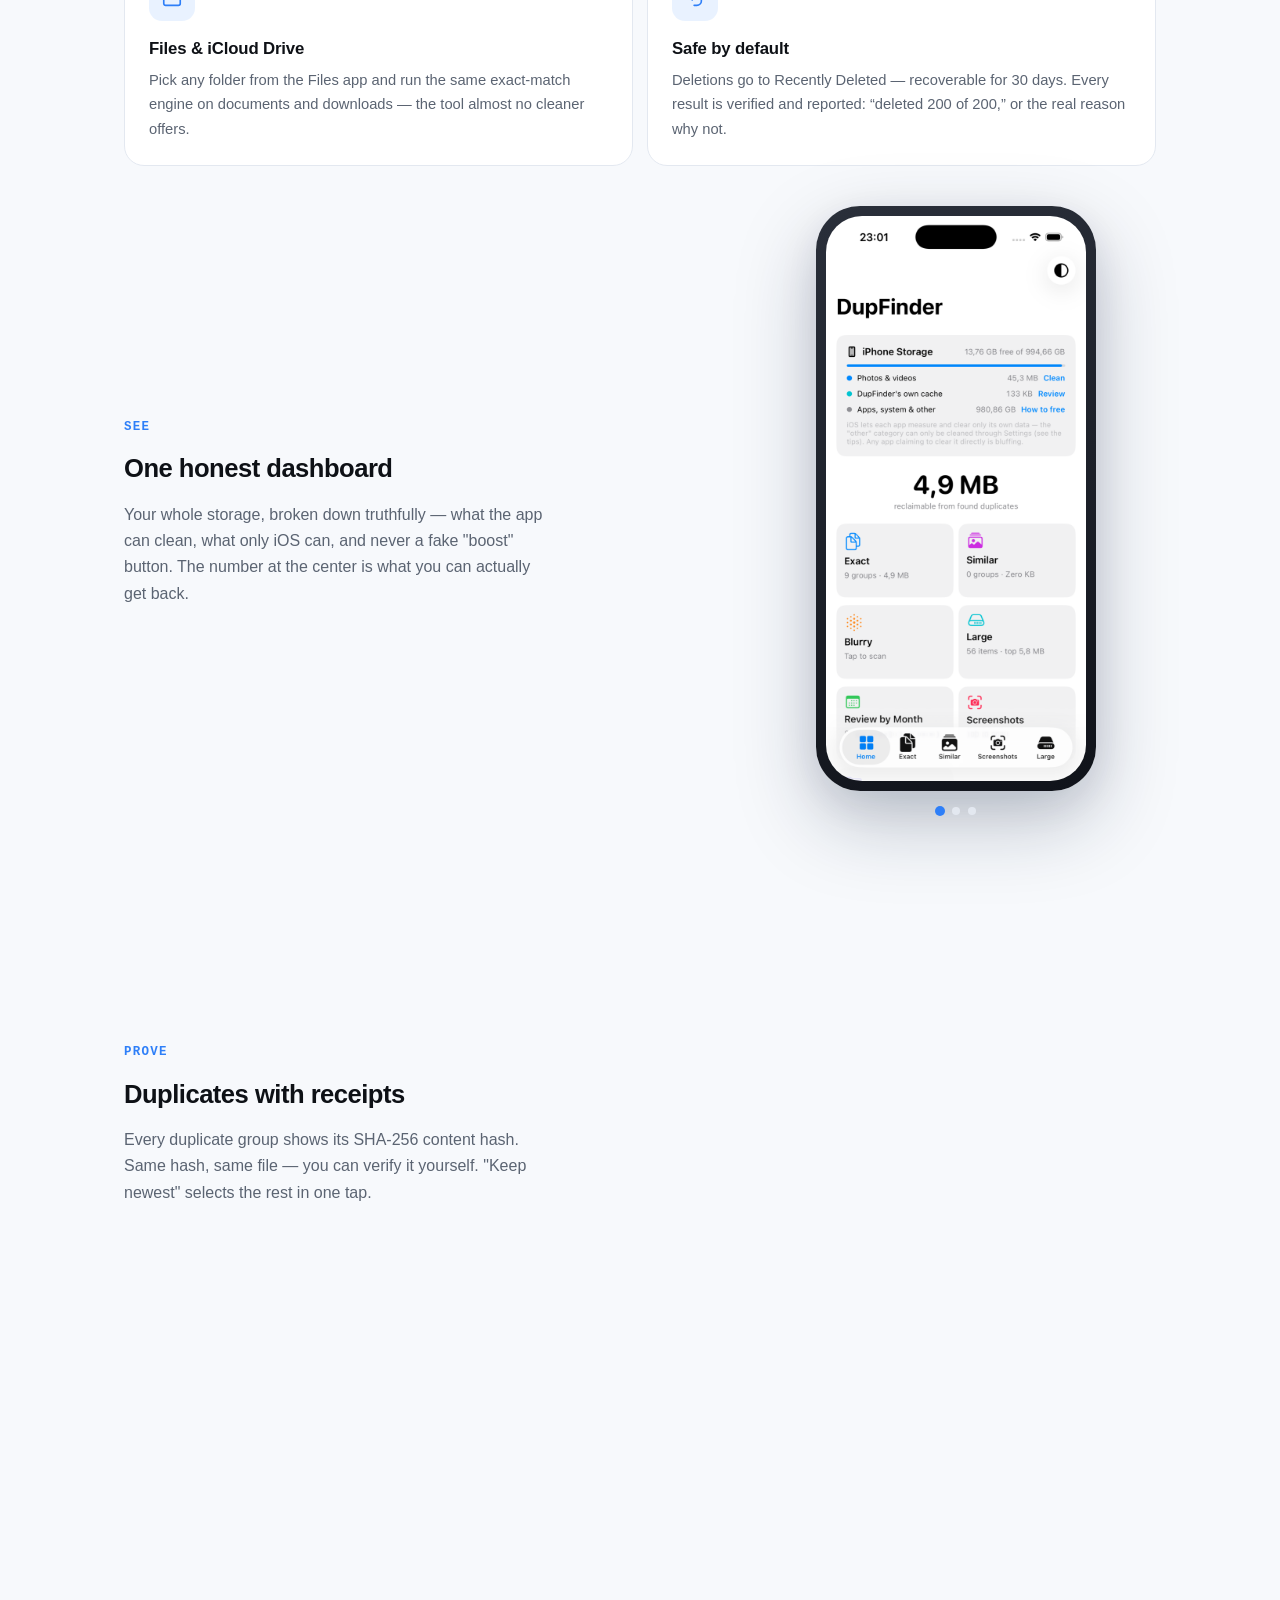
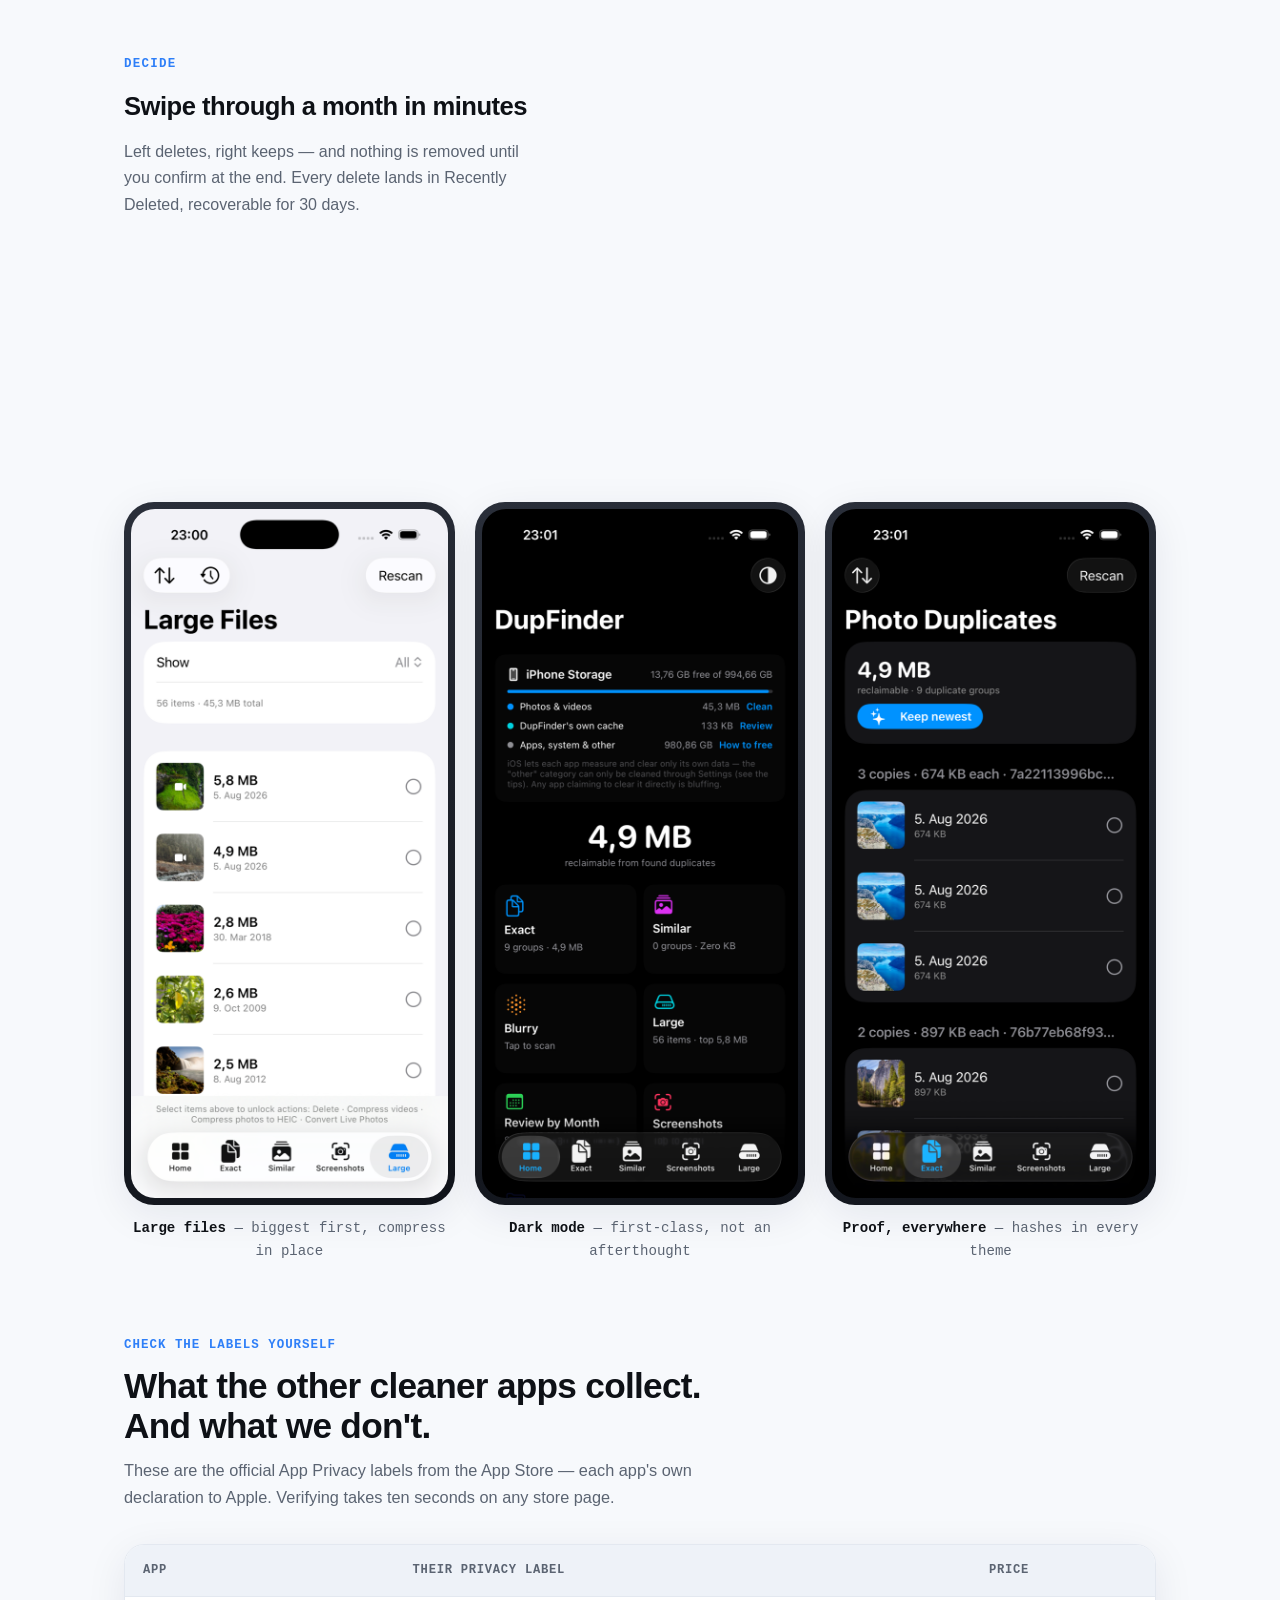
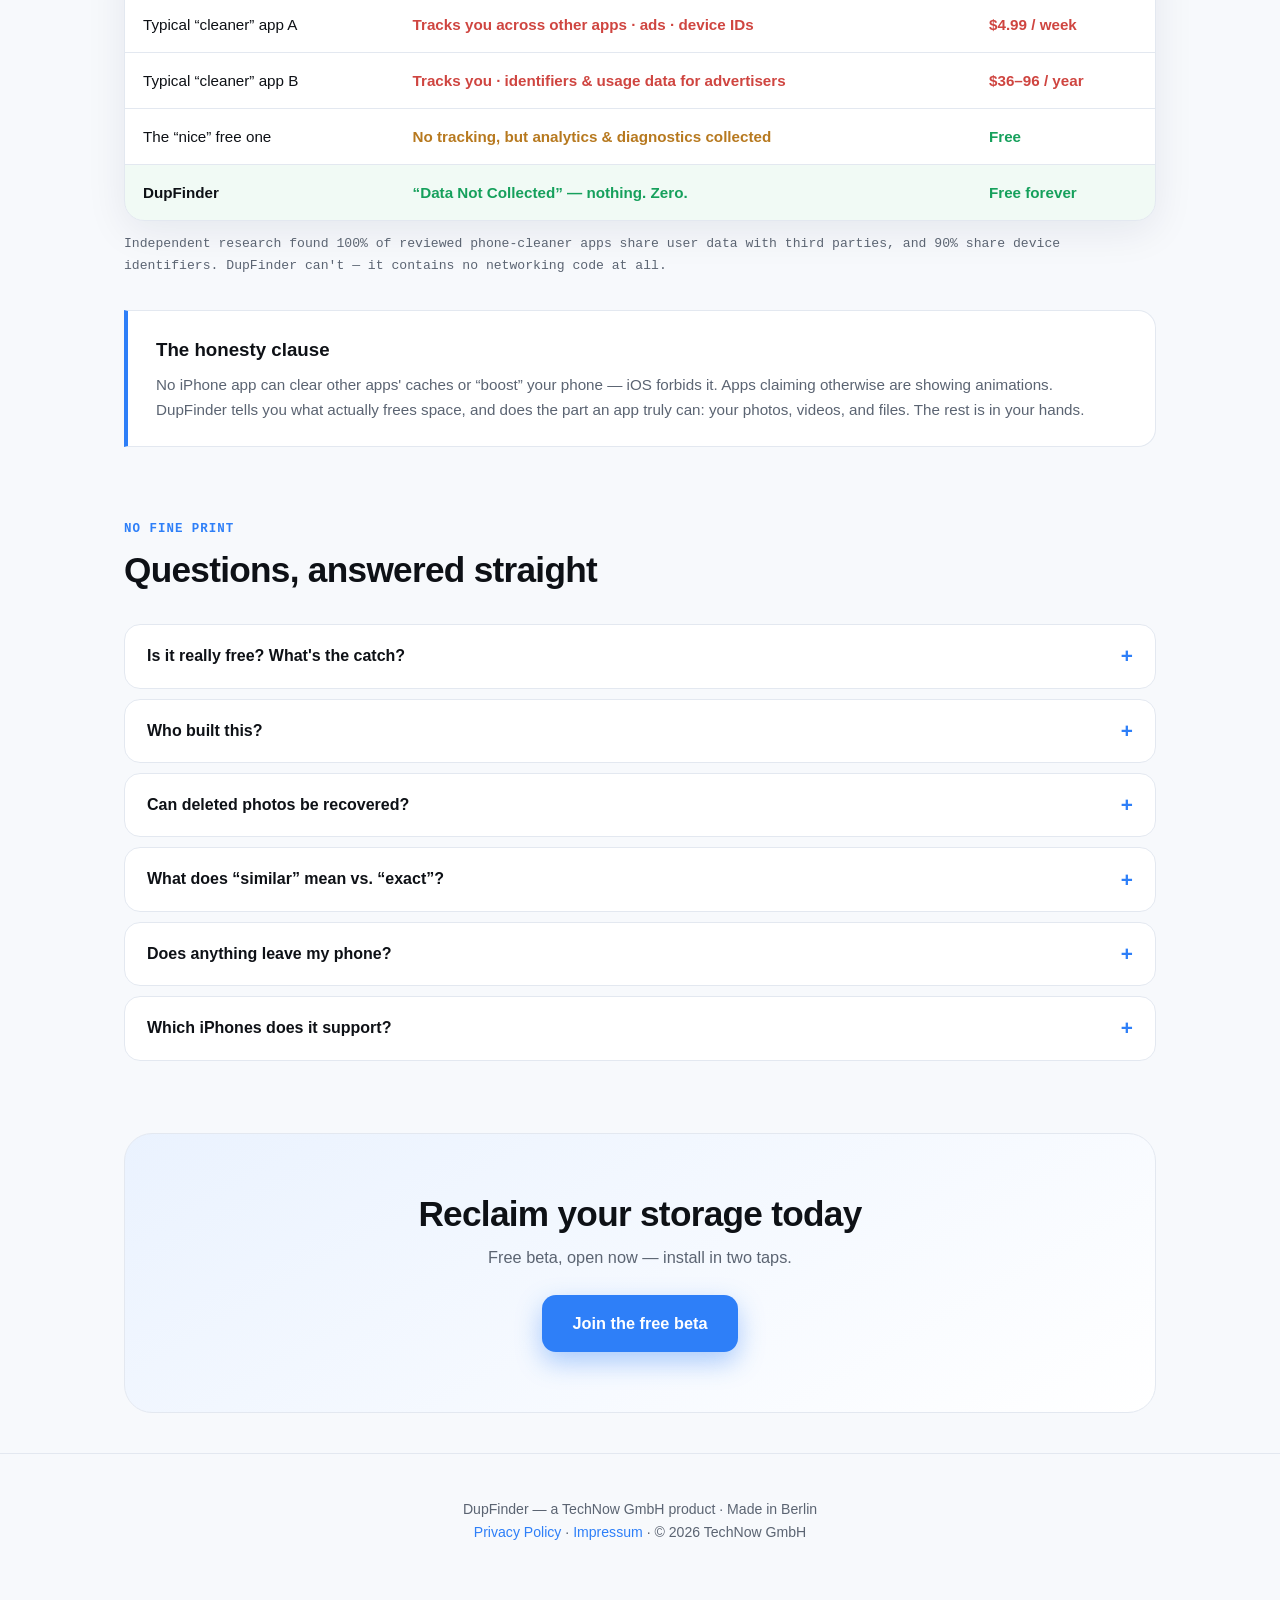
==== commit 60dbbe1b: "Add og/social cards, favicons, robots+sitemap, branded 404, photo credits" ====
--- a/index.html
+++ b/index.html
@@ -7,6 +7,23 @@
 <meta name="description" content="DupFinder finds duplicate, similar, blurry, and oversized photos, videos, and files on your iPhone — entirely on-device. Free forever. No subscription. No tracking. No uploads. Ever.">
 <link rel="alternate" hreflang="de" href="https://getdupfinder.com/de/">
 <link rel="alternate" hreflang="en" href="https://getdupfinder.com/">
+<link rel="canonical" href="https://getdupfinder.com/">
+<meta property="og:type" content="website">
+<meta property="og:site_name" content="DupFinder">
+<meta property="og:title" content="DupFinder — Find every duplicate. Trust every delete.">
+<meta property="og:description" content="Free forever. No subscription. No tracking. The iPhone cleaner that proves every duplicate with SHA-256 — and collects 0 bytes of your data.">
+<meta property="og:url" content="https://getdupfinder.com/">
+<meta property="og:image" content="https://getdupfinder.com/assets/og.png">
+<meta property="og:image:width" content="1200">
+<meta property="og:image:height" content="630">
+<meta property="og:locale" content="en_US">
+<meta name="twitter:card" content="summary_large_image">
+<meta name="twitter:title" content="DupFinder — Find every duplicate. Trust every delete.">
+<meta name="twitter:description" content="Free forever. No subscription. No tracking. The iPhone cleaner that proves every duplicate with SHA-256 — and collects 0 bytes of your data.">
+<meta name="twitter:image" content="https://getdupfinder.com/assets/og.png">
+<link rel="icon" type="image/png" sizes="32x32" href="assets/favicon-32.png">
+<link rel="icon" type="image/png" sizes="192x192" href="assets/favicon-192.png">
+<link rel="apple-touch-icon" href="assets/apple-touch-icon.png">
 <link rel="stylesheet" href="style.css">
 <script>
   (function () {
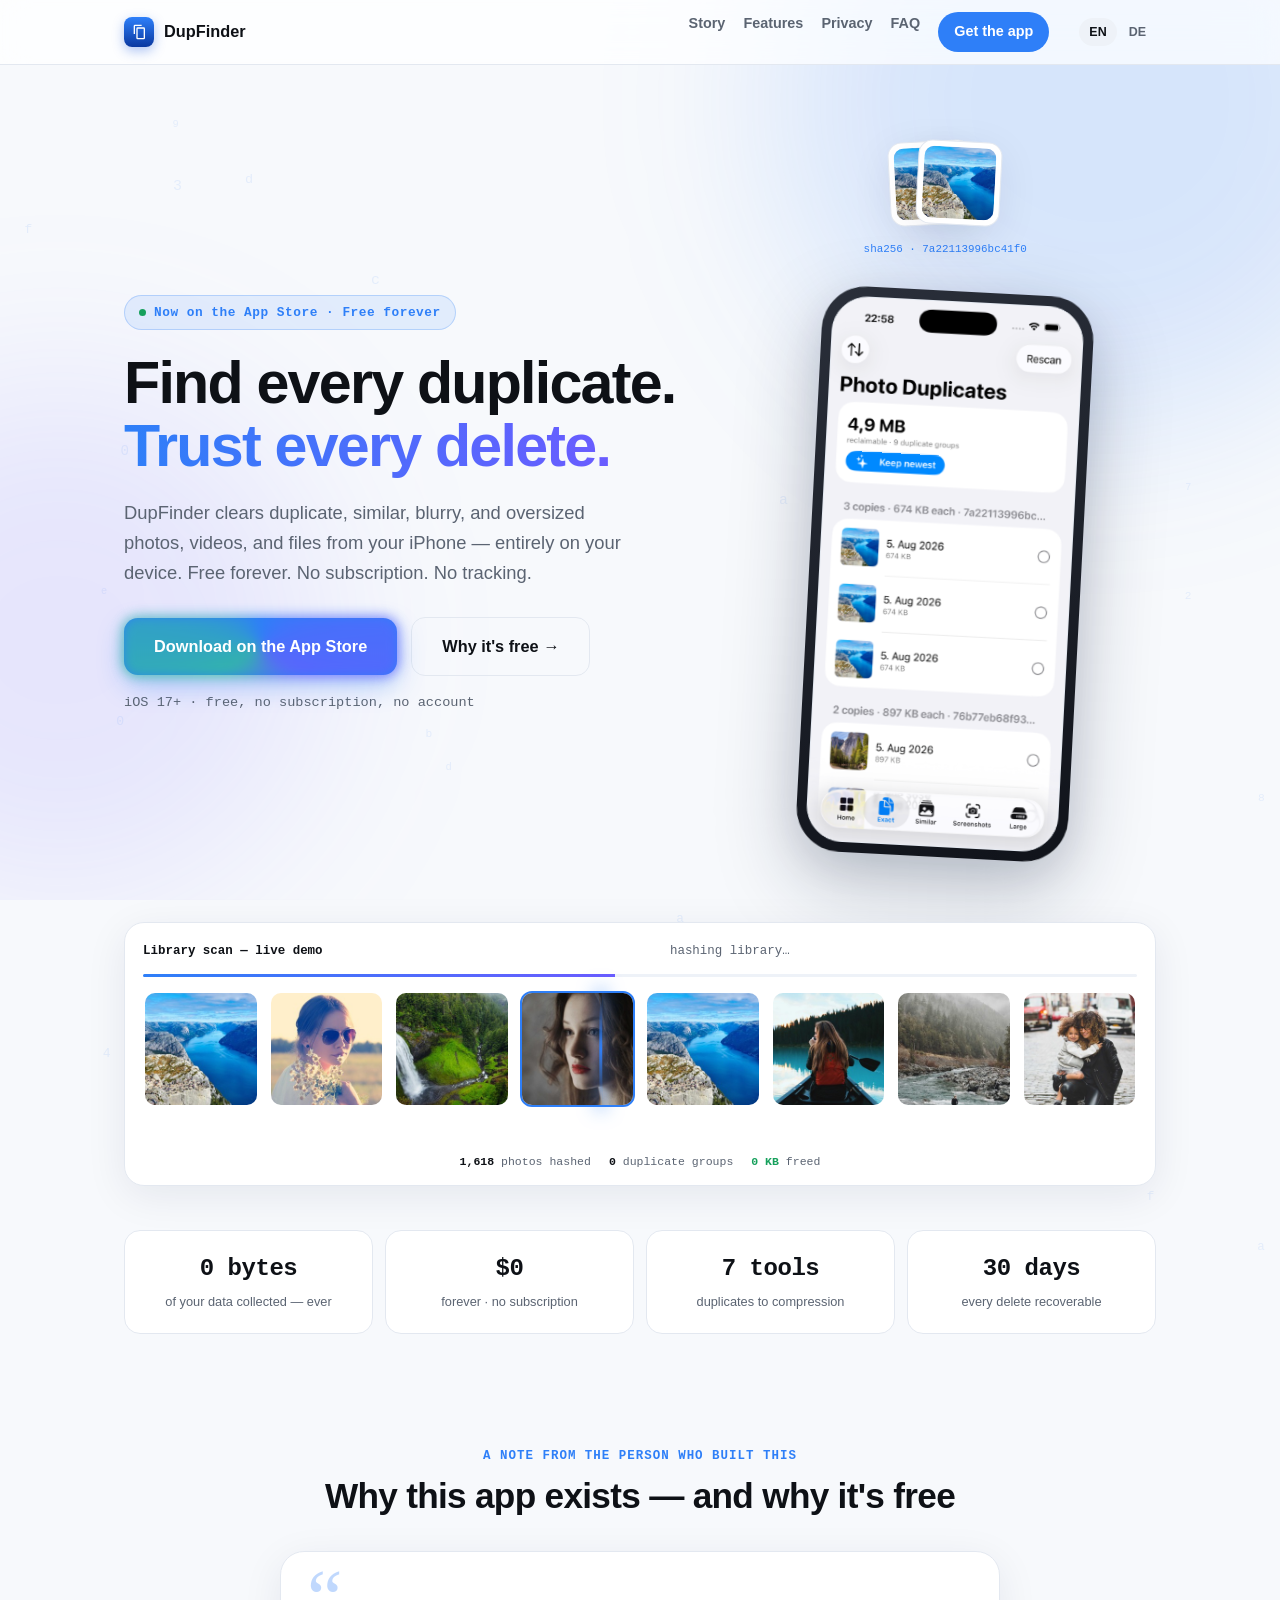
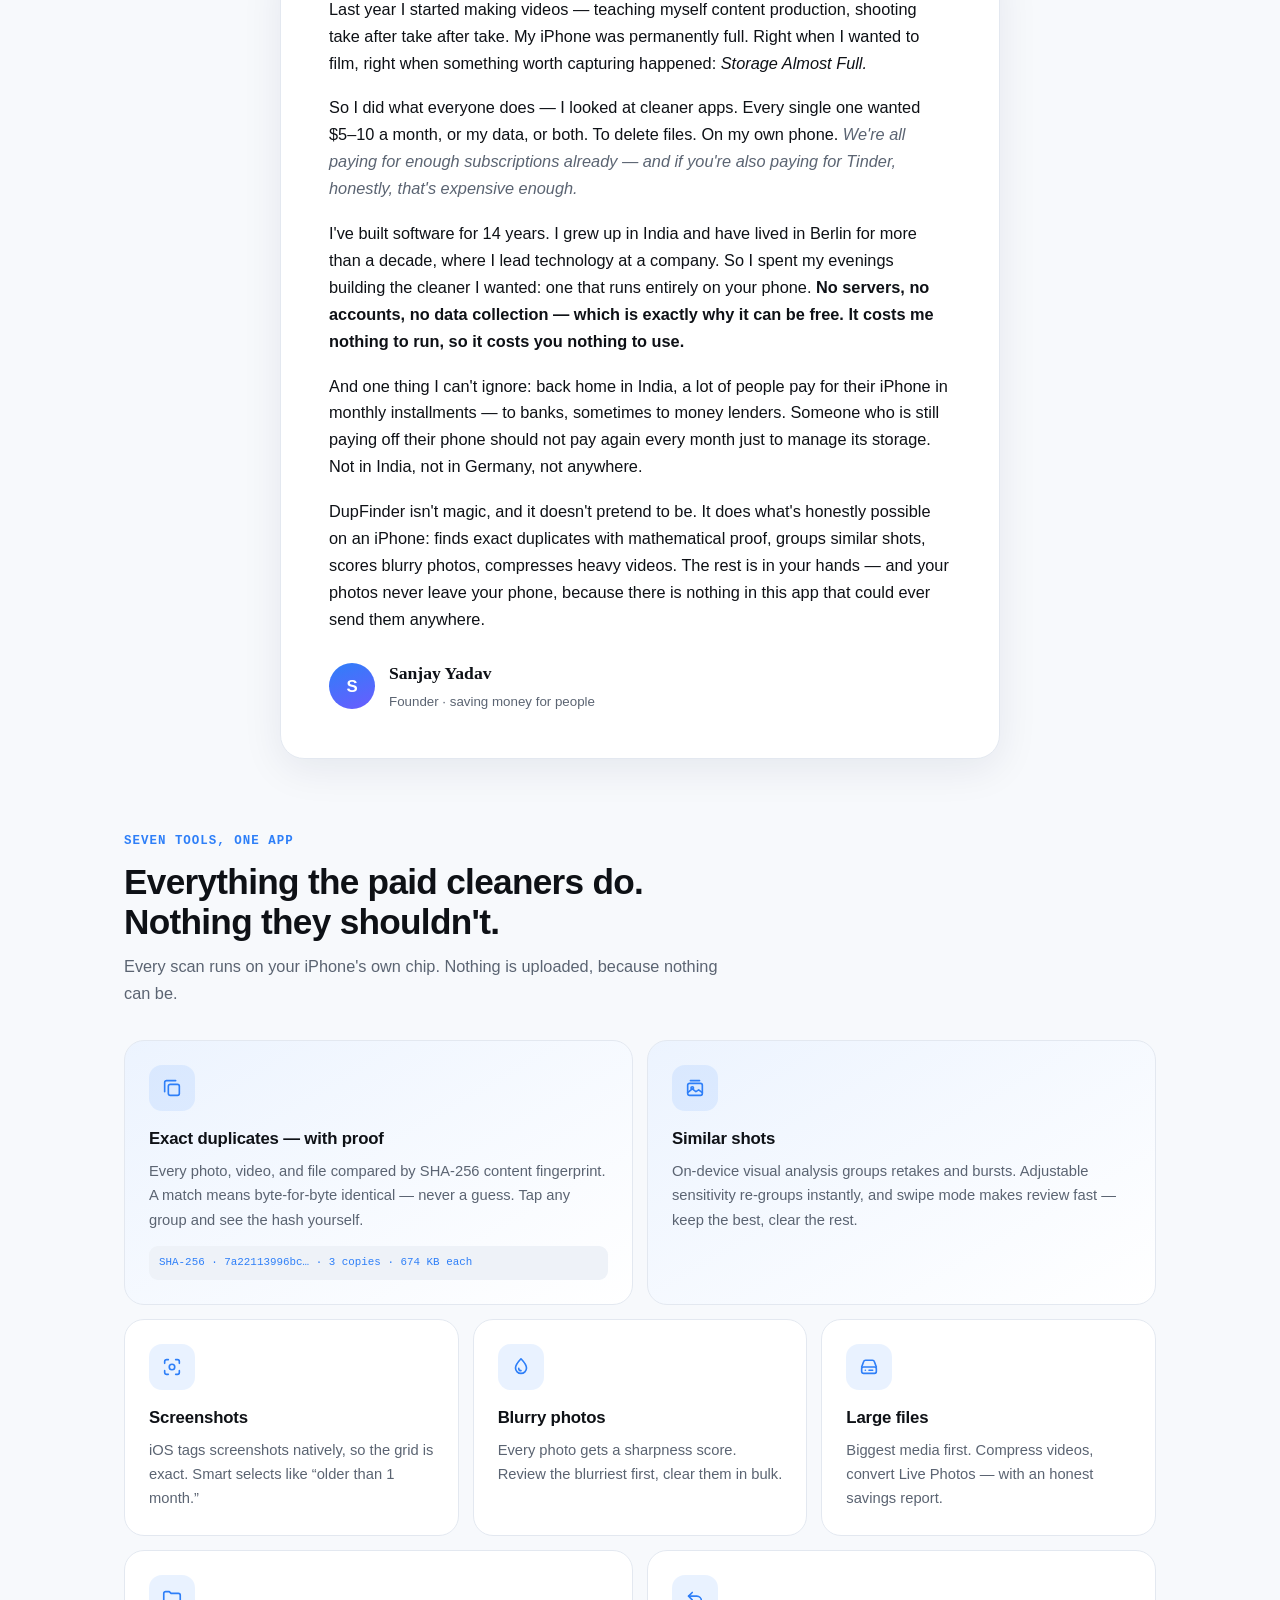
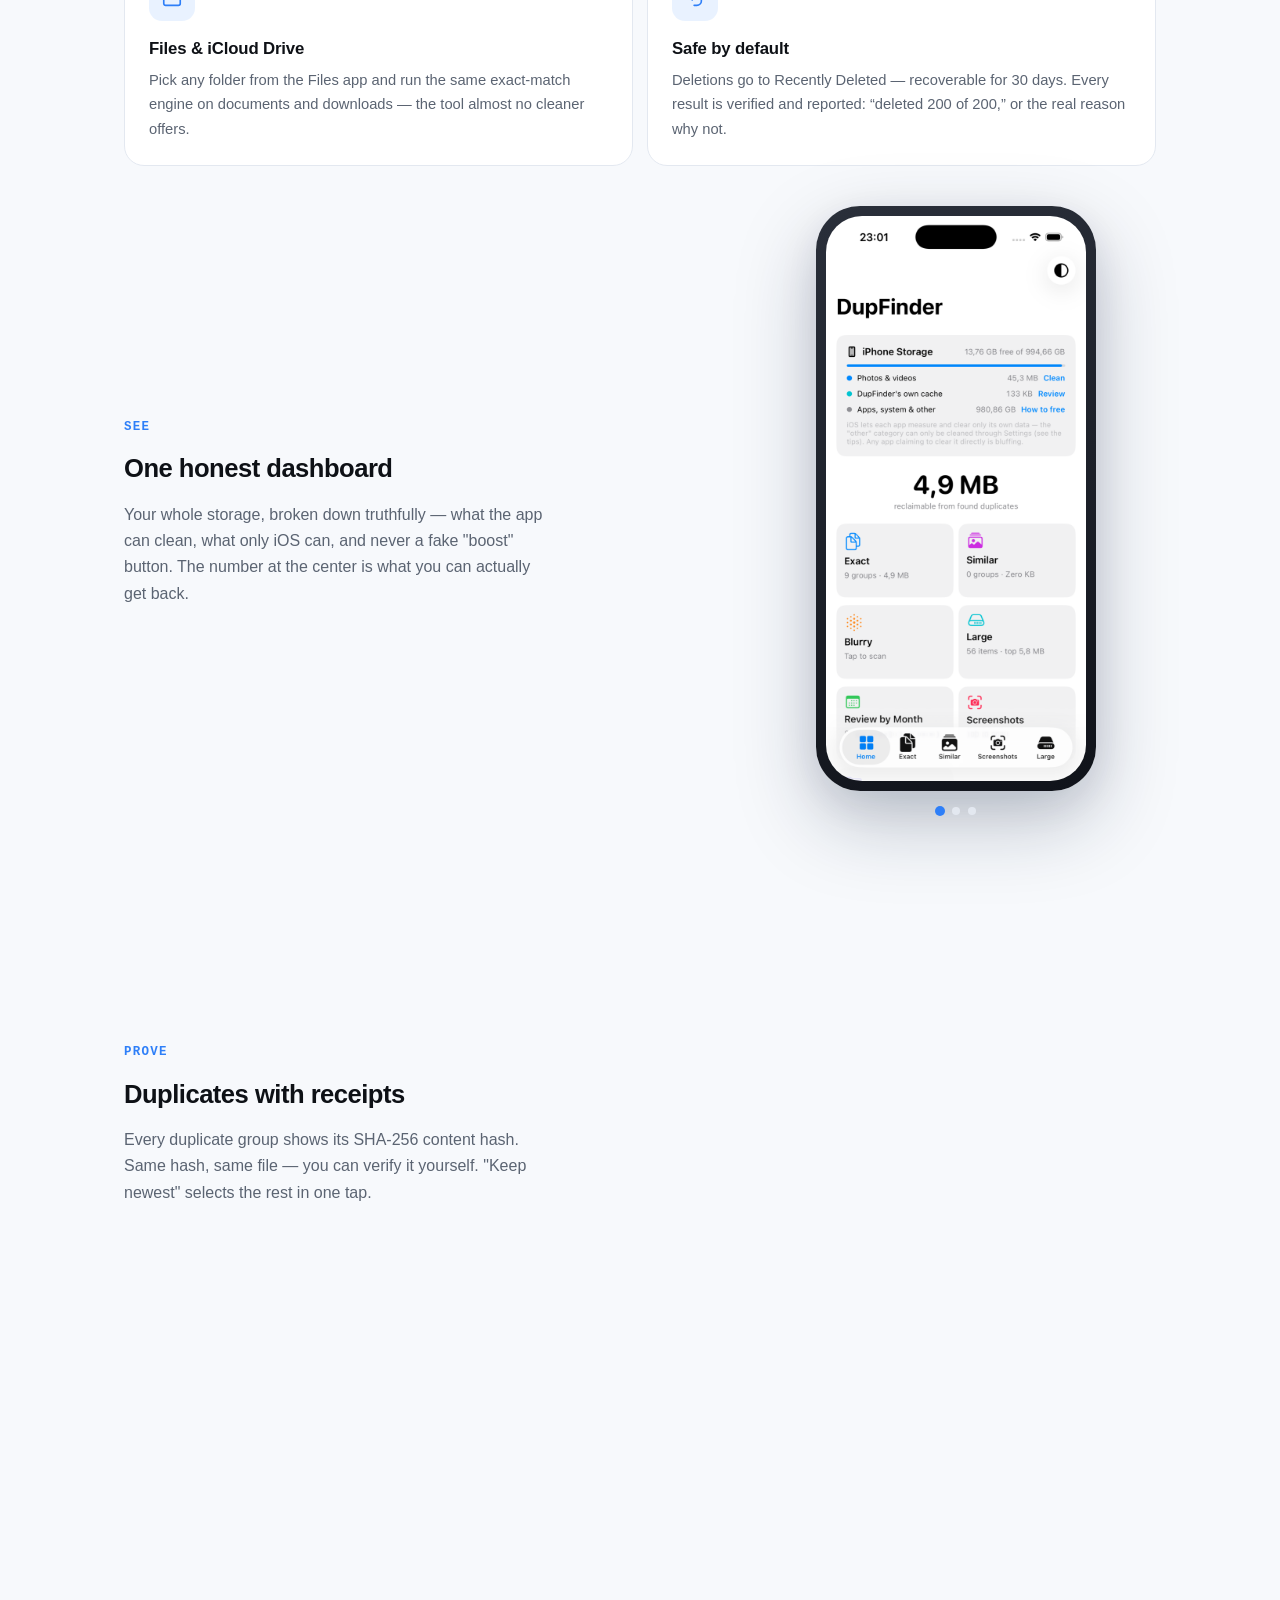
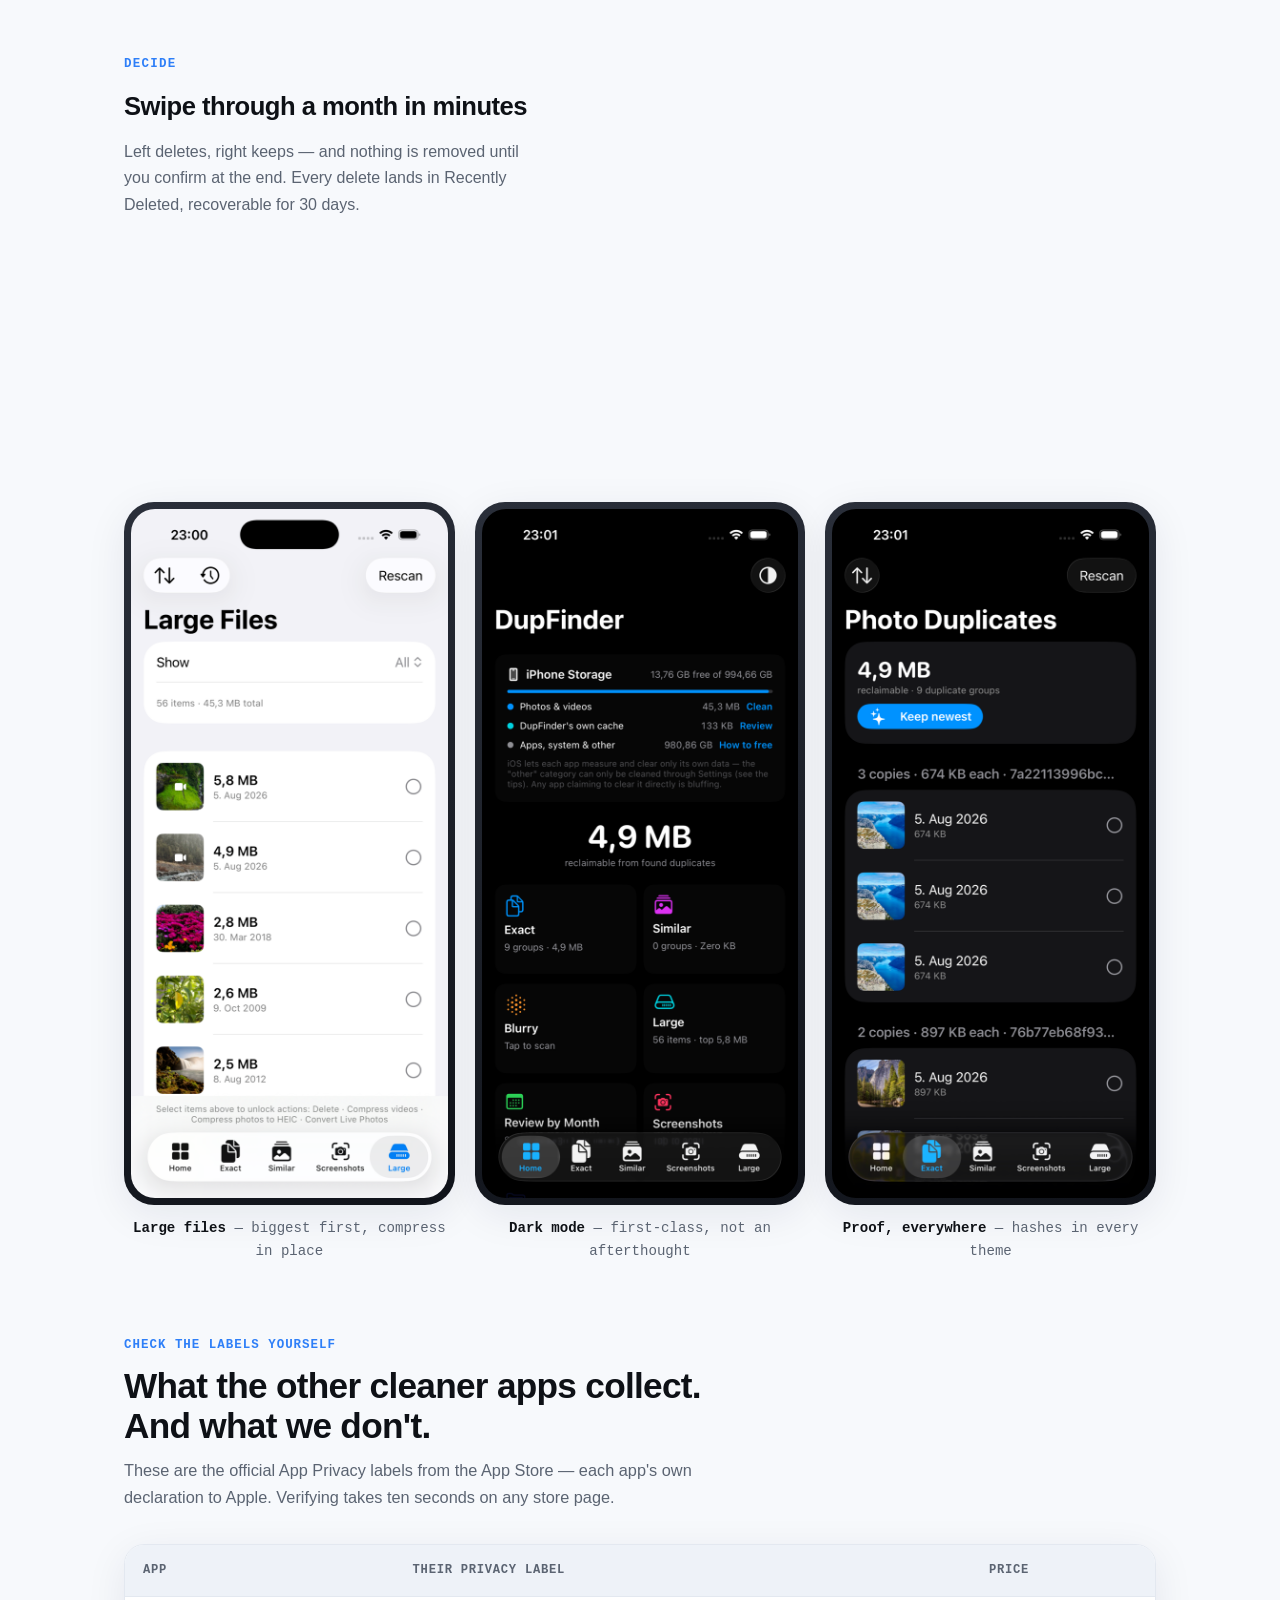
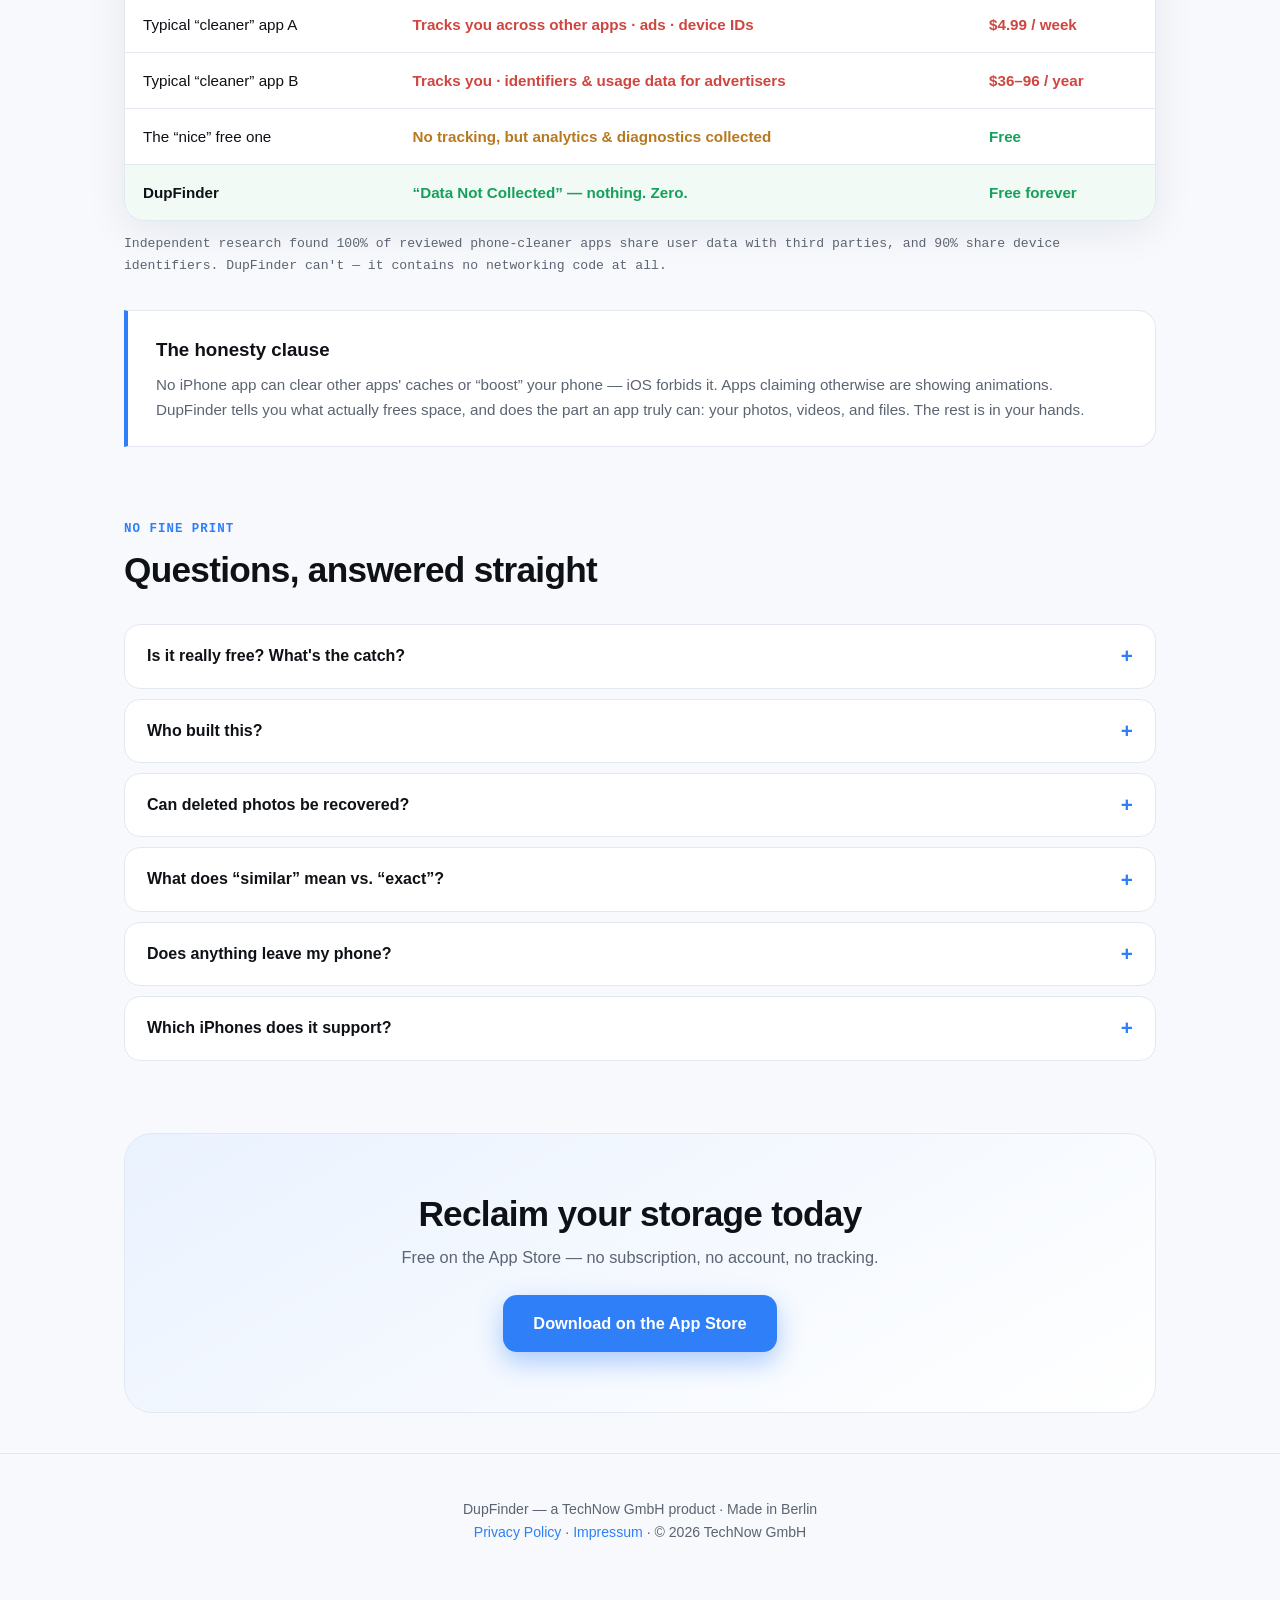
==== commit 0f0a8171: "Launch: DupFinder is live on the App Store — swap TestFlight CTAs for App Store links, add iOS smart" ====
--- a/index.html
+++ b/index.html
@@ -7,6 +7,7 @@
 <meta name="description" content="DupFinder finds duplicate, similar, blurry, and oversized photos, videos, and files on your iPhone — entirely on-device. Free forever. No subscription. No tracking. No uploads. Ever.">
 <link rel="alternate" hreflang="de" href="https://getdupfinder.com/de/">
 <link rel="alternate" hreflang="en" href="https://getdupfinder.com/">
+<meta name="apple-itunes-app" content="app-id=6796116419">
 <link rel="canonical" href="https://getdupfinder.com/">
 <meta property="og:type" content="website">
 <meta property="og:site_name" content="DupFinder">
@@ -51,7 +52,7 @@
       <a href="#features">Features</a>
       <a href="#privacy">Privacy</a>
       <a href="#faq">FAQ</a>
-      <a class="nav-cta" href="https://testflight.apple.com/join/9675T9D4">Get the beta</a>
+      <a class="nav-cta" href="https://apps.apple.com/app/id6796116419">Get the app</a>
     </div>
     <div class="nav-lang">
       <span>EN</span>
@@ -65,14 +66,14 @@
   <canvas id="hexfield" aria-hidden="true"></canvas>
   <div class="wrap hero-grid">
     <div>
-      <span class="eyebrow"><span class="dot"></span>Free beta open · App Store release soon</span>
+      <span class="eyebrow"><span class="dot"></span>Now on the App Store · Free forever</span>
       <h1>Find every duplicate.<br><span class="grad">Trust every delete.</span></h1>
       <p class="tagline">DupFinder clears duplicate, similar, blurry, and oversized photos, videos, and files from your iPhone — entirely on your device. Free forever. No subscription. No tracking.</p>
       <div class="cta-row">
-        <a class="cta glow" href="https://testflight.apple.com/join/9675T9D4">Join the free beta</a>
+        <a class="cta glow" href="https://apps.apple.com/app/id6796116419">Download on the App Store</a>
         <a class="cta ghost" href="#story">Why it's free →</a>
       </div>
-      <p class="cta-note">iOS 17+ · installs in two taps via TestFlight</p>
+      <p class="cta-note">iOS 17+ · free, no subscription, no account</p>
     </div>
 
     <div class="phone-stage reveal">
@@ -286,8 +287,8 @@
 
     <div class="final reveal">
       <h2>Reclaim your storage today</h2>
-      <p class="lead" style="margin:8px auto 24px; max-width:none">Free beta, open now — install in two taps.</p>
-      <a class="cta" href="https://testflight.apple.com/join/9675T9D4">Join the free beta</a>
+      <p class="lead" style="margin:8px auto 24px; max-width:none">Free on the App Store — no subscription, no account, no tracking.</p>
+      <a class="cta" href="https://apps.apple.com/app/id6796116419">Download on the App Store</a>
     </div>
   </div>
 </section>
